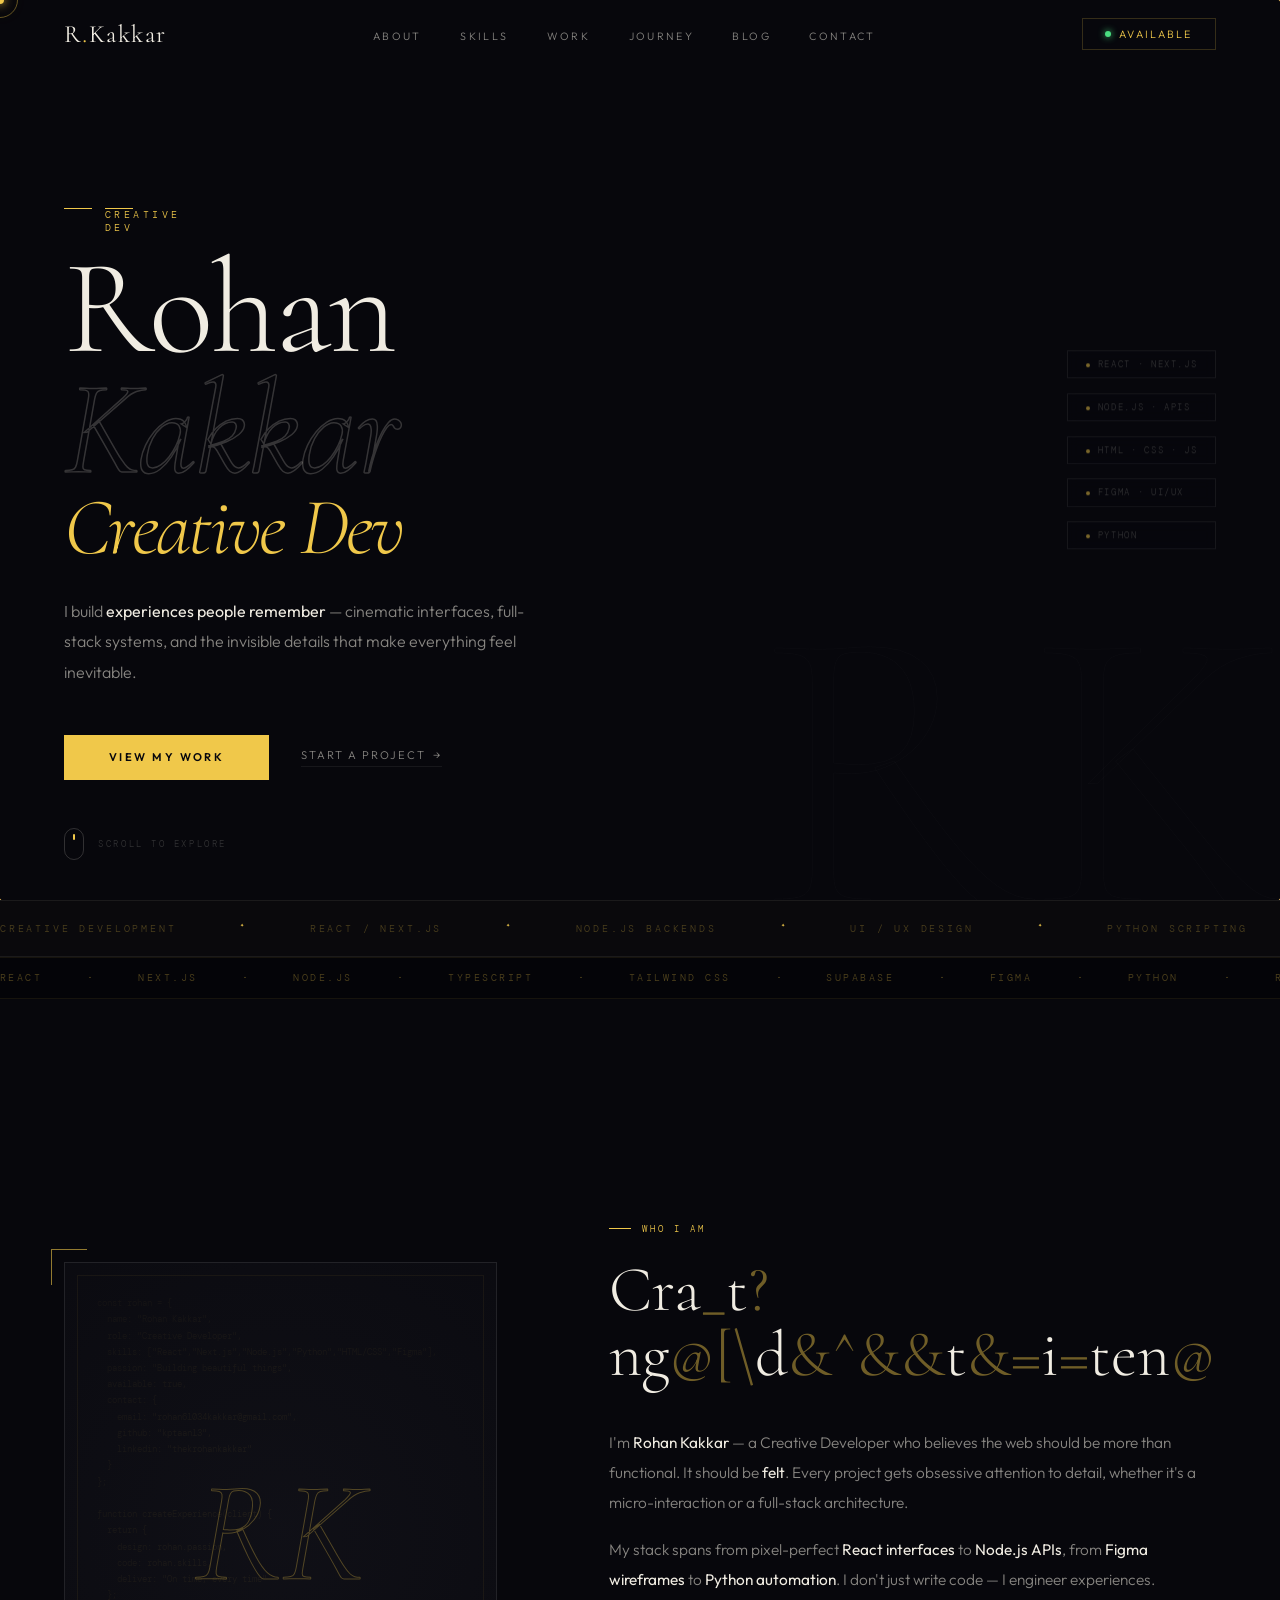
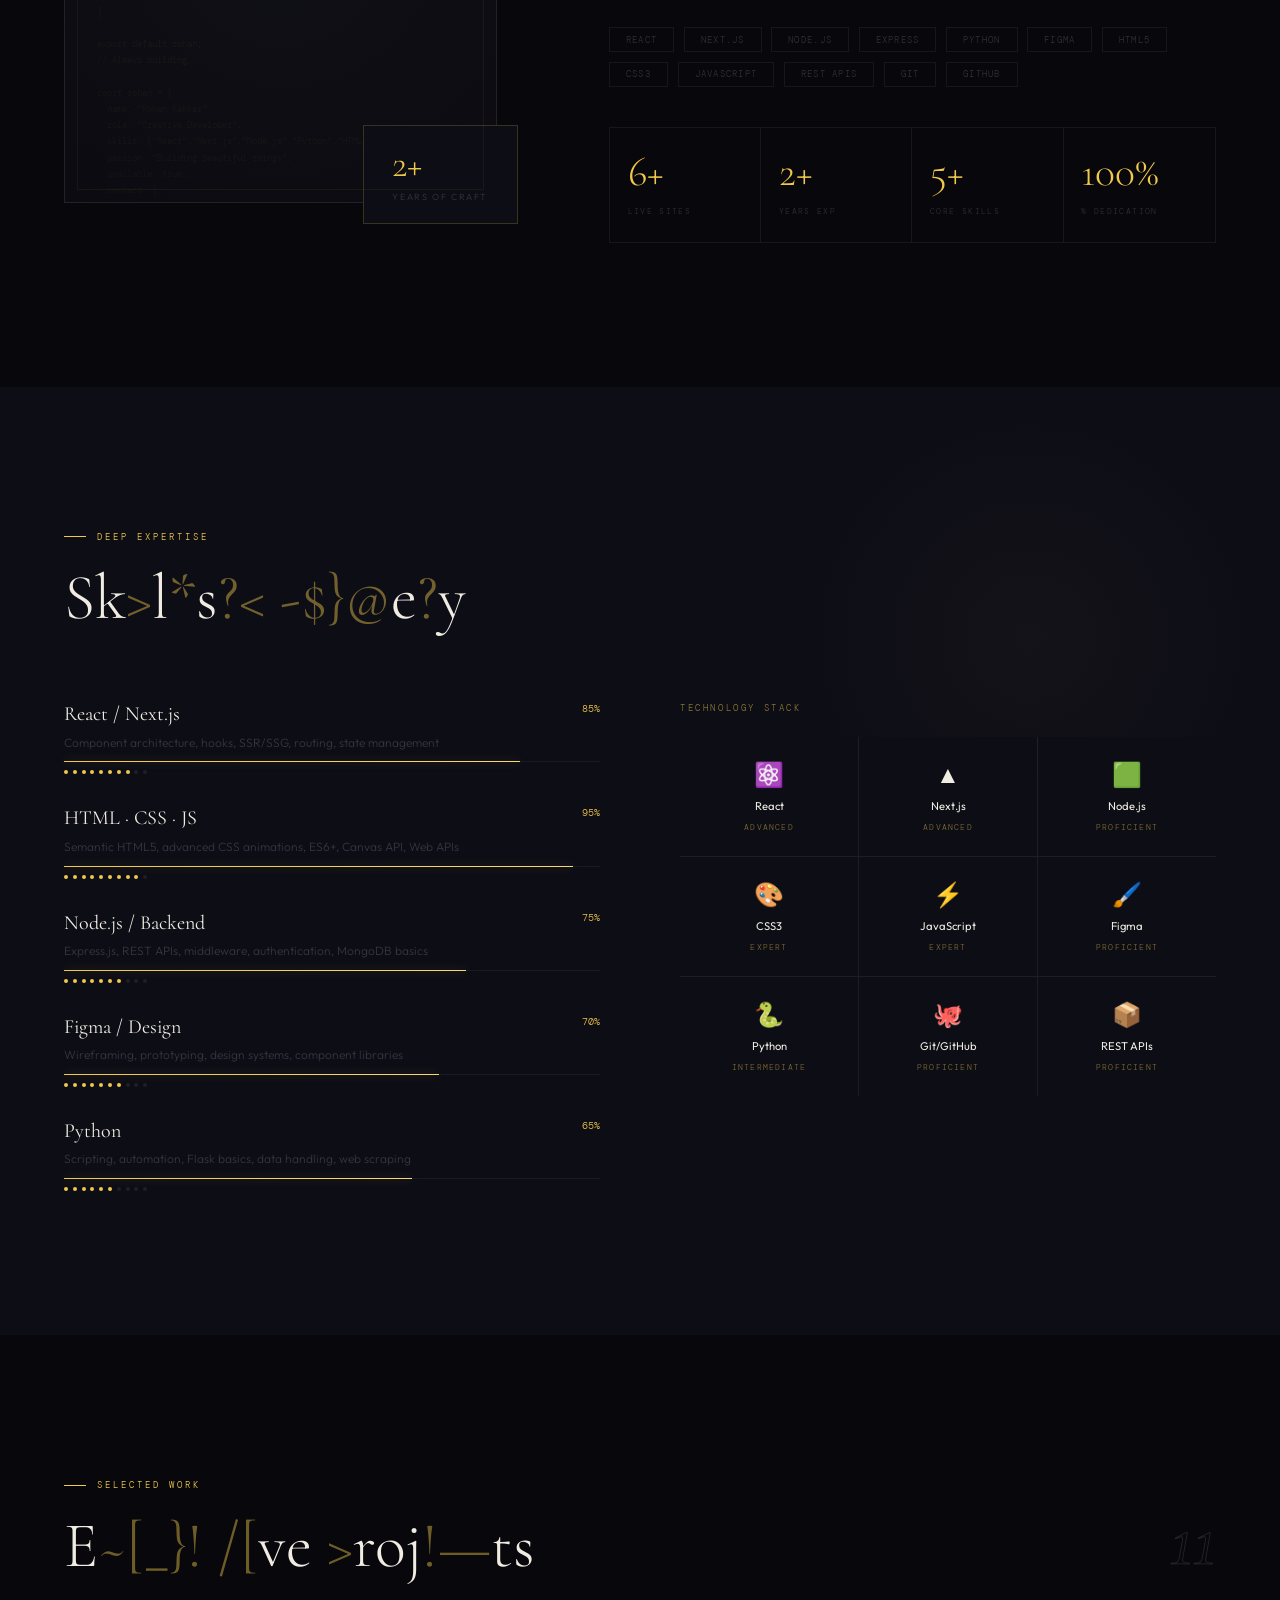
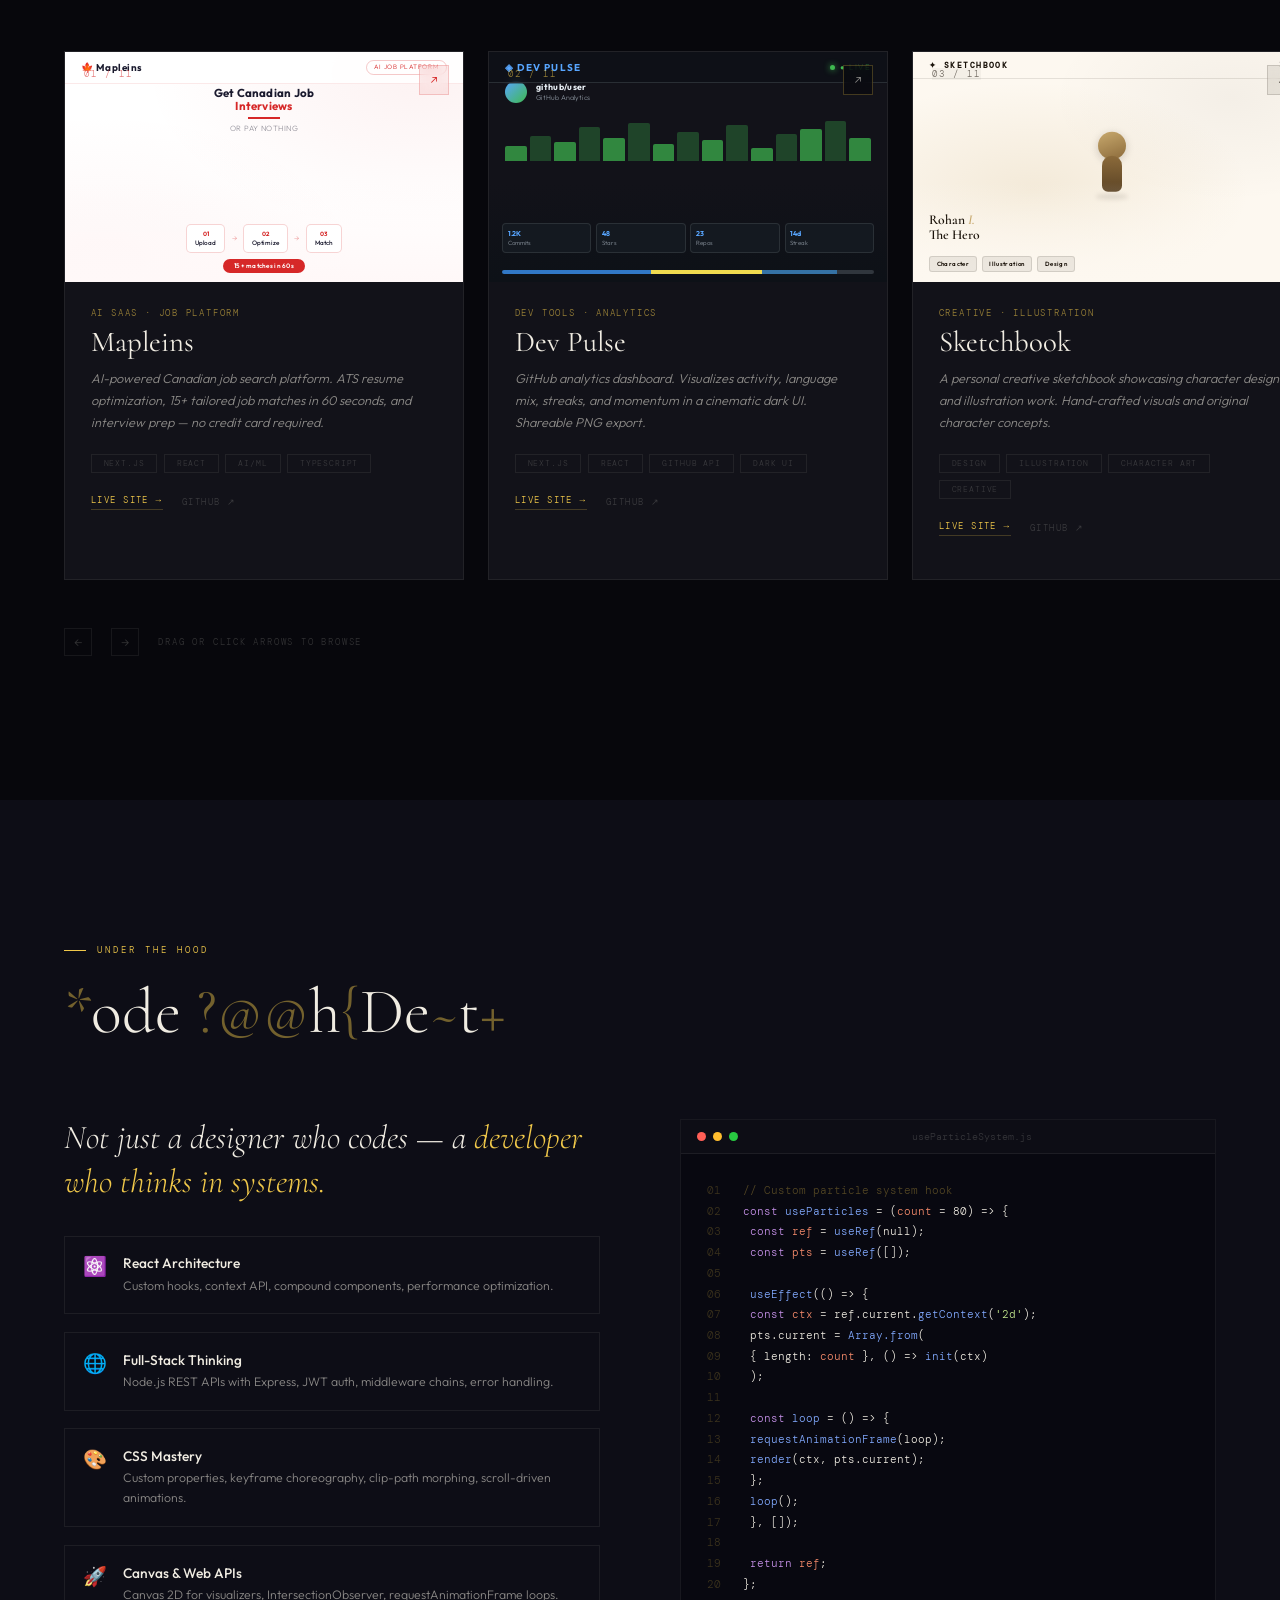
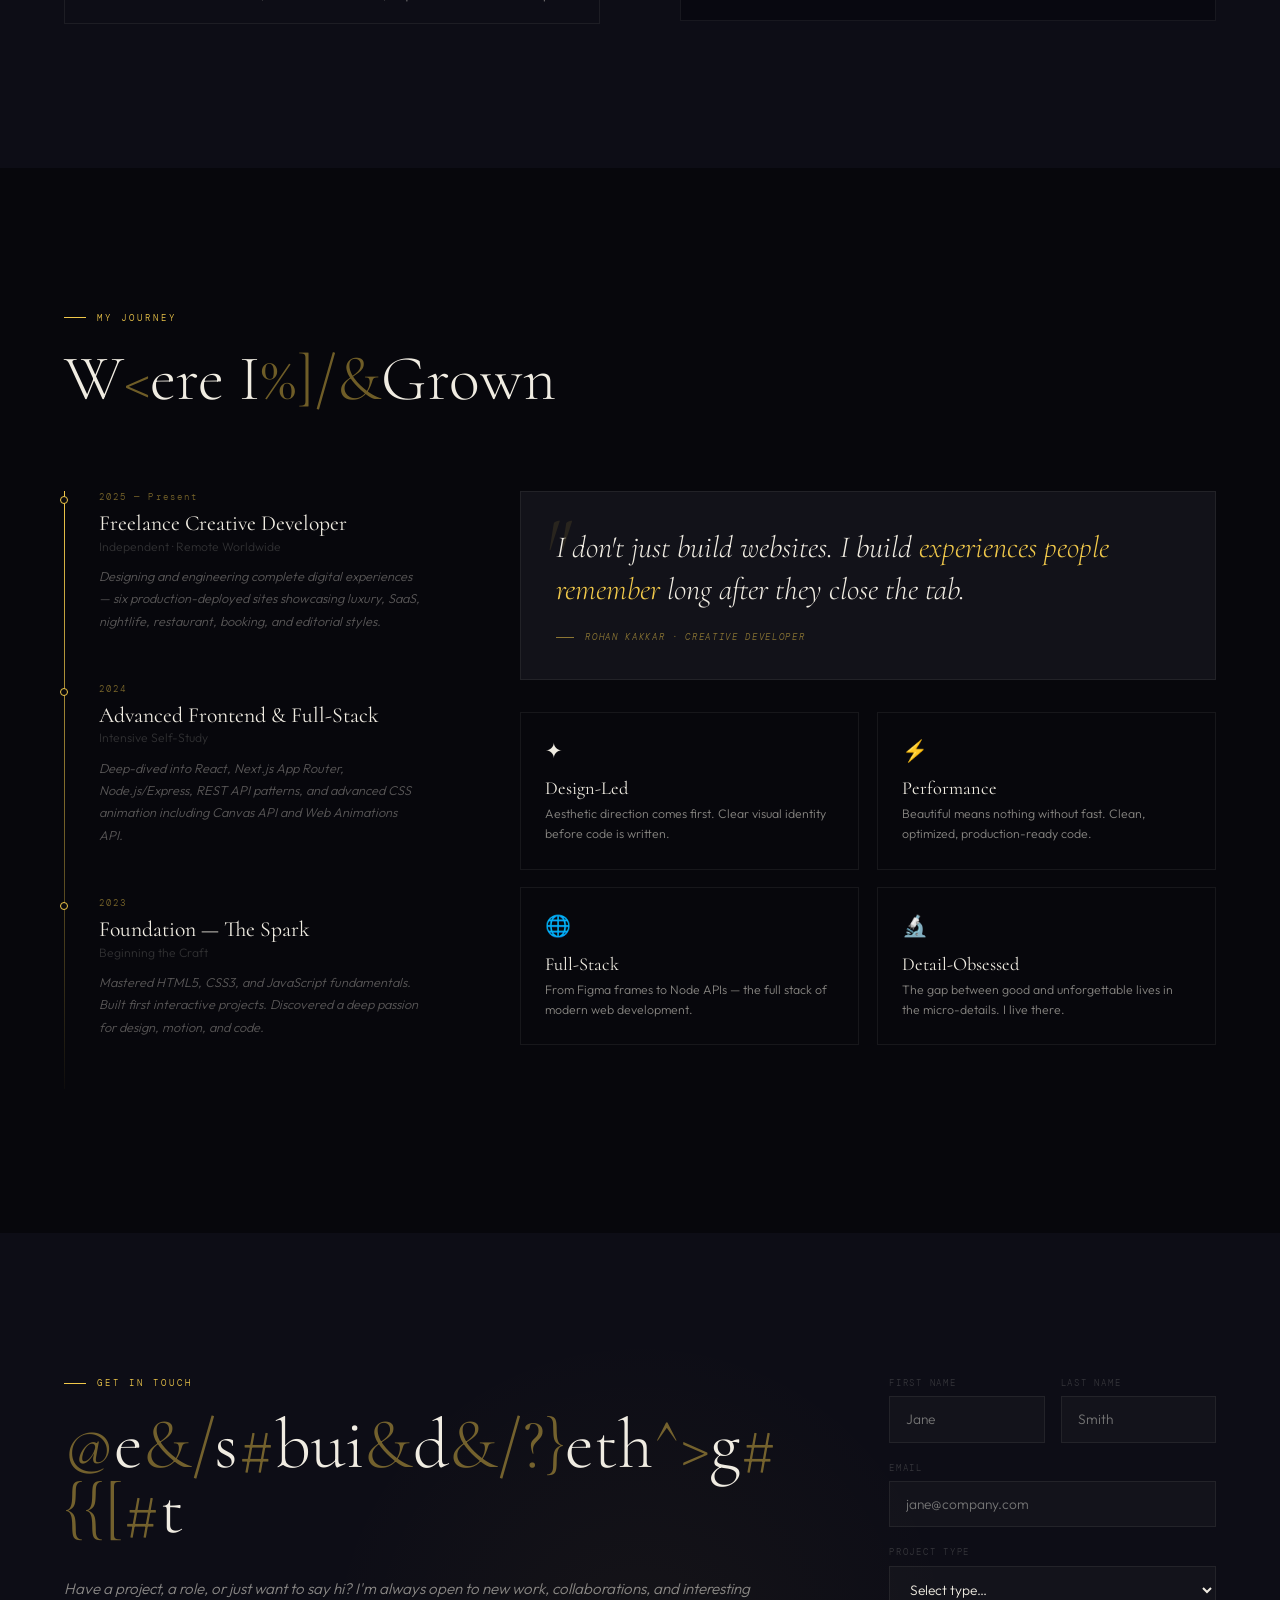
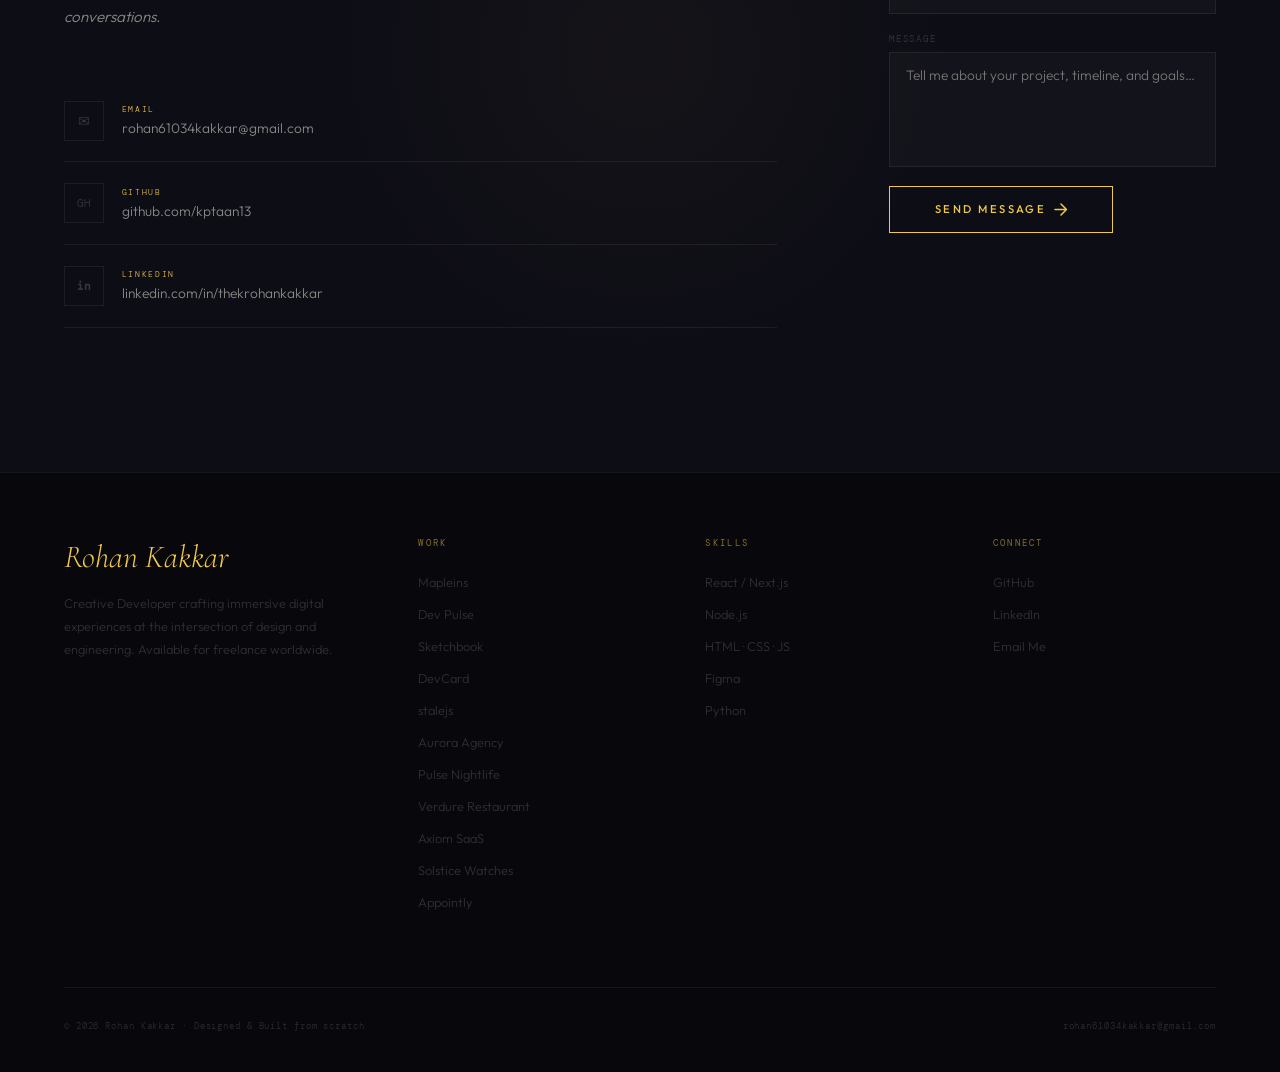
==== index.html @ d307a523 "Add blog page, post template, and Blog nav link - blog.html: full blog index with hero, filters, fea" ====
<!DOCTYPE html>
<html lang="en">
<head>
<meta charset="UTF-8">
<meta name="viewport" content="width=device-width, initial-scale=1.0">
<title>Rohan Kakkar — Creative Developer</title>
<meta name="description" content="Rohan Kakkar — Creative Developer crafting immersive digital experiences at the intersection of design and engineering. Portfolio of live projects built with React, Next.js, Supabase, and more.">
<meta name="keywords" content="Rohan Kakkar, Creative Developer, Frontend Developer, Portfolio, React, Next.js, Web Design, UI Developer">
<meta name="author" content="Rohan Kakkar">
<meta name="robots" content="index, follow">
<link rel="canonical" href="https://rohankakkar.com/">
<!-- Open Graph -->
<meta property="og:type" content="website">
<meta property="og:url" content="https://rohankakkar.com/">
<meta property="og:title" content="Rohan Kakkar — Creative Developer">
<meta property="og:description" content="Creative Developer crafting immersive digital experiences at the intersection of design and engineering.">
<meta property="og:site_name" content="Rohan Kakkar">
<!-- Twitter Card -->
<meta name="twitter:card" content="summary_large_image">
<meta name="twitter:url" content="https://rohankakkar.com/">
<meta name="twitter:title" content="Rohan Kakkar — Creative Developer">
<meta name="twitter:description" content="Creative Developer crafting immersive digital experiences at the intersection of design and engineering.">
<meta name="twitter:creator" content="@rohankakkar">
<link href="https://fonts.googleapis.com/css2?family=Cormorant:ital,wght@0,300;0,400;0,600;1,300;1,400&family=Outfit:wght@300;400;500;600&family=DM+Mono:wght@300;400&display=swap" rel="stylesheet">
<link rel="stylesheet" href="styles.css">
</head>
<body>
<div id="cur"></div>
<div id="curtain"><div id="curtain-rk">RK</div></div>
<div id="prog"></div>
<div id="cur2"></div>
<canvas id="trail-canvas"></canvas>
<canvas id="stars"></canvas>
<nav id="nav">
  <a href="#home" class="nav-logo">R<em>.</em>Kakkar</a>
  <ul class="nav-links">
    <li><a href="#about">About</a></li>
    <li><a href="#skills">Skills</a></li>
    <li><a href="#projects">Work</a></li>
    <li><a href="#experience">Journey</a></li>
    <li><a href="blog.html">Blog</a></li>
    <li><a href="#contact">Contact</a></li>
  </ul>
  <a href="mailto:rohan61034kakkar@gmail.com" class="nav-btn">
    <div class="nav-dot"></div>Available
  </a>
</nav>
<div class="ham" id="ham" onclick="toggleMenu()"><span></span><span></span><span></span></div>
<div class="mob-menu" id="mobMenu">
  <a href="#about" onclick="toggleMenu()">About</a>
  <a href="#skills" onclick="toggleMenu()">Skills</a>
  <a href="#projects" onclick="toggleMenu()">Work</a>
  <a href="#experience" onclick="toggleMenu()">Journey</a>
  <a href="blog.html" onclick="toggleMenu()">Blog</a>
  <a href="#contact" onclick="toggleMenu()">Contact</a>
</div>
<section class="hero" id="home">
  <div class="hero-tag"><span></span><span id="tw"></span></div>
  <h1 class="hero-h">
    <span class="hr1"><span>Rohan</span></span>
    <span class="hr2"><span>Kakkar</span></span>
    <span class="hr3"><span>Creative Dev</span></span>
  </h1>
  <p class="hero-p">I build <strong>experiences people remember</strong> — cinematic interfaces, full-stack systems, and the invisible details that make everything feel inevitable.</p>
  <div class="hero-ctas">
    <a href="#projects" class="btn-g"><span>View My Work</span></a>
    <a href="#contact" class="btn-t">Start a project <span>→</span></a>
  </div>
  <div class="hero-float">
    <div class="hf-tag">React · Next.js</div>
    <div class="hf-tag">Node.js · APIs</div>
    <div class="hf-tag">HTML · CSS · JS</div>
    <div class="hf-tag">Figma · UI/UX</div>
    <div class="hf-tag">Python</div>
  </div>
  <div class="hero-scroll"><div class="sw"></div>Scroll to explore</div>
  <div class="hero-bg-num">RK</div>
</section>
<div class="ticker">
  <div class="ticker-track">
    <span>Creative Development</span><span class="d">✦</span>
    <span>React / Next.js</span><span class="d">✦</span>
    <span>Node.js Backends</span><span class="d">✦</span>
    <span>UI / UX Design</span><span class="d">✦</span>
    <span>Python Scripting</span><span class="d">✦</span>
    <span>Figma Prototyping</span><span class="d">✦</span>
    <span>CSS Animation</span><span class="d">✦</span>
    <span>REST APIs</span><span class="d">✦</span>
    <span>Creative Development</span><span class="d">✦</span>
    <span>React / Next.js</span><span class="d">✦</span>
    <span>Node.js Backends</span><span class="d">✦</span>
    <span>UI / UX Design</span><span class="d">✦</span>
    <span>Python Scripting</span><span class="d">✦</span>
    <span>Figma Prototyping</span><span class="d">✦</span>
    <span>CSS Animation</span><span class="d">✦</span>
    <span>REST APIs</span><span class="d">✦</span>
  </div>
</div>
<!-- TECH STACK MARQUEE -->
<div class="ts-strip">
  <div class="ts-track">
    <span>React</span><span class="ts-dot">·</span><span>Next.js</span><span class="ts-dot">·</span><span>Node.js</span><span class="ts-dot">·</span><span>TypeScript</span><span class="ts-dot">·</span><span>Tailwind CSS</span><span class="ts-dot">·</span><span>Supabase</span><span class="ts-dot">·</span><span>Figma</span><span class="ts-dot">·</span><span>Python</span><span class="ts-dot">·</span><span>REST APIs</span><span class="ts-dot">·</span><span>Git</span><span class="ts-dot">·</span><span>MongoDB</span><span class="ts-dot">·</span><span>Express</span><span class="ts-dot">·</span><span>React</span><span class="ts-dot">·</span><span>Next.js</span><span class="ts-dot">·</span><span>Node.js</span><span class="ts-dot">·</span><span>TypeScript</span><span class="ts-dot">·</span><span>Tailwind CSS</span><span class="ts-dot">·</span><span>Supabase</span><span class="ts-dot">·</span><span>Figma</span><span class="ts-dot">·</span><span>Python</span><span class="ts-dot">·</span><span>REST APIs</span><span class="ts-dot">·</span><span>Git</span><span class="ts-dot">·</span><span>MongoDB</span><span class="ts-dot">·</span><span>Express</span><span class="ts-dot">·</span>
  </div>
</div>

<section class="sec" id="about">
  <div class="about-grid">
    <div class="about-frame rv-l">
      <div class="af-corner"></div>
      <div class="af-box">
        <div class="af-code" id="afCode"></div>
        <div class="af-overlay"></div>
        <div class="af-init">RK</div>
      </div>
      <div class="af-badge">
        <span class="af-n">2+</span>
        <span class="af-l">Years of craft</span>
      </div>
    </div>
    <div class="about-text">
      <div class="rv">
        <p class="sec-tag">Who I Am</p>
        <h2 class="sec-h">Crafting code<br>with <em>intent</em></h2>
      </div>
      <div class="rv" style="transition-delay:.1s">
        <p class="about-p" style="margin-top:2.2rem">I'm <strong>Rohan Kakkar</strong> — a Creative Developer who believes the web should be more than functional. It should be <strong>felt</strong>. Every project gets obsessive attention to detail, whether it's a micro-interaction or a full-stack architecture.</p>
        <p class="about-p">My stack spans from pixel-perfect <strong>React interfaces</strong> to <strong>Node.js APIs</strong>, from <strong>Figma wireframes</strong> to <strong>Python automation</strong>. I don't just write code — I engineer experiences.</p>
      </div>
      <div class="rv" style="transition-delay:.2s">
        <div class="pills">
          <div class="pill">React</div><div class="pill">Next.js</div><div class="pill">Node.js</div>
          <div class="pill">Express</div><div class="pill">Python</div><div class="pill">Figma</div>
          <div class="pill">HTML5</div><div class="pill">CSS3</div><div class="pill">JavaScript</div>
          <div class="pill">REST APIs</div><div class="pill">Git</div><div class="pill">GitHub</div>
        </div>
        <div class="stats">
          <div class="stat"><span class="stat-n" data-c="6">0</span><span class="stat-l">Live Sites</span></div>
          <div class="stat"><span class="stat-n" data-c="2">0</span><span class="stat-l">Years Exp</span></div>
          <div class="stat"><span class="stat-n" data-c="5">0</span><span class="stat-l">Core Skills</span></div>
          <div class="stat"><span class="stat-n" data-c="100">0</span><span class="stat-l">% Dedication</span></div>
        </div>
      </div>
    </div>
  </div>
</section>
<section class="sec alt" id="skills">
  <div class="skillsec-bg" style="position:absolute;top:0;right:0;width:500px;height:500px;background:radial-gradient(circle,rgba(201,165,90,.04),transparent 65%);pointer-events:none;"></div>
  <div class="rv">
    <p class="sec-tag">Deep Expertise</p>
    <h2 class="sec-h"><em>Skills</em> &amp; Mastery</h2>
  </div>
  <div class="skills-grid">
    <div class="sk-list">
      <div class="sk-item">
        <div class="sk-head"><span class="sk-name">React / Next.js</span><span class="sk-val">85%</span></div>
        <p class="sk-desc">Component architecture, hooks, SSR/SSG, routing, state management</p>
        <div class="sk-bar"><div class="sk-bar-fill" style="width:85%"></div></div>
        <div class="sk-dots"><div class="dot on"></div><div class="dot on"></div><div class="dot on"></div><div class="dot on"></div><div class="dot on"></div><div class="dot on"></div><div class="dot on"></div><div class="dot on"></div><div class="dot"></div><div class="dot"></div></div>
      </div>
      <div class="sk-item" style="transition-delay:.1s">
        <div class="sk-head"><span class="sk-name">HTML · CSS · JS</span><span class="sk-val">95%</span></div>
        <p class="sk-desc">Semantic HTML5, advanced CSS animations, ES6+, Canvas API, Web APIs</p>
        <div class="sk-bar"><div class="sk-bar-fill" style="width:95%"></div></div>
        <div class="sk-dots"><div class="dot on"></div><div class="dot on"></div><div class="dot on"></div><div class="dot on"></div><div class="dot on"></div><div class="dot on"></div><div class="dot on"></div><div class="dot on"></div><div class="dot on"></div><div class="dot"></div></div>
      </div>
      <div class="sk-item" style="transition-delay:.2s">
        <div class="sk-head"><span class="sk-name">Node.js / Backend</span><span class="sk-val">75%</span></div>
        <p class="sk-desc">Express.js, REST APIs, middleware, authentication, MongoDB basics</p>
        <div class="sk-bar"><div class="sk-bar-fill" style="width:75%"></div></div>
        <div class="sk-dots"><div class="dot on"></div><div class="dot on"></div><div class="dot on"></div><div class="dot on"></div><div class="dot on"></div><div class="dot on"></div><div class="dot on"></div><div class="dot"></div><div class="dot"></div><div class="dot"></div></div>
      </div>
      <div class="sk-item" style="transition-delay:.3s">
        <div class="sk-head"><span class="sk-name">Figma / Design</span><span class="sk-val">70%</span></div>
        <p class="sk-desc">Wireframing, prototyping, design systems, component libraries</p>
        <div class="sk-bar"><div class="sk-bar-fill" style="width:70%"></div></div>
        <div class="sk-dots"><div class="dot on"></div><div class="dot on"></div><div class="dot on"></div><div class="dot on"></div><div class="dot on"></div><div class="dot on"></div><div class="dot on"></div><div class="dot"></div><div class="dot"></div><div class="dot"></div></div>
      </div>
      <div class="sk-item" style="transition-delay:.4s">
        <div class="sk-head"><span class="sk-name">Python</span><span class="sk-val">65%</span></div>
        <p class="sk-desc">Scripting, automation, Flask basics, data handling, web scraping</p>
        <div class="sk-bar"><div class="sk-bar-fill" style="width:65%"></div></div>
        <div class="sk-dots"><div class="dot on"></div><div class="dot on"></div><div class="dot on"></div><div class="dot on"></div><div class="dot on"></div><div class="dot on"></div><div class="dot"></div><div class="dot"></div><div class="dot"></div><div class="dot"></div></div>
      </div>
    </div>
    <div class="rv" style="transition-delay:.15s">
      <p style="font-family:'DM Mono',monospace;font-size:.58rem;letter-spacing:.28em;text-transform:uppercase;color:var(--gold);opacity:.55;margin-bottom:1.4rem;">Technology Stack</p>
      <div class="tech-grid">
        <div class="ti"><div class="ti-ico">⚛️</div><div class="ti-n">React</div><div class="ti-lv">Advanced</div></div>
        <div class="ti"><div class="ti-ico">▲</div><div class="ti-n">Next.js</div><div class="ti-lv">Advanced</div></div>
        <div class="ti"><div class="ti-ico">🟩</div><div class="ti-n">Node.js</div><div class="ti-lv">Proficient</div></div>
        <div class="ti"><div class="ti-ico">🎨</div><div class="ti-n">CSS3</div><div class="ti-lv">Expert</div></div>
        <div class="ti"><div class="ti-ico">⚡</div><div class="ti-n">JavaScript</div><div class="ti-lv">Expert</div></div>
        <div class="ti"><div class="ti-ico">🖌️</div><div class="ti-n">Figma</div><div class="ti-lv">Proficient</div></div>
        <div class="ti"><div class="ti-ico">🐍</div><div class="ti-n">Python</div><div class="ti-lv">Intermediate</div></div>
        <div class="ti"><div class="ti-ico">🐙</div><div class="ti-n">Git/GitHub</div><div class="ti-lv">Proficient</div></div>
        <div class="ti"><div class="ti-ico">📦</div><div class="ti-n">REST APIs</div><div class="ti-lv">Proficient</div></div>
      </div>
    </div>
  </div>
</section>
<section class="proj-sec" id="projects">
  <div class="proj-head">
    <div class="rv">
      <p class="sec-tag">Selected Work</p>
      <h2 class="sec-h">Eleven <em>Live</em><br><span class="ghost">Projects</span></h2>
    </div>
    <div class="proj-bignum rv-r">11</div>
  </div>
  <div class="proj-scroll" id="ps">
    <!-- Mapleins -->
    <a class="pcard" href="https://www.mapleins.com" target="_blank">
      <div class="cv">
        <div class="cv-mapleins">
          <div class="ml-bg"></div>
          <div class="ml-nav">
            <span class="ml-logo">🍁 Mapleins</span>
            <span class="ml-tag">AI Job Platform</span>
          </div>
          <div class="ml-hero">
            <div class="ml-h1">Get Canadian Job</div>
            <div class="ml-h2">Interviews</div>
            <div class="ml-underline"></div>
            <div class="ml-sub">or Pay Nothing</div>
          </div>
          <div class="ml-steps">
            <div class="ml-step"><span class="ml-sn">01</span><span class="ml-sl">Upload</span></div>
            <div class="ml-arr">→</div>
            <div class="ml-step"><span class="ml-sn">02</span><span class="ml-sl">Optimize</span></div>
            <div class="ml-arr">→</div>
            <div class="ml-step"><span class="ml-sn">03</span><span class="ml-sl">Match</span></div>
          </div>
          <div class="ml-badge">15+ matches in 60s</div>
        </div>
        <div class="cv-fade" style="background:linear-gradient(to top,#fff8f8,transparent)"></div>
        <div class="cv-num" style="color:#d62828;border-color:rgba(214,40,40,.2)">01 / 11</div>
        <span class="cv-ext" style="background:rgba(214,40,40,.08);color:#d62828;border-color:rgba(214,40,40,.2)" onclick="event.stopPropagation();event.preventDefault();window.open('https://www.mapleins.com','_blank')">↗</span>
      </div>
      <div class="cb">
        <div class="cb-cat">AI SaaS · Job Platform</div>
        <h3 class="cb-name">Mapleins</h3>
        <p class="cb-desc">AI-powered Canadian job search platform. ATS resume optimization, 15+ tailored job matches in 60 seconds, and interview prep — no credit card required.</p>
        <div class="cb-tags"><span class="ctag">Next.js</span><span class="ctag">React</span><span class="ctag">AI/ML</span><span class="ctag">TypeScript</span></div>
        <div class="cb-links"><span class="clink-a">Live Site →</span><span class="clink-b">GitHub ↗</span></div>
      </div>
    </a>
    <!-- Dev Pulse -->
    <a class="pcard" href="https://dev-pulse-rose.vercel.app/" target="_blank">
      <div class="cv">
        <div class="cv-devpulse">
          <div class="dp-nav">
            <span class="dp-logo">◈ DEV PULSE</span>
            <div class="dp-status">● LIVE</div>
          </div>
          <div class="dp-profile">
            <div class="dp-avatar"></div>
            <div class="dp-info">
              <div class="dp-username">github/user</div>
              <div class="dp-sub">GitHub Analytics</div>
            </div>
          </div>
          <div class="dp-graph">
            <span></span><span></span><span></span><span></span><span></span>
            <span></span><span></span><span></span><span></span><span></span>
            <span></span><span></span><span></span><span></span><span></span>
          </div>
          <div class="dp-stats">
            <div class="dp-stat"><div class="dp-sn">1.2K</div><div class="dp-sl">Commits</div></div>
            <div class="dp-stat"><div class="dp-sn">48</div><div class="dp-sl">Stars</div></div>
            <div class="dp-stat"><div class="dp-sn">23</div><div class="dp-sl">Repos</div></div>
            <div class="dp-stat"><div class="dp-sn">14d</div><div class="dp-sl">Streak</div></div>
          </div>
          <div class="dp-lang">
            <span class="dl-ts"></span><span class="dl-js"></span><span class="dl-py"></span><span class="dl-other"></span>
          </div>
        </div>
        <div class="cv-fade" style="background:linear-gradient(to top,#0d1117,transparent)"></div>
        <div class="cv-num">02 / 11</div>
        <span class="cv-ext" onclick="event.stopPropagation();event.preventDefault();window.open('https://dev-pulse-rose.vercel.app/','_blank')">↗</span>
      </div>
      <div class="cb">
        <div class="cb-cat">Dev Tools · Analytics</div>
        <h3 class="cb-name">Dev Pulse</h3>
        <p class="cb-desc">GitHub analytics dashboard. Visualizes activity, language mix, streaks, and momentum in a cinematic dark UI. Shareable PNG export.</p>
        <div class="cb-tags"><span class="ctag">Next.js</span><span class="ctag">React</span><span class="ctag">GitHub API</span><span class="ctag">Dark UI</span></div>
        <div class="cb-links"><span class="clink-a">Live Site →</span><span class="clink-b">GitHub ↗</span></div>
      </div>
    </a>
    <!-- Sketchbook -->
    <a class="pcard" href="https://rohan-portfolio-peach.vercel.app/" target="_blank">
      <div class="cv">
        <div class="cv-sketchbook">
          <div class="skb-bg"></div>
          <div class="skb-header">
            <span class="skb-label">✦ SKETCHBOOK</span>
            <span class="skb-yr">2025</span>
          </div>
          <div class="skb-char">
            <div class="skb-head"></div>
            <div class="skb-body"></div>
            <div class="skb-shadow"></div>
          </div>
          <div class="skb-title">Rohan <em>I.</em><br>The Hero</div>
          <div class="skb-chips">
            <span class="skb-c">Character</span>
            <span class="skb-c">Illustration</span>
            <span class="skb-c">Design</span>
          </div>
        </div>
        <div class="cv-fade" style="background:linear-gradient(to top,#fdf8f0,transparent)"></div>
        <div class="cv-num" style="color:#1a1209;border-color:rgba(26,18,9,.15);background:rgba(26,18,9,.06)">03 / 11</div>
        <span class="cv-ext" style="background:rgba(26,18,9,.08);color:#1a1209;border-color:rgba(26,18,9,.15)" onclick="event.stopPropagation();event.preventDefault();window.open('https://rohan-portfolio-peach.vercel.app/','_blank')">↗</span>
      </div>
      <div class="cb">
        <div class="cb-cat">Creative · Illustration</div>
        <h3 class="cb-name">Sketchbook</h3>
        <p class="cb-desc">A personal creative sketchbook showcasing character design and illustration work. Hand-crafted visuals and original character concepts.</p>
        <div class="cb-tags"><span class="ctag">Design</span><span class="ctag">Illustration</span><span class="ctag">Character Art</span><span class="ctag">Creative</span></div>
        <div class="cb-links"><span class="clink-a">Live Site →</span><span class="clink-b">GitHub ↗</span></div>
      </div>
    </a>
    <!-- Appointly -->
    <a class="pcard" href="https://appointly-mu.vercel.app/" target="_blank">
      <div class="cv">
        <div class="cv-appointly">
          <div class="ap-grad"></div>
          <div class="ap-nav">
            <span class="ap-logo">📅 Appointly</span>
            <div class="ap-dot">Booking open</div>
          </div>
          <div class="ap-hero">
            <div class="ap-badge">✦ Premium Salon &amp; Spa</div>
            <div class="ap-h1">Book your perfect<br><span>appointment</span></div>
            <div class="ap-sub">New York · Real-time availability</div>
            <div class="ap-btns"><div class="ap-b1"></div><div class="ap-b2"></div></div>
          </div>
          <div class="ap-cards">
            <div class="ap-card"><div class="ap-cn">3.3K+</div><div class="ap-cl">Time Slots</div></div>
            <div class="ap-card"><div class="ap-cn">22</div><div class="ap-cl">Bookings</div></div>
            <div class="ap-card"><div class="ap-cn">5</div><div class="ap-cl">Services</div></div>
            <div class="ap-card"><div class="ap-cn">4.9★</div><div class="ap-cl">Rating</div></div>
          </div>
        </div>
        <div class="cv-fade" style="background:linear-gradient(to top,#040d1e,transparent)"></div>
        <div class="cv-num">04 / 11</div>
        <span class="cv-ext" onclick="event.stopPropagation();event.preventDefault();window.open('https://appointly-mu.vercel.app/','_blank')">↗</span>
      </div>
      <div class="cb">
        <div class="cb-cat">SaaS · Booking System</div>
        <h3 class="cb-name">Appointly</h3>
        <p class="cb-desc">Full-stack salon booking platform. Supabase Auth + RLS, 4-step booking flow, admin dashboard with live analytics and Chart.js charts.</p>
        <div class="cb-tags"><span class="ctag">React</span><span class="ctag">Supabase</span><span class="ctag">TypeScript</span><span class="ctag">Tailwind</span></div>
        <div class="cb-links"><span class="clink-a">Live Site →</span><span class="clink-b">GitHub ↗</span></div>
      </div>
    </a>
    <!-- DevCard -->
    <a class="pcard" href="https://getdevcard.com" target="_blank">
      <div class="cv">
        <div class="cv-devcard">
          <div class="dc-bg"></div>
          <div class="dc-nav">
            <span class="dc-logo">⌗ DevCard</span>
            <div class="dc-badge">link-in-bio</div>
          </div>
          <div class="dc-profile">
            <div class="dc-avatar"><div class="dc-av-inner">RK</div></div>
            <div class="dc-info">
              <div class="dc-name">@rohankakkar</div>
              <div class="dc-score">Score <span>847</span> / 1000</div>
            </div>
          </div>
          <div class="dc-tags">
            <span class="dc-t ts">TS</span>
            <span class="dc-t react">React</span>
            <span class="dc-t next">Next</span>
            <span class="dc-t supabase">SB</span>
            <span class="dc-t tail">TW</span>
          </div>
          <div class="dc-stats">
            <div class="dc-stat"><div class="dc-sn">1.2K</div><div class="dc-sl">Commits</div></div>
            <div class="dc-stat"><div class="dc-sn">48</div><div class="dc-sl">Stars</div></div>
            <div class="dc-stat"><div class="dc-sn">23</div><div class="dc-sl">Repos</div></div>
            <div class="dc-stat"><div class="dc-sn">6</div><div class="dc-sl">Projects</div></div>
          </div>
        </div>
        <div class="cv-fade" style="background:linear-gradient(to top,#08040f,transparent)"></div>
        <div class="cv-num">05 / 11</div>
        <span class="cv-ext" onclick="event.stopPropagation();event.preventDefault();window.open('https://getdevcard.com','_blank')">↗</span>
      </div>
      <div class="cb">
        <div class="cb-cat">Dev Tools · Link-in-Bio</div>
        <h3 class="cb-name">DevCard</h3>
        <p class="cb-desc">The link-in-bio built for developers. Live GitHub stats, 50+ tech stack badges, DevCard score, click analytics, and shareable profile cards.</p>
        <div class="cb-tags"><span class="ctag">Next.js</span><span class="ctag">Supabase</span><span class="ctag">GitHub API</span><span class="ctag">Tailwind</span></div>
        <div class="cb-links"><span class="clink-a">Live Site →</span><span class="clink-b">GitHub ↗</span></div>
      </div>
    </a>
    <!-- stalejs -->
    <a class="pcard" href="https://github.com/kptaan13/stalejs" target="_blank">
      <div class="cv">
        <div class="cv-stalejs">
          <div class="stale-bg"></div>
          <div class="stale-top">
            <span class="stale-logo">◆ stalejs</span>
            <span class="stale-size">1.3kb · zero deps</span>
          </div>
          <div class="stale-code">
            <span class="stc-fn">stale</span><span class="stc-p">(</span><span class="stc-s">'#price'</span><span class="stc-p">, {</span><br>
            &nbsp;&nbsp;<span class="stc-k">ttl</span><span class="stc-p">:</span> <span class="stc-s">'30s'</span><span class="stc-p">,</span><br>
            &nbsp;&nbsp;<span class="stc-k">refetch</span><span class="stc-p">:</span> <span class="stc-fn">() =&gt;</span> <span class="stc-fn">fetch</span><span class="stc-p">(</span><span class="stc-s">'/api/price'</span><span class="stc-p">),</span><br>
            &nbsp;&nbsp;<span class="stc-k">update</span><span class="stc-p">:</span> <span class="stc-fn">(el, data) =&gt;</span><br>
            &nbsp;&nbsp;&nbsp;&nbsp;<span class="stc-p">{</span> <span class="stc-k">el</span><span class="stc-p">.</span><span class="stc-fn">textContent</span> <span class="stc-p">=</span> <span class="stc-k">data</span><span class="stc-p">.</span><span class="stc-fn">price</span> <span class="stc-p">}</span><br>
            <span class="stc-p">})</span>
          </div>
          <div class="stale-pills">
            <span class="stale-pill">Tab aware</span>
            <span class="stale-pill">Viewport</span>
            <span class="stale-pill">Network</span>
            <span class="stale-pill">Auto cleanup</span>
          </div>
          <div class="stale-stack">Works with any stack — vanilla · React · Vue · Svelte · HTMX</div>
        </div>
        <div class="cv-fade" style="background:linear-gradient(to top,#0a0c0f,transparent)"></div>
        <div class="cv-num">06 / 11</div>
        <span class="cv-ext" onclick="event.stopPropagation();event.preventDefault();window.open('https://github.com/kptaan13/stalejs','_blank')">↗</span>
      </div>
      <div class="cb">
        <div class="cb-cat">Open Source · JS Library</div>
        <h3 class="cb-name">stalejs</h3>
        <p class="cb-desc">1.3kb zero-dependency library that keeps any DOM element automatically up to date. Handles polling, tab visibility, viewport detection, network reconnect and cleanup — all in one call.</p>
        <div class="cb-tags"><span class="ctag">JavaScript</span><span class="ctag">Vanilla JS</span><span class="ctag">Zero Deps</span><span class="ctag">Open Source</span></div>
        <div class="cb-links"><span class="clink-b">GitHub ↗</span></div>
      </div>
    </a>
    <!-- Aurora -->
    <a class="pcard" href="https://kptaan13-aurora-agency.netlify.app/" target="_blank">
      <div class="cv">
        <div class="cv-aurora">
          <div class="au-grd"></div>
          <div class="aurora-nav"><span class="au-logo">AURORA</span><div class="au-links"><span></span><span></span><span></span></div></div>
          <div class="aurora-hero">
            <div class="au-ey"></div>
            <div class="au-t">We</div><div class="au-t it">Make</div><div class="au-t gd">Magic.</div>
            <div class="au-sub"><span></span><span class="s"></span></div>
            <div class="au-btns"><div class="au-b1"></div><div class="au-b2"></div></div>
          </div>
          <div class="au-orb"></div>
          <div class="au-bignum">02</div>
        </div>
        <div class="cv-fade"></div>
        <div class="cv-num">07 / 11</div>
        <span class="cv-ext" onclick="event.stopPropagation();event.preventDefault();window.open('https://kptaan13-aurora-agency.netlify.app/','_blank')">↗</span>
      </div>
      <div class="cb">
        <div class="cb-cat">Creative Agency</div>
        <h3 class="cb-name">Aurora Agency</h3>
        <p class="cb-desc">Dark-gold luxury agency site. Magnetic cursor, animated hero, geometric SVG grid, and cinematic composition.</p>
        <div class="cb-tags"><span class="ctag">HTML/CSS</span><span class="ctag">Vanilla JS</span><span class="ctag">Animations</span><span class="ctag">Custom Cursor</span></div>
        <div class="cb-links"><span class="clink-a">Live Site →</span><span class="clink-b">GitHub ↗</span></div>
      </div>
    </a>
    <!-- Pulse -->
    <a class="pcard" href="https://kptaan13-pulse-nightlife.netlify.app/" target="_blank">
      <div class="cv">
        <div class="cv-pulse">
          <div class="pu-grid"></div><div class="pu-scan"></div>
          <div class="pu-nav"><span class="pu-logo">PULSE</span><div class="pu-live">● LIVE</div></div>
          <div class="pu-center"><div class="pu-t1">FEEL</div><div class="pu-t2">THE</div><div class="pu-t3">PULSE</div></div>
          <div class="pu-bars"><span></span><span></span><span></span><span></span><span></span><span></span><span></span><span></span><span></span><span></span><span></span><span></span></div>
        </div>
        <div class="cv-fade" style="background:linear-gradient(to top,#020308,transparent)"></div>
        <div class="cv-num">08 / 11</div>
        <span class="cv-ext" onclick="event.stopPropagation();event.preventDefault();window.open('https://kptaan13-pulse-nightlife.netlify.app/','_blank')">↗</span>
      </div>
      <div class="cb">
        <div class="cb-cat">Nightlife · Music</div>
        <h3 class="cb-name">Pulse Nightlife</h3>
        <p class="cb-desc">Cyberpunk neon club site. 80-bar audio visualizer on Canvas, real-time countdown, glitch text.</p>
        <div class="cb-tags"><span class="ctag">Canvas API</span><span class="ctag">Glitch FX</span><span class="ctag">Countdown</span><span class="ctag">Neon CSS</span></div>
        <div class="cb-links"><span class="clink-a">Live Site →</span><span class="clink-b">GitHub ↗</span></div>
      </div>
    </a>
    <!-- Verdure -->
    <a class="pcard" href="https://kptaan13-verdure-restaurant.netlify.app/" target="_blank">
      <div class="cv">
        <div class="cv-verdure">
          <div class="vd-left">
            <div class="vd-tag"></div>
            <div class="vd-h1">Where <em>Nature</em></div><div class="vd-h2">Meets the Table</div>
            <div class="vd-subs"><span></span><span></span></div><div class="vd-btn"></div>
          </div>
          <div class="vd-right">
            <div class="vd-plate"><div class="vd-inner">🌿</div></div>
            <div class="vd-badge">100% Organic</div>
          </div>
          <div class="vd-bottom">
            <div class="vd-tab a">Starters</div><div class="vd-tab">Mains</div><div class="vd-tab">Desserts</div><div class="vd-tab">Wine</div>
          </div>
        </div>
        <div class="cv-num">09 / 11</div>
        <span class="cv-ext" style="background:rgba(250,246,239,.1);color:#2d4a2d;border-color:rgba(45,74,45,.3)" onclick="event.stopPropagation();event.preventDefault();window.open('https://kptaan13-verdure-restaurant.netlify.app/','_blank')">↗</span>
      </div>
      <div class="cb">
        <div class="cb-cat">Restaurant · F&amp;B</div>
        <h3 class="cb-name">Verdure Restaurant</h3>
        <p class="cb-desc">Farm-to-table restaurant. Interactive tabbed menu with 24 dishes, reservation form, botanical animations.</p>
        <div class="cb-tags"><span class="ctag">Tab System</span><span class="ctag">Forms</span><span class="ctag">Scroll FX</span><span class="ctag">CSS Vars</span></div>
        <div class="cb-links"><span class="clink-a">Live Site →</span><span class="clink-b">GitHub ↗</span></div>
      </div>
    </a>
    <!-- Axiom -->
    <a class="pcard" href="https://kptaan13-axiom-saas.netlify.app/" target="_blank">
      <div class="cv">
        <div class="cv-axiom">
          <div class="ax-parts"></div>
          <div class="ax-pts"><span></span><span></span><span></span><span></span><span></span></div>
          <div class="ax-nav"><span class="ax-logo">Axiom</span><div class="ax-nls"><span></span><span></span><span></span></div><div class="ax-cta"></div></div>
          <div class="ax-body">
            <div class="ax-side"><div class="ax-si a"></div><div class="ax-si"></div><div class="ax-si"></div><div class="ax-si"></div><div class="ax-si"></div></div>
            <div class="ax-main">
              <div class="ax-cards">
                <div class="ax-card"><div class="ax-cn">2.8M</div><div class="ax-cl"></div></div>
                <div class="ax-card"><div class="ax-cn">43ms</div><div class="ax-cl"></div></div>
                <div class="ax-card"><div class="ax-cn">0.12%</div><div class="ax-cl"></div></div>
                <div class="ax-card"><div class="ax-cn">1.7TB</div><div class="ax-cl"></div></div>
              </div>
              <div class="ax-chart"><div class="ax-cl2"></div><div class="ax-bars"><span></span><span></span><span></span><span></span><span></span><span></span><span></span><span></span><span></span><span></span></div></div>
            </div>
          </div>
        </div>
        <div class="cv-fade" style="background:linear-gradient(to top,#040611,transparent)"></div>
        <div class="cv-num">10 / 11</div>
        <span class="cv-ext" onclick="event.stopPropagation();event.preventDefault();window.open('https://kptaan13-axiom-saas.netlify.app/','_blank')">↗</span>
      </div>
      <div class="cb">
        <div class="cb-cat">SaaS · Analytics</div>
        <h3 class="cb-name">Axiom SaaS</h3>
        <p class="cb-desc">Analytics platform UI. Particle network, live chart canvas, animated stat counters, 3D dashboard preview.</p>
        <div class="cb-tags"><span class="ctag">Canvas API</span><span class="ctag">Particles</span><span class="ctag">3D CSS</span><span class="ctag">Counters</span></div>
        <div class="cb-links"><span class="clink-a">Live Site →</span><span class="clink-b">GitHub ↗</span></div>
      </div>
    </a>
    <!-- Solstice -->
    <a class="pcard" href="https://kptaan13-solstice-watches.netlify.app/" target="_blank">
      <div class="cv">
        <div class="cv-solstice">
          <div class="sl-grain"></div>
          <div class="sl-nav"><span class="sl-logo">Solstice</span><div class="sl-nls"><span></span><span></span><span></span></div></div>
          <div class="sl-body">
            <div class="sl-left">
              <div class="sl-ey"></div><div class="sl-h1">Time is</div><div class="sl-h2">Mastery</div>
              <div class="sl-sub"></div><div class="sl-btns"><div class="sl-b1"></div><div class="sl-b2"></div></div>
            </div>
            <div class="sl-right">
              <div class="watch">
                <div class="watch-bezel"></div>
                <div class="watch-dial">
                  <div class="wh wh-h" id="wHour"></div>
                  <div class="wh wh-m" id="wMin"></div>
                  <div class="wh wh-s" id="wSec"></div>
                  <div class="watch-center"></div>
                </div>
              </div>
            </div>
          </div>
        </div>
        <div class="cv-fade" style="background:linear-gradient(to top,#07070b,transparent)"></div>
        <div class="cv-num">11 / 11</div>
        <span class="cv-ext" onclick="event.stopPropagation();event.preventDefault();window.open('https://kptaan13-solstice-watches.netlify.app/','_blank')">↗</span>
      </div>
      <div class="cb">
        <div class="cb-cat">Luxury · Watches</div>
        <h3 class="cb-name">Solstice Watches</h3>
        <p class="cb-desc">Swiss luxury watch brand. Live working clock, 3D tilt, animated gear rotation, trailing cursor, editorial layout.</p>
        <div class="cb-tags"><span class="ctag">Live Clock</span><span class="ctag">3D Tilt</span><span class="ctag">Custom Cursor</span><span class="ctag">SVG Anim</span></div>
        <div class="cb-links"><span class="clink-a">Live Site →</span><span class="clink-b">GitHub ↗</span></div>
      </div>
    </a>
  </div>
  <div class="scroll-nav rv">
    <div class="sn-btn" onclick="scrollP(-1)">←</div>
    <div class="sn-btn" onclick="scrollP(1)">→</div>
    <span class="sn-txt">Drag or click arrows to browse</span>
  </div>
</section>
<section class="code-sec" id="code">
  <div class="rv"><p class="sec-tag">Under the Hood</p><h2 class="sec-h">Code with <em>Depth</em></h2></div>
  <div class="code-inner">
    <div>
      <p class="code-claim">Not just a designer who codes — a <span>developer who thinks in systems.</span></p>
      <div class="code-pts">
        <div class="cp rv" style="transition-delay:.05s"><div class="cp-ico">⚛️</div><div><div class="cp-t">React Architecture</div><div class="cp-d">Custom hooks, context API, compound components, performance optimization.</div></div></div>
        <div class="cp rv" style="transition-delay:.12s"><div class="cp-ico">🌐</div><div><div class="cp-t">Full-Stack Thinking</div><div class="cp-d">Node.js REST APIs with Express, JWT auth, middleware chains, error handling.</div></div></div>
        <div class="cp rv" style="transition-delay:.19s"><div class="cp-ico">🎨</div><div><div class="cp-t">CSS Mastery</div><div class="cp-d">Custom properties, keyframe choreography, clip-path morphing, scroll-driven animations.</div></div></div>
        <div class="cp rv" style="transition-delay:.26s"><div class="cp-ico">🚀</div><div><div class="cp-t">Canvas &amp; Web APIs</div><div class="cp-d">Canvas 2D for visualizers, IntersectionObserver, requestAnimationFrame loops.</div></div></div>
      </div>
    </div>
    <div class="code-block rv-r" style="transition-delay:.2s">
      <div class="cb-bar">
        <div class="cb-d cbd1"></div><div class="cb-d cbd2"></div><div class="cb-d cbd3"></div>
        <span class="cb-fn">useParticleSystem.js</span>
      </div>
      <div class="cb-body" id="codeOut"></div>
    </div>
  </div>
</section>
<section class="sec" id="experience">
  <div class="rv"><p class="sec-tag">My Journey</p><h2 class="sec-h">Where I've <em>Grown</em></h2></div>
  <div class="exp-grid">
    <div class="exp-items" style="position:relative;">
      <div class="exp-line"></div>
      <div class="ei"><div class="ei-dot"></div><div class="ei-yr">2025 — Present</div><div class="ei-role">Freelance Creative Developer</div><div class="ei-co">Independent · Remote Worldwide</div><div class="ei-desc">Designing and engineering complete digital experiences — six production-deployed sites showcasing luxury, SaaS, nightlife, restaurant, booking, and editorial styles.</div></div>
      <div class="ei"><div class="ei-dot"></div><div class="ei-yr">2024</div><div class="ei-role">Advanced Frontend &amp; Full-Stack</div><div class="ei-co">Intensive Self-Study</div><div class="ei-desc">Deep-dived into React, Next.js App Router, Node.js/Express, REST API patterns, and advanced CSS animation including Canvas API and Web Animations API.</div></div>
      <div class="ei"><div class="ei-dot"></div><div class="ei-yr">2023</div><div class="ei-role">Foundation — The Spark</div><div class="ei-co">Beginning the Craft</div><div class="ei-desc">Mastered HTML5, CSS3, and JavaScript fundamentals. Built first interactive projects. Discovered a deep passion for design, motion, and code.</div></div>
    </div>
    <div class="exp-right rv" style="transition-delay:.2s">
      <div class="quote-box">
        <div class="qm">"</div>
        I don't just build websites. I build <span style="color:var(--gold)">experiences people remember</span> long after they close the tab.
        <div class="qa">Rohan Kakkar · Creative Developer</div>
      </div>
      <div class="vals">
        <div class="val"><div class="val-ico">✦</div><div class="val-t">Design-Led</div><div class="val-d">Aesthetic direction comes first. Clear visual identity before code is written.</div></div>
        <div class="val"><div class="val-ico">⚡</div><div class="val-t">Performance</div><div class="val-d">Beautiful means nothing without fast. Clean, optimized, production-ready code.</div></div>
        <div class="val"><div class="val-ico">🌐</div><div class="val-t">Full-Stack</div><div class="val-d">From Figma frames to Node APIs — the full stack of modern web development.</div></div>
        <div class="val"><div class="val-ico">🔬</div><div class="val-t">Detail-Obsessed</div><div class="val-d">The gap between good and unforgettable lives in the micro-details. I live there.</div></div>
      </div>
    </div>
  </div>
</section>
<section class="sec alt" id="contact" style="position:relative;overflow:hidden;">
  <div class="contact-glow"></div>
  <div class="contact-inner">
    <div>
      <div class="rv">
        <p class="sec-tag">Get In Touch</p>
        <h2 class="contact-h">Let's build<br>something <em>great</em></h2>
        <p class="contact-sub">Have a project, a role, or just want to say hi? I'm always open to new work, collaborations, and interesting conversations.</p>
      </div>
      <div class="contact-links rv" style="transition-delay:.15s">
        <a href="mailto:rohan61034kakkar@gmail.com" class="cl-item">
          <div class="cl-ico">✉</div>
          <div class="cl-info"><span class="cl-lbl">Email</span><span class="cl-val">rohan61034kakkar@gmail.com</span></div>
        </a>
        <a href="https://github.com/kptaan13" target="_blank" class="cl-item">
          <div class="cl-ico" style="font-size:.7rem;font-family:'DM Mono',monospace;">GH</div>
          <div class="cl-info"><span class="cl-lbl">GitHub</span><span class="cl-val">github.com/kptaan13</span></div>
        </a>
        <a href="https://www.linkedin.com/in/thekrohankakkar/" target="_blank" class="cl-item">
          <div class="cl-ico" style="font-size:.7rem;font-weight:700;font-family:'DM Mono',monospace;">in</div>
          <div class="cl-info"><span class="cl-lbl">LinkedIn</span><span class="cl-val">linkedin.com/in/thekrohankakkar</span></div>
        </a>
      </div>
    </div>
    <div class="rv" style="transition-delay:.2s">
      <form class="form" id="theForm" onsubmit="doForm(event)">
        <input type="checkbox" name="botcheck" style="display:none;">
        <div class="frow">
          <div class="fg"><label>First Name</label><input type="text" name="First Name" placeholder="Jane" required></div>
          <div class="fg"><label>Last Name</label><input type="text" name="Last Name" placeholder="Smith" required></div>
        </div>
        <div class="fg"><label>Email</label><input type="email" name="email" placeholder="jane@company.com" required></div>
        <div class="fg">
          <label>Project Type</label>
          <select name="Project Type">
            <option value="">Select type…</option>
            <option>Website Design &amp; Development</option>
            <option>React / Next.js App</option>
            <option>Full-Stack Web App</option>
            <option>UI/UX Design</option>
            <option>Python Automation</option>
            <option>Other / Let's talk</option>
          </select>
        </div>
        <div class="fg"><label>Message</label><textarea name="message" placeholder="Tell me about your project, timeline, and goals…"></textarea></div>
        <button type="submit" class="form-btn">
          <span>Send Message</span>
          <svg width="13" height="13" viewBox="0 0 13 13" fill="none"><path d="M1 6.5h11M7 1l5.5 5.5L7 12" stroke="currentColor" stroke-width="1.5" stroke-linecap="round"/></svg>
        </button>
        <div class="form-ok" id="formOk">✓ Message received! I'll reply within 24 hours.</div>
      </form>
    </div>
  </div>
</section>
<footer>
  <div class="ft-grid">
    <div>
      <span class="ft-brand">Rohan Kakkar</span>
      <p class="ft-bio">Creative Developer crafting immersive digital experiences at the intersection of design and engineering. Available for freelance worldwide.</p>
    </div>
    <div class="ft-col"><h4>Work</h4><ul>
      <li><a href="https://www.mapleins.com" target="_blank">Mapleins</a></li>
      <li><a href="https://dev-pulse-rose.vercel.app/" target="_blank">Dev Pulse</a></li>
      <li><a href="https://rohan-portfolio-peach.vercel.app/" target="_blank">Sketchbook</a></li>
      <li><a href="https://getdevcard.com" target="_blank">DevCard</a></li>
      <li><a href="https://github.com/kptaan13/stalejs" target="_blank">stalejs</a></li>
      <li><a href="https://kptaan13-aurora-agency.netlify.app/" target="_blank">Aurora Agency</a></li>
      <li><a href="https://kptaan13-pulse-nightlife.netlify.app/" target="_blank">Pulse Nightlife</a></li>
      <li><a href="https://kptaan13-verdure-restaurant.netlify.app/" target="_blank">Verdure Restaurant</a></li>
      <li><a href="https://kptaan13-axiom-saas.netlify.app/" target="_blank">Axiom SaaS</a></li>
      <li><a href="https://kptaan13-solstice-watches.netlify.app/" target="_blank">Solstice Watches</a></li>
      <li><a href="https://appointly-mu.vercel.app/" target="_blank">Appointly</a></li>
    </ul></div>
    <div class="ft-col"><h4>Skills</h4><ul>
      <li><a href="#skills">React / Next.js</a></li>
      <li><a href="#skills">Node.js</a></li>
      <li><a href="#skills">HTML · CSS · JS</a></li>
      <li><a href="#skills">Figma</a></li>
      <li><a href="#skills">Python</a></li>
    </ul></div>
    <div class="ft-col"><h4>Connect</h4><ul>
      <li><a href="https://github.com/kptaan13" target="_blank">GitHub</a></li>
      <li><a href="https://www.linkedin.com/in/thekrohankakkar/" target="_blank">LinkedIn</a></li>
      <li><a href="mailto:rohan61034kakkar@gmail.com">Email Me</a></li>
    </ul></div>
  </div>
  <div class="ft-bottom">
    <span class="ft-copy">© 2026 Rohan Kakkar · Designed &amp; Built from scratch</span>
    <span class="ft-copy">rohan61034kakkar@gmail.com</span>
  </div>
</footer>
<script src="script.js" defer></script>
</body>
</html>
---- styles.css ----
*,*::before,*::after{margin:0;padding:0;box-sizing:border-box;}
:root{
  --gold:#f0c84a;--gold2:#f5d96e;--gold-glow:rgba(240,200,74,.15);
  --bg:#07070c;--bg2:#0d0d16;--bg3:#121219;
  --fg:#f0ece2;--fg2:rgba(240,236,226,.55);--fg3:rgba(240,236,226,.18);
  --border:rgba(240,236,226,.07);--border-gold:rgba(240,200,74,.2);
}
html{scroll-behavior:smooth;overflow-x:hidden;}
body{background:var(--bg);color:var(--fg);font-family:'Outfit',sans-serif;font-weight:300;cursor:none;overflow-x:hidden;}
/* ── CURTAIN INTRO ── */
#curtain{position:fixed;inset:0;background:#000;z-index:10000;display:flex;align-items:center;justify-content:center;transition:transform 1.1s cubic-bezier(.76,0,.24,1);pointer-events:none;}
#curtain.away{transform:translateY(-100%);}
#curtain-rk{font-family:'Cormorant',serif;font-size:10rem;font-weight:300;font-style:italic;color:transparent;-webkit-text-stroke:1px rgba(240,200,74,.5);letter-spacing:-.02em;animation:ig 2s ease-in-out infinite;}
/* ── SCROLL PROGRESS BAR ── */
#prog{position:fixed;top:0;left:0;width:0%;height:2px;background:linear-gradient(to right,#D4AF37,#fff8dc);z-index:9999;transition:width .08s linear;pointer-events:none;}
#cur,#cur2{position:fixed;border-radius:50%;pointer-events:none;z-index:9999;top:0;left:0;transform:translate(-50%,-50%);}
#cur{width:8px;height:8px;background:var(--gold);box-shadow:0 0 10px rgba(240,200,74,.9),0 0 22px rgba(240,200,74,.4);transition:transform .1s;}
#cur2{width:36px;height:36px;border:1px solid rgba(240,200,74,.4);transition:width .3s,height .3s,border-color .3s;}
#cur2.h{width:54px;height:54px;border-color:var(--gold);}
#trail-canvas{position:fixed;inset:0;pointer-events:none;z-index:9997;}
.particle{position:fixed;border-radius:50%;pointer-events:none;z-index:9998;animation:pb .65s ease-out forwards;}
@keyframes pb{to{opacity:0;transform:translate(var(--tx),var(--ty)) scale(0);}}
.exp-line{transform-origin:top center;transform:scaleY(0);transition:transform 1.8s cubic-bezier(.22,1,.36,1);}
.exp-line.drawn{transform:scaleY(1);}
#stars{position:fixed;inset:0;pointer-events:none;z-index:0;}
nav{position:fixed;top:0;inset-inline:0;z-index:500;height:68px;padding:0 4rem;display:flex;align-items:center;justify-content:space-between;transition:background .4s,border-color .4s;border-bottom:1px solid transparent;}
nav.s{background:rgba(7,7,12,.88);backdrop-filter:blur(20px);border-bottom-color:var(--border);}
.nav-logo{font-family:'Cormorant',serif;font-size:1.55rem;font-weight:400;color:var(--fg);text-decoration:none;letter-spacing:.06em;}
.nav-logo em{color:var(--gold);font-style:italic;}
.nav-links{display:flex;gap:2.4rem;list-style:none;}
.nav-links a{font-size:.67rem;letter-spacing:.22em;text-transform:uppercase;color:var(--fg2);text-decoration:none;transition:color .3s;position:relative;}
.nav-links a::after{content:'';position:absolute;bottom:-3px;left:0;width:0;height:1px;background:var(--gold);transition:width .35s;}
.nav-links a:hover{color:var(--gold);}
.nav-links a:hover::after{width:100%;}
.nav-btn{padding:.5rem 1.4rem;border:1px solid var(--border-gold);font-size:.67rem;letter-spacing:.2em;text-transform:uppercase;color:var(--gold);text-decoration:none;transition:all .35s;display:flex;align-items:center;gap:.5rem;}
.nav-btn:hover{background:var(--gold);color:var(--bg);}
.nav-dot{width:6px;height:6px;border-radius:50%;background:#4ade80;box-shadow:0 0 7px #4ade80;animation:pulse 2s infinite;}
@keyframes pulse{0%,100%{opacity:1;}50%{opacity:.25;}}
.hero{min-height:100vh;display:flex;flex-direction:column;justify-content:center;padding:0 4rem;padding-top:88px;position:relative;z-index:1;overflow:hidden;}
.hero-tag{display:flex;align-items:center;gap:.8rem;font-family:'DM Mono',monospace;font-size:.63rem;letter-spacing:.35em;text-transform:uppercase;color:var(--gold);margin-bottom:2.5rem;opacity:0;animation:su .7s ease .9s forwards;}
.hero-tag span{width:28px;height:1px;background:var(--gold);}
#tw{min-width:1px;}
.hero-h{font-family:'Cormorant',serif;font-size:clamp(4.5rem,10.5vw,12.5rem);font-weight:300;line-height:.9;letter-spacing:-.02em;margin-bottom:2rem;}
.hr1,.hr2,.hr3{display:block;overflow:hidden;}
.hr1 span,.hr2 span,.hr3 span{display:block;opacity:0;animation:rr .85s cubic-bezier(.77,0,.18,1) forwards;}
.hr1 span{animation-delay:1s;}
.hr2 span{animation-delay:1.15s;font-style:italic;color:transparent;-webkit-text-stroke:1.5px rgba(240,236,226,.2);}
.hr3 span{animation-delay:1.3s;color:var(--gold);font-style:italic;font-size:.6em;}
@keyframes rr{from{opacity:0;transform:translateY(105%);}to{opacity:1;transform:translateY(0);}}
.hero-p{max-width:460px;font-size:1rem;line-height:1.9;color:var(--fg2);margin-bottom:3rem;opacity:0;animation:su .7s ease 1.55s forwards;}
.hero-p strong{color:var(--fg);font-weight:400;}
.hero-ctas{display:flex;align-items:center;gap:2rem;opacity:0;animation:su .7s ease 1.7s forwards;}
.btn-g{padding:.95rem 2.8rem;background:var(--gold);color:var(--bg);font-size:.7rem;letter-spacing:.22em;text-transform:uppercase;font-weight:600;text-decoration:none;transition:all .35s;position:relative;overflow:hidden;}
.btn-g::before{content:'';position:absolute;inset:0;background:var(--gold2);transform:translateX(-101%);transition:transform .4s;}
.btn-g:hover::before{transform:translateX(0);}
.btn-g:hover{box-shadow:0 14px 40px rgba(240,200,74,.35);transform:translateY(-2px);}
.btn-g span{position:relative;z-index:1;}
.btn-t{font-size:.7rem;letter-spacing:.18em;text-transform:uppercase;color:var(--fg2);text-decoration:none;border-bottom:1px solid var(--border);padding-bottom:.25rem;transition:all .3s;display:flex;align-items:center;gap:.4rem;}
.btn-t:hover{color:var(--fg);border-color:var(--gold);gap:.8rem;}
.hero-float{position:absolute;right:4rem;top:50%;transform:translateY(-50%);display:flex;flex-direction:column;gap:.9rem;opacity:0;animation:sl .8s ease 1.9s forwards;}
@keyframes sl{from{opacity:0;transform:translateY(-50%) translateX(25px);}to{opacity:1;transform:translateY(-50%) translateX(0);}}
.hf-tag{padding:.45rem 1.1rem;border:1px solid var(--border);font-family:'DM Mono',monospace;font-size:.57rem;letter-spacing:.18em;text-transform:uppercase;color:var(--fg3);background:rgba(7,7,12,.5);backdrop-filter:blur(6px);transition:all .3s;}
.hf-tag::before{content:'';display:inline-block;width:4px;height:4px;border-radius:50%;background:var(--gold);margin-right:.5rem;opacity:.5;}
.hf-tag:hover{color:var(--gold);border-color:var(--border-gold);}
.hero-scroll{position:absolute;bottom:2.5rem;left:4rem;display:flex;align-items:center;gap:.9rem;font-family:'DM Mono',monospace;font-size:.57rem;letter-spacing:.28em;text-transform:uppercase;color:var(--fg3);opacity:0;animation:su .7s ease 2.1s forwards;}
.sw{width:20px;height:32px;border:1px solid var(--fg3);border-radius:10px;display:flex;justify-content:center;padding-top:5px;}
.sw::after{content:'';width:2px;height:6px;background:var(--gold);border-radius:2px;animation:sa 2s ease-in-out infinite;}
@keyframes sa{0%{opacity:1;transform:translateY(0);}80%{opacity:0;transform:translateY(12px);}100%{opacity:0;}}
.hero-bg-num{position:absolute;right:-1rem;bottom:-5rem;font-family:'Cormorant',serif;font-size:32vw;font-weight:300;color:transparent;-webkit-text-stroke:1px rgba(240,236,226,.02);pointer-events:none;line-height:1;}
@keyframes su{from{opacity:0;transform:translateY(20px);}to{opacity:1;transform:none;}}
.ticker{border-top:1px solid var(--border);border-bottom:1px solid var(--border);padding:1.3rem 0;overflow:hidden;position:relative;z-index:1;background:rgba(240,200,74,.015);}
.ticker-track{display:flex;gap:4rem;white-space:nowrap;animation:tk 30s linear infinite;}
.ticker-track span{font-family:'DM Mono',monospace;font-size:.63rem;letter-spacing:.28em;text-transform:uppercase;color:rgba(240,200,74,.28);flex-shrink:0;}
.ticker-track .d{color:var(--gold);font-size:.3rem;}
@keyframes tk{to{transform:translateX(-50%);}}
/* ── TECH STACK MARQUEE ── */
.ts-strip{overflow:hidden;background:#040408;border-top:1px solid rgba(240,200,74,.08);border-bottom:1px solid rgba(240,200,74,.08);padding:.85rem 0;position:relative;z-index:1;}
.ts-strip:hover .ts-track{animation-play-state:paused;}
.ts-track{display:flex;gap:2.8rem;white-space:nowrap;animation:tss 24s linear infinite;}
.ts-track span{font-family:'DM Mono',monospace;font-size:.6rem;letter-spacing:.26em;text-transform:uppercase;color:rgba(240,200,74,.32);flex-shrink:0;}
.ts-track .ts-dot{color:var(--gold);opacity:.5;letter-spacing:0;}
@keyframes tss{to{transform:translateX(-50%);}}
.sec{padding:9rem 4rem;position:relative;z-index:1;}
.sec.alt{background:var(--bg2);}
.sec-tag{display:flex;align-items:center;gap:.7rem;font-family:'DM Mono',monospace;font-size:.58rem;letter-spacing:.32em;text-transform:uppercase;color:var(--gold);margin-bottom:1.4rem;}
.sec-tag::before{content:'';width:22px;height:1px;background:var(--gold);}
.sec-h{font-family:'Cormorant',serif;font-size:clamp(2.8rem,5vw,6rem);font-weight:300;line-height:1.02;}
.sec-h em{font-style:italic;color:var(--gold);}
.sec-h .ghost{color:transparent;-webkit-text-stroke:1px rgba(240,236,226,.15);}
.rv{opacity:0;transform:translateY(40px);transition:opacity .85s ease,transform .85s ease;}
.rv.on{opacity:1;transform:none;}
.rv-l{opacity:0;transform:translateX(-40px);transition:opacity .85s ease,transform .85s ease;}
.rv-l.on{opacity:1;transform:none;}
.rv-r{opacity:0;transform:translateX(40px);transition:opacity .85s ease,transform .85s ease;}
.rv-r.on{opacity:1;transform:none;}
.about-grid{display:grid;grid-template-columns:1fr 1.15fr;gap:7rem;align-items:center;margin-top:5rem;}
.about-frame{position:relative;}
.af-box{aspect-ratio:4/5;background:var(--bg3);border:1px solid var(--border);position:relative;overflow:hidden;display:flex;align-items:center;justify-content:center;}
.af-box::before{content:'';position:absolute;inset:12px;border:1px solid rgba(240,200,74,.06);pointer-events:none;z-index:1;}
.af-corner{position:absolute;top:-.8rem;left:-.8rem;width:36px;height:36px;border-top:1px solid var(--gold);border-left:1px solid var(--gold);opacity:.6;z-index:2;}
.af-code{position:absolute;inset:0;padding:2rem;font-family:'DM Mono',monospace;font-size:.58rem;line-height:1.75;color:rgba(240,200,74,.1);white-space:pre;overflow:hidden;animation:cs 22s linear infinite;}
@keyframes cs{to{transform:translateY(-50%);}}
.af-overlay{position:absolute;inset:0;background:radial-gradient(circle,rgba(7,7,12,.2),rgba(7,7,12,.65));}
.af-init{position:relative;z-index:2;font-family:'Cormorant',serif;font-size:9rem;font-weight:300;font-style:italic;color:transparent;-webkit-text-stroke:1px rgba(240,200,74,.3);animation:ig 5s ease-in-out infinite;}
@keyframes ig{0%,100%{filter:drop-shadow(0 0 30px rgba(240,200,74,.1));}50%{filter:drop-shadow(0 0 60px rgba(240,200,74,.22));}}
.af-badge{position:absolute;bottom:-1.3rem;right:-1.3rem;background:var(--bg2);border:1px solid var(--border-gold);padding:1.2rem 1.8rem;}
.af-n{font-family:'Cormorant',serif;font-size:2.4rem;font-weight:300;color:var(--gold);display:block;line-height:1;}
.af-l{font-size:.56rem;letter-spacing:.18em;text-transform:uppercase;color:var(--fg3);}
.about-text .sec-h{margin-bottom:2.5rem;}
.about-p{font-size:.96rem;line-height:1.95;color:var(--fg2);margin-bottom:1.1rem;}
.about-p strong{color:var(--fg);font-weight:400;}
.pills{display:flex;flex-wrap:wrap;gap:.6rem;margin:2rem 0;}
.pill{padding:.35rem 1rem;border:1px solid var(--border);font-family:'DM Mono',monospace;font-size:.56rem;letter-spacing:.14em;text-transform:uppercase;color:var(--fg3);transition:all .3s;cursor:default;}
.pill:hover{border-color:var(--border-gold);color:var(--gold);background:var(--gold-glow);}
.stats{display:grid;grid-template-columns:repeat(4,1fr);border:1px solid var(--border);margin-top:2.5rem;}
.stat{padding:1.5rem 1.1rem;border-right:1px solid var(--border);transition:background .3s;}
.stat:last-child{border-right:none;}
.stat:hover{background:var(--gold-glow);}
.stat-n{font-family:'Cormorant',serif;font-size:2.6rem;font-weight:300;color:var(--gold);display:block;line-height:1;margin-bottom:.25rem;}
.stat-l{font-family:'DM Mono',monospace;font-size:.53rem;letter-spacing:.16em;text-transform:uppercase;color:var(--fg3);}
.skills-grid{display:grid;grid-template-columns:1fr 1fr;gap:5rem;margin-top:4.5rem;}
.sk-list{display:flex;flex-direction:column;gap:2rem;}
.sk-item{opacity:0;transform:translateX(-20px);transition:opacity .7s,transform .7s;}
.sk-item.on{opacity:1;transform:none;}
.sk-head{display:flex;justify-content:space-between;margin-bottom:.4rem;}
.sk-name{font-family:'Cormorant',serif;font-size:1.25rem;font-weight:400;}
.sk-val{font-family:'DM Mono',monospace;font-size:.63rem;color:var(--gold);}
.sk-desc{font-size:.75rem;color:var(--fg3);margin-bottom:.6rem;line-height:1.6;}
.sk-bar{height:1px;background:rgba(240,236,226,.06);position:relative;}
.sk-bar-fill{height:100%;background:linear-gradient(to right,var(--gold),var(--gold2));position:absolute;left:0;top:0;transform:scaleX(0);transform-origin:left;transition:transform 1.3s cubic-bezier(.77,0,.18,1);box-shadow:0 0 10px rgba(240,200,74,.35);}
.sk-item.on .sk-bar-fill{transform:scaleX(1);}
.sk-dots{display:flex;gap:.3rem;margin-top:.5rem;}
.dot{width:4px;height:4px;border-radius:50%;background:rgba(240,236,226,.08);}
.dot.on{background:var(--gold);}
.tech-grid{display:grid;grid-template-columns:repeat(3,1fr);gap:1px;background:var(--border);}
.ti{background:var(--bg2);padding:1.4rem .9rem;display:flex;flex-direction:column;align-items:center;gap:.6rem;transition:background .3s,transform .3s;text-align:center;position:relative;overflow:hidden;}
.ti::after{content:'';position:absolute;bottom:0;left:0;right:0;height:1px;background:var(--gold);transform:scaleX(0);transition:transform .4s;}
.ti:hover{background:rgba(240,200,74,.04);transform:translateY(-2px);}
.ti:hover::after{transform:scaleX(1);}
.ti-ico{font-size:1.5rem;}
.ti-n{font-size:.7rem;font-weight:400;color:var(--fg);}
.ti-lv{font-family:'DM Mono',monospace;font-size:.53rem;letter-spacing:.14em;color:var(--gold);opacity:.5;text-transform:uppercase;}
.proj-sec{padding:9rem 0 9rem 4rem;position:relative;z-index:1;overflow:hidden;}
.proj-head{display:flex;justify-content:space-between;align-items:flex-end;padding-right:4rem;margin-bottom:4.5rem;}
.proj-bignum{font-family:'Cormorant',serif;font-size:5rem;font-weight:300;font-style:italic;color:transparent;-webkit-text-stroke:1px rgba(240,236,226,.12);line-height:1;}
.proj-scroll{display:flex;gap:1.5rem;overflow-x:auto;padding-bottom:1.5rem;padding-right:4rem;scrollbar-width:none;cursor:grab;}
.proj-scroll:active{cursor:grabbing;}
.proj-scroll::-webkit-scrollbar{display:none;}
.pcard{flex:0 0 400px;background:var(--bg3);border:1px solid var(--border);display:flex;flex-direction:column;text-decoration:none;color:inherit;transition:border-color .4s,box-shadow .4s,transform .4s;position:relative;overflow:hidden;cursor:none;}
.pcard:hover{border-color:var(--border-gold);box-shadow:0 18px 55px rgba(240,200,74,.1);}
.cv{height:230px;position:relative;overflow:hidden;flex-shrink:0;}
.cv-num{position:absolute;top:1rem;left:1.2rem;font-family:'DM Mono',monospace;font-size:.56rem;letter-spacing:.22em;color:var(--gold);opacity:.6;z-index:10;}
.cv-ext{position:absolute;top:.8rem;right:.9rem;width:30px;height:30px;border:1px solid rgba(240,200,74,.25);display:flex;align-items:center;justify-content:center;font-size:.75rem;color:var(--fg2);text-decoration:none;background:rgba(7,7,12,.55);backdrop-filter:blur(6px);transition:all .3s;z-index:10;}
.cv-ext:hover{background:var(--gold);color:var(--bg);border-color:var(--gold);}
.cv-gradient{position:absolute;inset:0;bottom:0;}
.cv-fade{position:absolute;bottom:0;left:0;right:0;height:100px;background:linear-gradient(to top,var(--bg3),transparent);z-index:5;}
.cb{padding:1.6rem;}
.cb-cat{font-family:'DM Mono',monospace;font-size:.56rem;letter-spacing:.2em;text-transform:uppercase;color:var(--gold);opacity:.6;margin-bottom:.4rem;}
.cb-name{font-family:'Cormorant',serif;font-size:1.8rem;font-weight:400;margin-bottom:.6rem;line-height:1.1;}
.cb-desc{font-size:.8rem;line-height:1.72;color:var(--fg2);font-style:italic;margin-bottom:1.3rem;}
.cb-tags{display:flex;flex-wrap:wrap;gap:.4rem;margin-bottom:1.3rem;}
.ctag{padding:.2rem .75rem;border:1px solid var(--border);font-family:'DM Mono',monospace;font-size:.52rem;letter-spacing:.1em;text-transform:uppercase;color:var(--fg3);}
.pcard:hover .ctag{border-color:rgba(240,200,74,.16);color:rgba(240,200,74,.5);}
.cb-links{display:flex;gap:1.2rem;align-items:center;}
.clink-a{font-family:'DM Mono',monospace;font-size:.58rem;letter-spacing:.16em;text-transform:uppercase;color:var(--gold);text-decoration:none;border-bottom:1px solid rgba(240,200,74,.22);padding-bottom:.18rem;display:flex;align-items:center;gap:.3rem;transition:all .3s;}
.clink-a:hover{gap:.7rem;border-bottom-color:var(--gold);}
.clink-b{font-family:'DM Mono',monospace;font-size:.58rem;letter-spacing:.16em;text-transform:uppercase;color:var(--fg3);text-decoration:none;transition:color .3s;}
.clink-b:hover{color:var(--fg);}
.scroll-nav{display:flex;align-items:center;gap:1.2rem;padding-right:4rem;margin-top:1.5rem;}
.sn-btn{width:28px;height:28px;border:1px solid var(--border);display:flex;align-items:center;justify-content:center;font-size:.8rem;color:var(--fg3);cursor:none;transition:all .3s;}
.sn-btn:hover{border-color:var(--border-gold);color:var(--gold);}
.sn-txt{font-family:'DM Mono',monospace;font-size:.56rem;letter-spacing:.2em;text-transform:uppercase;color:var(--fg3);}
/* Aurora */
.cv-aurora{background:#08060a;}
.aurora-nav{position:absolute;top:0;left:0;right:0;padding:.55rem 1rem;display:flex;justify-content:space-between;align-items:center;border-bottom:1px solid rgba(240,200,74,.08);z-index:6;}
.au-logo{font-family:'Cormorant',serif;font-size:.7rem;letter-spacing:.3em;color:#f0c84a;font-weight:400;}
.au-links{display:flex;gap:.45rem;}
.au-links span{width:18px;height:1.5px;background:rgba(240,236,226,.18);border-radius:1px;}
.aurora-hero{position:absolute;top:1.8rem;left:1rem;z-index:6;}
.au-ey{width:55px;height:1px;background:rgba(240,200,74,.5);margin-bottom:.55rem;}
.au-t{font-family:'Cormorant',serif;font-size:2.5rem;font-weight:300;line-height:.88;color:#f0ece2;letter-spacing:-.02em;}
.au-t.it{color:transparent;-webkit-text-stroke:1px rgba(240,236,226,.25);font-style:italic;}
.au-t.gd{color:#f0c84a;font-style:italic;}
.au-sub{margin-top:.6rem;}
.au-sub span{display:block;width:70px;height:1.5px;background:rgba(240,236,226,.1);border-radius:1px;margin-bottom:.25rem;}
.au-sub span.s{width:45px;}
.au-btns{display:flex;gap:.5rem;margin-top:.6rem;}
.au-b1{width:45px;height:9px;background:#f0c84a;border-radius:1px;}
.au-b2{width:32px;height:9px;border:1px solid rgba(240,236,226,.15);border-radius:1px;}
.au-grd{position:absolute;inset:0;background:repeating-linear-gradient(90deg,transparent,transparent 49px,rgba(240,200,74,.03) 50px);pointer-events:none;z-index:3;}
.au-orb{position:absolute;right:2rem;top:50%;transform:translateY(-50%);width:80px;height:80px;border-radius:50%;background:radial-gradient(circle at 35% 35%,rgba(240,200,74,.12),transparent);border:1px solid rgba(240,200,74,.1);z-index:4;}
.au-orb::before{content:'';position:absolute;inset:10px;border-radius:50%;border:1px solid rgba(240,200,74,.07);}
.au-bignum{position:absolute;right:-.5rem;bottom:-1.5rem;font-family:'Cormorant',serif;font-size:5.5rem;font-weight:300;color:transparent;-webkit-text-stroke:1px rgba(240,200,74,.04);line-height:1;pointer-events:none;z-index:2;}
/* Pulse */
.cv-pulse{background:#020308;}
.pu-grid{position:absolute;inset:0;background-image:linear-gradient(rgba(0,255,255,.02) 1px,transparent 1px),linear-gradient(90deg,rgba(0,255,255,.02) 1px,transparent 1px);background-size:22px 22px;z-index:1;}
.pu-scan{position:absolute;inset:0;background:repeating-linear-gradient(0deg,transparent,transparent 3px,rgba(0,0,0,.07) 4px);z-index:2;pointer-events:none;}
.pu-nav{position:absolute;top:0;left:0;right:0;padding:.55rem 1rem;display:flex;justify-content:space-between;align-items:center;border-bottom:1px solid rgba(0,255,255,.06);background:rgba(2,3,8,.7);backdrop-filter:blur(4px);z-index:7;}
.pu-logo{font-size:.7rem;letter-spacing:.4em;color:#00ffff;font-weight:700;text-shadow:0 0 8px rgba(0,255,255,.4);}
.pu-live{display:flex;align-items:center;gap:.3rem;font-size:.48rem;letter-spacing:.2em;color:#4ade80;}
.pu-live::before{content:'';width:5px;height:5px;border-radius:50%;background:#4ade80;box-shadow:0 0 5px #4ade80;animation:pulse 1.5s infinite;}
.pu-center{position:absolute;top:50%;left:50%;transform:translate(-50%,-58%);text-align:center;z-index:6;}
.pu-t1{font-size:2.4rem;font-weight:900;color:transparent;-webkit-text-stroke:1px rgba(255,255,255,.2);line-height:.88;letter-spacing:.05em;}
.pu-t2{font-size:2.4rem;font-weight:900;color:#00ffff;text-shadow:0 0 12px rgba(0,255,255,.45);line-height:.88;}
.pu-t3{font-size:2.4rem;font-weight:900;color:#ff00ff;text-shadow:0 0 12px rgba(255,0,255,.45);line-height:.88;}
.pu-bars{position:absolute;bottom:0;left:0;right:0;height:50px;display:flex;align-items:flex-end;gap:2px;padding:0 .5rem;z-index:6;}
.pu-bars span{flex:1;border-radius:1px 1px 0 0;min-height:3px;animation:ba 1.1s ease-in-out infinite alternate;}
.pu-bars span:nth-child(odd){background:linear-gradient(to top,#00ffff88,#00ffff22);}
.pu-bars span:nth-child(even){background:linear-gradient(to top,#ff00ff88,#ff00ff22);}
.pu-bars span:nth-child(1){height:55%;animation-delay:.05s;}
.pu-bars span:nth-child(2){height:85%;animation-delay:.1s;}
.pu-bars span:nth-child(3){height:40%;animation-delay:.15s;}
.pu-bars span:nth-child(4){height:70%;animation-delay:.2s;}
.pu-bars span:nth-child(5){height:90%;animation-delay:.25s;}
.pu-bars span:nth-child(6){height:50%;animation-delay:.3s;}
.pu-bars span:nth-child(7){height:75%;animation-delay:.35s;}
.pu-bars span:nth-child(8){height:60%;animation-delay:.4s;}
.pu-bars span:nth-child(9){height:95%;animation-delay:.45s;}
.pu-bars span:nth-child(10){height:45%;animation-delay:.5s;}
.pu-bars span:nth-child(11){height:80%;animation-delay:.55s;}
.pu-bars span:nth-child(12){height:65%;animation-delay:.6s;}
@keyframes ba{from{transform:scaleY(.35);}to{transform:scaleY(1);}}
/* Verdure */
.cv-verdure{background:#faf6ef;}
.vd-left{position:absolute;inset:0 50% 0 0;background:#f2e8d8;padding:1.8rem .8rem .8rem;display:flex;flex-direction:column;justify-content:center;gap:.3rem;z-index:5;}
.vd-tag{width:48px;height:4px;background:rgba(100,75,50,.25);border-radius:2px;margin-bottom:.4rem;}
.vd-h1{font-family:'Cormorant',serif;font-size:.95rem;font-weight:400;color:#1e2a18;line-height:1.1;}
.vd-h1 em{font-style:italic;color:#2d5a2d;}
.vd-h2{font-family:'Cormorant',serif;font-size:.95rem;font-weight:400;color:#1e2a18;line-height:1.1;}
.vd-subs{display:flex;flex-direction:column;gap:.2rem;margin-top:.4rem;}
.vd-subs span{height:2px;background:rgba(30,42,24,.1);border-radius:1px;}
.vd-subs span:first-child{width:65px;}
.vd-subs span:last-child{width:42px;}
.vd-btn{width:52px;height:10px;background:#2d5a2d;border-radius:8px;margin-top:.5rem;}
.vd-right{position:absolute;inset:0 0 0 50%;background:linear-gradient(145deg,#3a6b3a,#4f8a4f,#6aaa6a);display:flex;flex-direction:column;align-items:center;justify-content:center;gap:.6rem;z-index:5;}
.vd-plate{width:76px;height:76px;border-radius:50%;background:radial-gradient(circle at 30% 28%,#5a9a5a,#2d5a2d);box-shadow:0 8px 22px rgba(0,0,0,.3);display:flex;align-items:center;justify-content:center;animation:fl 4s ease-in-out infinite;}
@keyframes fl{0%,100%{transform:translateY(0);}50%{transform:translateY(-5px);}}
.vd-inner{width:62px;height:62px;border-radius:50%;border:1px solid rgba(255,255,255,.15);display:flex;align-items:center;justify-content:center;font-size:1.3rem;}
.vd-badge{background:rgba(250,246,239,.88);border-radius:20px;padding:.2rem .6rem;font-size:.42rem;letter-spacing:.1em;color:#2d5a2d;font-weight:500;}
.vd-bottom{position:absolute;bottom:0;left:0;right:0;display:flex;z-index:6;background:rgba(22,35,22,.92);}
.vd-tab{flex:1;padding:.42rem .2rem;text-align:center;font-size:.44rem;letter-spacing:.1em;text-transform:uppercase;color:rgba(250,246,239,.35);border-right:1px solid rgba(255,255,255,.05);}
.vd-tab.a{color:#8aab7e;border-top:1px solid #8aab7e;}
.vd-tab:last-child{border-right:none;}
/* Axiom */
.cv-axiom{background:#040611;}
.ax-parts{position:absolute;inset:0;background-image:radial-gradient(rgba(60,120,255,.05) 1px,transparent 1px);background-size:18px 18px;z-index:1;}
.ax-nav{position:absolute;top:0;left:0;right:0;height:20px;padding:0 .8rem;display:flex;align-items:center;gap:.5rem;border-bottom:1px solid rgba(255,255,255,.04);background:rgba(4,6,17,.8);z-index:7;}
.ax-logo{font-size:.52rem;font-weight:700;letter-spacing:-.01em;color:#8fa8ff;}
.ax-nls{display:flex;gap:.35rem;}
.ax-nls span{width:16px;height:1.5px;background:rgba(255,255,255,.08);border-radius:1px;}
.ax-cta{width:24px;height:7px;background:#2255ff;border-radius:2px;margin-left:auto;}
.ax-body{position:absolute;top:20px;left:0;right:0;bottom:0;display:grid;grid-template-columns:42px 1fr;z-index:6;}
.ax-side{background:rgba(255,255,255,.015);border-right:1px solid rgba(255,255,255,.035);padding:.4rem .35rem;display:flex;flex-direction:column;gap:.28rem;}
.ax-si{height:5px;background:rgba(255,255,255,.05);border-radius:2px;}
.ax-si.a{background:rgba(40,100,255,.22);border-left:2px solid #2255ff;}
.ax-main{padding:.5rem;}
.ax-cards{display:grid;grid-template-columns:repeat(4,1fr);gap:.28rem;margin-bottom:.45rem;}
.ax-card{background:rgba(255,255,255,.025);border:1px solid rgba(255,255,255,.04);border-radius:2px;padding:.3rem;}
.ax-cn{font-size:.42rem;font-weight:700;color:#c8d0f0;letter-spacing:-.01em;}
.ax-cl{width:100%;height:2px;background:rgba(255,255,255,.05);margin-top:.2rem;border-radius:1px;}
.ax-chart{background:rgba(255,255,255,.018);border:1px solid rgba(255,255,255,.04);height:68px;position:relative;overflow:hidden;padding:.35rem .3rem 0;}
.ax-cl2{position:absolute;left:0;right:0;top:32%;height:1px;background:rgba(80,130,255,.18);}
.ax-bars{position:absolute;bottom:0;left:.3rem;right:.3rem;display:flex;align-items:flex-end;gap:2px;height:52px;}
.ax-bars span{flex:1;border-radius:1px 1px 0 0;min-height:2px;animation:ab 2.2s ease-in-out infinite alternate;}
.ax-bars span:nth-child(odd){background:rgba(55,110,255,.5);}
.ax-bars span:nth-child(even){background:rgba(130,90,255,.4);}
.ax-bars span:nth-child(1){height:52%;}
.ax-bars span:nth-child(2){height:70%;animation-delay:.15s;}
.ax-bars span:nth-child(3){height:42%;animation-delay:.3s;}
.ax-bars span:nth-child(4){height:82%;animation-delay:.45s;}
.ax-bars span:nth-child(5){height:58%;animation-delay:.6s;}
.ax-bars span:nth-child(6){height:88%;animation-delay:.75s;}
.ax-bars span:nth-child(7){height:48%;animation-delay:.9s;}
.ax-bars span:nth-child(8){height:72%;animation-delay:1.05s;}
.ax-bars span:nth-child(9){height:62%;animation-delay:1.2s;}
.ax-bars span:nth-child(10){height:78%;animation-delay:1.35s;}
@keyframes ab{from{transform:scaleY(.4);}to{transform:scaleY(1);}}
.ax-pts{position:absolute;inset:0;pointer-events:none;z-index:2;}
.ax-pts span{position:absolute;width:2px;height:2px;border-radius:50%;background:rgba(100,150,255,.45);animation:pf 3.5s ease-in-out infinite;}
.ax-pts span:nth-child(1){top:18%;left:25%;animation-delay:.4s;}
.ax-pts span:nth-child(2){top:35%;left:72%;animation-delay:1s;}
.ax-pts span:nth-child(3){top:60%;left:42%;animation-delay:1.6s;}
.ax-pts span:nth-child(4){top:75%;left:82%;animation-delay:.7s;}
.ax-pts span:nth-child(5){top:22%;left:88%;animation-delay:2s;}
@keyframes pf{0%,100%{opacity:.4;transform:translateY(0);}50%{opacity:.9;transform:translateY(-7px);}}
/* Solstice */
.cv-solstice{background:#07070b;}
.sl-nav{position:absolute;top:0;left:0;right:0;height:20px;padding:0 .8rem;display:flex;align-items:center;border-bottom:1px solid rgba(240,236,226,.04);z-index:7;}
.sl-logo{font-family:'Cormorant',serif;font-size:.62rem;letter-spacing:.28em;color:#f0ece2;font-weight:300;}
.sl-nls{display:flex;gap:.45rem;margin-left:auto;}
.sl-nls span{width:17px;height:1px;background:rgba(240,236,226,.18);}
.sl-body{position:absolute;top:20px;left:0;right:0;bottom:0;display:grid;grid-template-columns:1fr 1fr;z-index:6;}
.sl-left{padding:.8rem .7rem;display:flex;flex-direction:column;justify-content:center;gap:.28rem;}
.sl-ey{width:26px;height:1px;background:#f0c84a;margin-bottom:.2rem;}
.sl-h1{font-family:'Cormorant',serif;font-size:1rem;font-weight:300;color:#f0ece2;line-height:1.1;}
.sl-h2{font-family:'Cormorant',serif;font-size:1.3rem;font-weight:300;color:#f0c84a;font-style:italic;line-height:1.1;}
.sl-sub{width:55px;height:1.5px;background:rgba(240,236,226,.07);border-radius:1px;}
.sl-btns{display:flex;gap:.4rem;margin-top:.3rem;}
.sl-b1{width:38px;height:9px;background:#f0c84a;border-radius:1px;}
.sl-b2{width:38px;height:9px;border:1px solid rgba(240,236,226,.18);border-radius:1px;}
.sl-right{display:flex;align-items:center;justify-content:center;}
.watch{width:88px;height:88px;border-radius:50%;background:radial-gradient(circle at 30% 28%,#2a2520,#181818);box-shadow:0 0 0 5px rgba(240,200,74,.14),0 0 0 6px rgba(240,200,74,.07),0 8px 28px rgba(0,0,0,.6);display:flex;align-items:center;justify-content:center;animation:fl 5s ease-in-out infinite;position:relative;}
.watch-bezel{position:absolute;inset:-4px;border-radius:50%;border:3.5px solid transparent;background:linear-gradient(135deg,#b8893a,#7a5814,#c9a84c,#7a5814) border-box;-webkit-mask:linear-gradient(#fff 0 0) padding-box,linear-gradient(#fff 0 0);-webkit-mask-composite:destination-out;mask-composite:exclude;}
.watch-dial{width:70px;height:70px;border-radius:50%;background:radial-gradient(circle at 30% 28%,#2d2d2d,#161616);position:relative;display:flex;align-items:center;justify-content:center;}
.wh{position:absolute;left:50%;bottom:50%;transform-origin:bottom;border-radius:2px;}
.wh-h{width:2px;height:20px;background:#f0c84a;transform:translateX(-50%) rotate(120deg);box-shadow:0 0 4px rgba(240,200,74,.5);}
.wh-m{width:1.5px;height:26px;background:#ddd;transform:translateX(-50%) rotate(245deg);opacity:.8;}
.wh-s{width:1px;height:30px;background:#e04040;transform:translateX(-50%) rotate(0deg);}
.watch-center{position:absolute;width:5px;height:5px;border-radius:50%;background:#f0c84a;z-index:5;box-shadow:0 0 5px rgba(240,200,74,.6);}
.sl-grain{position:absolute;inset:0;opacity:.03;background-image:url("data:image/svg+xml,%3Csvg viewBox='0 0 200 200' xmlns='http://www.w3.org/2000/svg'%3E%3Cfilter id='n'%3E%3CfeTurbulence type='fractalNoise' baseFrequency='0.9' numOctaves='4' stitchTiles='stitch'/%3E%3C/filter%3E%3Crect width='100%25' height='100%25' filter='url(%23n)'/%3E%3C/svg%3E");z-index:1;}
/* Mapleins — AI Canadian job platform */
.cv-mapleins{background:#fff;position:relative;overflow:hidden;width:100%;height:100%;}
.ml-bg{position:absolute;inset:0;background:radial-gradient(ellipse at 90% 10%,rgba(214,40,40,.06),transparent 55%),radial-gradient(ellipse at 10% 90%,rgba(214,40,40,.04),transparent 50%);z-index:1;}
.ml-nav{position:absolute;top:0;left:0;right:0;padding:.5rem 1rem;display:flex;justify-content:space-between;align-items:center;border-bottom:1px solid rgba(214,40,40,.1);background:rgba(255,255,255,.9);backdrop-filter:blur(4px);z-index:7;}
.ml-logo{font-size:.62rem;font-weight:700;letter-spacing:.05em;color:#1a1a2e;}
.ml-tag{font-size:.4rem;letter-spacing:.12em;text-transform:uppercase;color:#d62828;border:1px solid rgba(214,40,40,.25);padding:.15rem .45rem;border-radius:20px;}
.ml-hero{position:absolute;top:2.2rem;left:0;right:0;text-align:center;z-index:6;padding:0 .8rem;}
.ml-h1{font-size:.72rem;font-weight:700;color:#1a1a2e;letter-spacing:.02em;line-height:1.1;}
.ml-h2{font-size:.72rem;font-weight:700;color:#d62828;letter-spacing:.02em;line-height:1.1;}
.ml-underline{width:2rem;height:2px;background:#d62828;margin:.3rem auto .25rem;}
.ml-sub{font-size:.48rem;color:rgba(26,26,46,.45);letter-spacing:.06em;text-transform:uppercase;}
.ml-steps{position:absolute;bottom:1.8rem;left:0;right:0;display:flex;justify-content:center;align-items:center;gap:.4rem;z-index:6;}
.ml-step{display:flex;flex-direction:column;align-items:center;gap:.1rem;background:#fff;border:1px solid rgba(214,40,40,.2);border-radius:5px;padding:.3rem .5rem;}
.ml-sn{font-size:.38rem;font-weight:700;color:#d62828;}
.ml-sl{font-size:.4rem;color:#1a1a2e;font-weight:500;}
.ml-arr{font-size:.5rem;color:rgba(214,40,40,.4);}
.ml-badge{position:absolute;bottom:.55rem;left:50%;transform:translateX(-50%);font-size:.4rem;font-weight:600;color:#fff;background:#d62828;padding:.2rem .7rem;border-radius:20px;white-space:nowrap;z-index:6;letter-spacing:.04em;}
/* Sketchbook — creative illustration portfolio */
.cv-sketchbook{background:#fdf8f0;position:relative;overflow:hidden;width:100%;height:100%;}
.skb-bg{position:absolute;inset:0;background:radial-gradient(ellipse at 30% 60%,rgba(200,169,110,.18),transparent 55%),radial-gradient(ellipse at 80% 20%,rgba(26,18,9,.04),transparent 40%);z-index:1;}
.skb-header{position:absolute;top:0;left:0;right:0;padding:.5rem 1rem;display:flex;justify-content:space-between;align-items:center;border-bottom:1px solid rgba(26,18,9,.1);z-index:7;}
.skb-label{font-size:.5rem;font-weight:700;letter-spacing:.18em;color:#1a1209;font-family:'DM Mono',monospace;}
.skb-yr{font-size:.45rem;color:rgba(26,18,9,.4);font-family:'DM Mono',monospace;}
.skb-char{position:absolute;top:50%;left:50%;transform:translate(-50%,-52%);z-index:5;display:flex;flex-direction:column;align-items:center;gap:0;}
.skb-head{width:28px;height:28px;border-radius:50%;background:linear-gradient(160deg,#c8a96e,#8b6a3a);box-shadow:0 2px 8px rgba(26,18,9,.18);}
.skb-body{width:20px;height:36px;background:linear-gradient(180deg,#8b6a3a,#5c4425);border-radius:10px 10px 6px 6px;margin-top:-4px;}
.skb-shadow{width:32px;height:6px;background:rgba(26,18,9,.12);border-radius:50%;margin-top:2px;filter:blur(2px);}
.skb-title{position:absolute;bottom:2.4rem;left:1rem;font-family:'Cormorant',serif;font-size:.85rem;font-weight:600;line-height:1.1;color:#1a1209;z-index:6;}
.skb-title em{color:#c8a96e;font-style:italic;}
.skb-chips{position:absolute;bottom:.6rem;left:1rem;display:flex;gap:.3rem;z-index:6;}
.skb-c{font-size:.38rem;font-weight:600;padding:.18rem .42rem;border-radius:3px;background:rgba(26,18,9,.07);color:#1a1209;border:1px solid rgba(26,18,9,.12);letter-spacing:.06em;}
/* DevCard — link-in-bio for devs */
.cv-devcard{background:#08040f;}
.dc-bg{position:absolute;inset:0;background:radial-gradient(ellipse at 70% 20%,rgba(139,92,246,.12),transparent 60%),radial-gradient(ellipse at 20% 80%,rgba(59,130,246,.08),transparent 50%);z-index:1;}
.dc-nav{position:absolute;top:0;left:0;right:0;padding:.55rem 1rem;display:flex;justify-content:space-between;align-items:center;border-bottom:1px solid rgba(139,92,246,.15);background:rgba(8,4,15,.6);backdrop-filter:blur(4px);z-index:7;}
.dc-logo{font-size:.62rem;font-weight:700;letter-spacing:.1em;color:#a78bfa;}
.dc-badge{font-size:.42rem;letter-spacing:.14em;text-transform:uppercase;color:rgba(167,139,250,.55);border:1px solid rgba(139,92,246,.2);padding:.15rem .45rem;border-radius:20px;}
.dc-profile{position:absolute;top:1.9rem;left:1rem;display:flex;align-items:center;gap:.6rem;z-index:6;}
.dc-avatar{width:26px;height:26px;border-radius:50%;background:linear-gradient(135deg,#7c3aed,#3b82f6);padding:1px;flex-shrink:0;}
.dc-av-inner{width:100%;height:100%;border-radius:50%;background:#08040f;display:flex;align-items:center;justify-content:center;font-size:.38rem;font-weight:700;color:#a78bfa;letter-spacing:.04em;}
.dc-name{font-size:.56rem;font-weight:600;color:#e2e8f0;letter-spacing:.03em;}
.dc-score{font-size:.43rem;color:rgba(167,139,250,.6);margin-top:.1rem;}
.dc-score span{color:#a78bfa;font-weight:600;}
.dc-tags{position:absolute;top:4.4rem;left:1rem;display:flex;gap:.3rem;z-index:6;}
.dc-t{font-size:.38rem;font-weight:600;padding:.18rem .42rem;border-radius:3px;letter-spacing:.06em;}
.dc-t.ts{background:rgba(49,120,198,.2);color:#60a5fa;border:1px solid rgba(49,120,198,.25);}
.dc-t.react{background:rgba(97,218,251,.1);color:#67e8f9;border:1px solid rgba(97,218,251,.15);}
.dc-t.next{background:rgba(255,255,255,.07);color:rgba(255,255,255,.5);border:1px solid rgba(255,255,255,.1);}
.dc-t.supabase{background:rgba(62,207,142,.1);color:#34d399;border:1px solid rgba(62,207,142,.15);}
.dc-t.tail{background:rgba(56,189,248,.1);color:#7dd3fc;border:1px solid rgba(56,189,248,.15);}
.dc-stats{position:absolute;bottom:.5rem;left:.8rem;right:.8rem;display:grid;grid-template-columns:repeat(4,1fr);gap:.3rem;z-index:6;}
.dc-stat{background:rgba(139,92,246,.06);border:1px solid rgba(139,92,246,.12);border-radius:4px;padding:.28rem .3rem;}
.dc-sn{font-size:.44rem;font-weight:700;color:#a78bfa;}
.dc-sl{font-size:.38rem;color:rgba(167,139,250,.45);margin-top:.1rem;}
/* stalejs — open source JS library */
.cv-stalejs{background:#0a0c0f;position:relative;overflow:hidden;width:100%;height:100%;}
.stale-bg{position:absolute;inset:0;background-image:radial-gradient(rgba(63,185,80,.04) 1px,transparent 1px);background-size:18px 18px;z-index:1;}
.stale-top{position:absolute;top:0;left:0;right:0;padding:.5rem 1rem;display:flex;justify-content:space-between;align-items:center;border-bottom:1px solid rgba(63,185,80,.12);background:rgba(10,12,15,.7);backdrop-filter:blur(4px);z-index:7;}
.stale-logo{font-size:.62rem;font-weight:700;letter-spacing:.08em;color:#3fb950;font-family:'DM Mono',monospace;}
.stale-size{font-size:.42rem;letter-spacing:.1em;color:rgba(63,185,80,.5);border:1px solid rgba(63,185,80,.15);padding:.15rem .45rem;border-radius:20px;font-family:'DM Mono',monospace;}
.stale-code{position:absolute;top:2.2rem;left:1rem;right:1rem;background:rgba(13,17,23,.85);border:1px solid rgba(63,185,80,.15);border-radius:6px;padding:.6rem .8rem;font-family:'DM Mono',monospace;font-size:.42rem;line-height:1.7;z-index:6;color:#e6edf3;}
.stc-fn{color:#d2a8ff;}
.stc-k{color:#79c0ff;}
.stc-s{color:#a5d6ff;}
.stc-p{color:rgba(230,237,243,.4);}
.stale-pills{position:absolute;bottom:1.8rem;left:1rem;display:flex;gap:.3rem;flex-wrap:wrap;z-index:6;}
.stale-pill{font-size:.38rem;font-weight:600;padding:.18rem .42rem;border-radius:20px;background:rgba(63,185,80,.08);border:1px solid rgba(63,185,80,.2);color:#3fb950;letter-spacing:.06em;font-family:'DM Mono',monospace;}
.stale-stack{position:absolute;bottom:.55rem;left:1rem;right:1rem;font-size:.38rem;color:rgba(230,237,243,.3);font-family:'DM Mono',monospace;letter-spacing:.04em;z-index:6;}
/* Dev Pulse — GitHub analytics */
.cv-devpulse{background:#0d1117;}
.dp-nav{position:absolute;top:0;left:0;right:0;padding:.55rem 1rem;display:flex;justify-content:space-between;align-items:center;border-bottom:1px solid rgba(48,54,61,.8);background:rgba(13,17,23,.7);backdrop-filter:blur(4px);z-index:7;}
.dp-logo{font-size:.62rem;font-weight:700;letter-spacing:.12em;color:#58a6ff;}
.dp-status{font-size:.48rem;letter-spacing:.18em;color:#3fb950;display:flex;align-items:center;gap:.3rem;}
.dp-status::before{content:'';width:5px;height:5px;border-radius:50%;background:#3fb950;box-shadow:0 0 6px #3fb950;animation:pulse 1.8s infinite;}
.dp-profile{position:absolute;top:1.8rem;left:1rem;display:flex;align-items:center;gap:.55rem;z-index:6;}
.dp-avatar{width:22px;height:22px;border-radius:50%;background:linear-gradient(135deg,#58a6ff,#3fb950);flex-shrink:0;}
.dp-username{font-size:.55rem;font-weight:700;color:#e6edf3;letter-spacing:.04em;}
.dp-sub{font-size:.44rem;color:#8b949e;margin-top:.1rem;}
.dp-graph{position:absolute;top:4.2rem;left:1rem;right:1rem;height:42px;display:flex;align-items:flex-end;gap:3px;z-index:6;}
.dp-graph span{flex:1;border-radius:2px 2px 0 0;min-height:4px;animation:dpb 1.4s ease-in-out infinite alternate;}
.dp-graph span:nth-child(odd){background:rgba(63,185,80,.7);}
.dp-graph span:nth-child(even){background:rgba(63,185,80,.3);}
.dp-graph span:nth-child(1){height:35%;animation-delay:.05s;}
.dp-graph span:nth-child(2){height:60%;animation-delay:.1s;}
.dp-graph span:nth-child(3){height:45%;animation-delay:.15s;}
.dp-graph span:nth-child(4){height:80%;animation-delay:.2s;}
.dp-graph span:nth-child(5){height:55%;animation-delay:.25s;}
.dp-graph span:nth-child(6){height:90%;animation-delay:.3s;}
.dp-graph span:nth-child(7){height:40%;animation-delay:.35s;}
.dp-graph span:nth-child(8){height:70%;animation-delay:.4s;}
.dp-graph span:nth-child(9){height:50%;animation-delay:.45s;}
.dp-graph span:nth-child(10){height:85%;animation-delay:.5s;}
.dp-graph span:nth-child(11){height:30%;animation-delay:.55s;}
.dp-graph span:nth-child(12){height:65%;animation-delay:.6s;}
.dp-graph span:nth-child(13){height:75%;animation-delay:.65s;}
.dp-graph span:nth-child(14){height:95%;animation-delay:.7s;}
.dp-graph span:nth-child(15){height:55%;animation-delay:.75s;}
@keyframes dpb{0%{opacity:.6;transform:scaleY(.85);}100%{opacity:1;transform:scaleY(1);}}
.dp-stats{position:absolute;bottom:1.8rem;left:.8rem;right:.8rem;display:grid;grid-template-columns:repeat(4,1fr);gap:.3rem;z-index:6;}
.dp-stat{background:rgba(22,27,34,.9);border:1px solid rgba(48,54,61,.8);border-radius:4px;padding:.28rem .3rem;}
.dp-sn{font-size:.44rem;font-weight:700;color:#58a6ff;letter-spacing:-.01em;}
.dp-sl{font-size:.38rem;color:#8b949e;margin-top:.1rem;}
.dp-lang{position:absolute;bottom:.5rem;left:.8rem;right:.8rem;height:4px;border-radius:2px;display:flex;overflow:hidden;z-index:6;}
.dl-ts{flex:4;background:#3178c6;}
.dl-js{flex:3;background:#f0db4f;}
.dl-py{flex:2;background:#3572a5;}
.dl-other{flex:1;background:#30363d;}
/* Appointly — blue SaaS booking */
.cv-appointly{background:#040d1e;}
.ap-grad{position:absolute;inset:0;background:linear-gradient(-45deg,#1d4ed8,#2563eb,#4f46e5,#0ea5e9);background-size:400% 400%;animation:gradAp 6s ease infinite;z-index:1;}
@keyframes gradAp{0%{background-position:0% 50%}50%{background-position:100% 50%}100%{background-position:0% 50%}}
.ap-nav{position:absolute;top:0;left:0;right:0;padding:.5rem .9rem;display:flex;align-items:center;justify-content:space-between;border-bottom:1px solid rgba(255,255,255,.1);background:rgba(4,13,30,.5);backdrop-filter:blur(6px);z-index:7;}
.ap-logo{font-size:.62rem;font-weight:800;letter-spacing:.06em;color:#fff;}
.ap-dot{display:flex;align-items:center;gap:.3rem;font-size:.47rem;color:#4ade80;}
.ap-dot::before{content:'';width:5px;height:5px;border-radius:50%;background:#4ade80;box-shadow:0 0 6px #4ade80;animation:pulse 2s infinite;}
.ap-hero{position:absolute;top:1.8rem;left:1rem;right:1rem;z-index:6;text-align:center;}
.ap-badge{display:inline-flex;align-items:center;gap:.3rem;background:rgba(255,255,255,.1);border:1px solid rgba(255,255,255,.2);border-radius:20px;padding:.2rem .7rem;font-size:.45rem;color:#fff;letter-spacing:.08em;margin-bottom:.5rem;}
.ap-h1{font-size:1.15rem;font-weight:900;color:#fff;line-height:1.15;letter-spacing:-.02em;}
.ap-h1 span{color:#93c5fd;}
.ap-sub{font-size:.48rem;color:rgba(255,255,255,.55);margin:.35rem 0 .55rem;letter-spacing:.05em;}
.ap-btns{display:flex;gap:.4rem;justify-content:center;}
.ap-b1{width:50px;height:9px;background:#fff;border-radius:5px;}
.ap-b2{width:36px;height:9px;border:1px solid rgba(255,255,255,.35);border-radius:5px;}
.ap-cards{position:absolute;bottom:.5rem;left:.8rem;right:.8rem;display:grid;grid-template-columns:repeat(4,1fr);gap:.3rem;z-index:6;}
.ap-card{background:rgba(255,255,255,.08);border:1px solid rgba(255,255,255,.1);border-radius:3px;padding:.28rem .3rem;backdrop-filter:blur(4px);}
.ap-cn{font-size:.42rem;font-weight:700;color:#fff;letter-spacing:-.01em;}
.ap-cl{font-size:.38rem;color:rgba(255,255,255,.4);margin-top:.1rem;}
/* Code section */
.code-sec{padding:9rem 4rem;background:var(--bg2);position:relative;z-index:1;}
.code-inner{display:grid;grid-template-columns:1fr 1fr;gap:5rem;align-items:center;margin-top:4.5rem;}
.code-claim{font-family:'Cormorant',serif;font-size:clamp(1.7rem,2.6vw,3rem);font-weight:300;font-style:italic;line-height:1.32;margin-bottom:2rem;}
.code-claim span{color:var(--gold);}
.code-pts{display:flex;flex-direction:column;gap:1.1rem;}
.cp{display:flex;gap:1rem;padding:1.1rem;border:1px solid var(--border);transition:all .3s;}
.cp:hover{border-color:var(--border-gold);background:var(--gold-glow);}
.cp-ico{font-size:1.2rem;flex-shrink:0;}
.cp-t{font-size:.86rem;font-weight:500;color:var(--fg);margin-bottom:.2rem;}
.cp-d{font-size:.77rem;line-height:1.65;color:var(--fg2);}
.code-block{background:#080810;border:1px solid var(--border);}
.cb-bar{padding:.65rem 1rem;background:rgba(255,255,255,.02);border-bottom:1px solid var(--border);display:flex;align-items:center;gap:.45rem;}
.cb-d{width:9px;height:9px;border-radius:50%;}
.cbd1{background:#ff5f57;}.cbd2{background:#ffbd2e;}.cbd3{background:#28c941;}
.cb-fn{margin:0 auto;font-family:'DM Mono',monospace;font-size:.62rem;color:var(--fg3);}
.cb-body{padding:1.6rem;font-family:'DM Mono',monospace;font-size:.7rem;line-height:1.85;}
.cl{display:block;opacity:0;animation:cf .35s ease forwards;}
@keyframes cf{to{opacity:1;}}
.ln{color:rgba(240,200,74,.22);margin-right:1.4rem;user-select:none;}
.kw{color:#c792ea;}.fn{color:#82aaff;}.st{color:#c3e88d;}.cm{color:rgba(240,200,74,.32);}.vr{color:#f78c6c;}
/* Experience */
.exp-grid{display:grid;grid-template-columns:360px 1fr;gap:6rem;margin-top:5rem;}
.exp-line{position:absolute;left:0;top:0;width:1px;height:100%;background:linear-gradient(to bottom,var(--gold),rgba(240,200,74,.03));}
.exp-items{position:relative;}
.ei{padding:0 0 3.2rem 2.2rem;position:relative;opacity:0;transform:translateX(-18px);transition:opacity .65s,transform .65s;}
.ei.on{opacity:1;transform:none;}
.ei-dot{position:absolute;left:-4px;top:.3rem;width:8px;height:8px;border-radius:50%;background:var(--bg);border:1px solid var(--gold);transition:background .3s;}
.ei:hover .ei-dot{background:var(--gold);}
.ei-yr{font-family:'DM Mono',monospace;font-size:.58rem;letter-spacing:.22em;color:var(--gold);opacity:.5;margin-bottom:.4rem;}
.ei-role{font-family:'Cormorant',serif;font-size:1.35rem;font-weight:400;margin-bottom:.18rem;}
.ei-co{font-size:.76rem;color:var(--fg3);margin-bottom:.7rem;}
.ei-desc{font-size:.8rem;line-height:1.75;color:rgba(240,236,226,.35);font-style:italic;}
.exp-right{display:flex;flex-direction:column;gap:2rem;}
.quote-box{font-family:'Cormorant',serif;font-size:clamp(1.5rem,2.4vw,2.6rem);font-weight:300;font-style:italic;line-height:1.35;color:var(--fg);padding:2.2rem;border:1px solid var(--border);background:var(--bg3);position:relative;}
.qm{position:absolute;top:.8rem;left:1.3rem;font-family:'Cormorant',serif;font-size:5.5rem;font-weight:300;font-style:italic;color:var(--gold);opacity:.1;line-height:1;}
.qa{display:flex;align-items:center;gap:.7rem;margin-top:1.3rem;font-family:'DM Mono',monospace;font-size:.58rem;letter-spacing:.18em;text-transform:uppercase;color:var(--gold);opacity:.55;}
.qa::before{content:'';width:18px;height:1px;background:var(--gold);}
.vals{display:grid;grid-template-columns:1fr 1fr;gap:1.1rem;}
.val{padding:1.5rem;border:1px solid var(--border);transition:all .3s;position:relative;overflow:hidden;}
.val::after{content:'';position:absolute;top:0;left:0;right:0;height:1px;background:var(--gold);transform:scaleX(0);transition:transform .4s;}
.val:hover{border-color:var(--border-gold);background:var(--gold-glow);}
.val:hover::after{transform:scaleX(1);}
.val-ico{font-size:1.3rem;margin-bottom:.9rem;}
.val-t{font-family:'Cormorant',serif;font-size:1.15rem;font-weight:400;margin-bottom:.3rem;}
.val-d{font-size:.77rem;line-height:1.65;color:var(--fg2);}
/* Contact */
.contact-inner{display:grid;grid-template-columns:1fr 1fr;gap:7rem;align-items:start;position:relative;z-index:1;}
.contact-glow{position:absolute;top:50%;left:50%;transform:translate(-50%,-50%);width:700px;height:700px;background:radial-gradient(circle,rgba(240,200,74,.035),transparent 65%);pointer-events:none;}
.contact-h{font-family:'Cormorant',serif;font-size:clamp(3rem,5.5vw,6.5rem);font-weight:300;line-height:.92;margin:1.5rem 0 2rem;}
.contact-h em{font-style:italic;color:var(--gold);}
.contact-sub{font-size:.95rem;line-height:1.88;color:var(--fg2);font-style:italic;margin-bottom:3rem;}
.contact-links{display:flex;flex-direction:column;}
.cl-item{display:flex;align-items:center;gap:1.1rem;padding:1.3rem 0;border-bottom:1px solid var(--border);text-decoration:none;color:var(--fg2);transition:all .3s;position:relative;overflow:hidden;}
.cl-item::before{content:'';position:absolute;left:0;top:0;bottom:0;width:0;background:var(--gold-glow);transition:width .4s;}
.cl-item:hover{color:var(--fg);padding-left:.7rem;}
.cl-item:hover::before{width:100%;}
.cl-ico{width:40px;height:40px;border:1px solid var(--border);display:flex;align-items:center;justify-content:center;font-size:.85rem;color:var(--fg3);transition:all .3s;flex-shrink:0;position:relative;z-index:1;}
.cl-item:hover .cl-ico{border-color:var(--border-gold);color:var(--gold);}
.cl-info{position:relative;z-index:1;}
.cl-lbl{font-family:'DM Mono',monospace;font-size:.53rem;letter-spacing:.2em;text-transform:uppercase;color:var(--gold);display:block;margin-bottom:.12rem;}
.cl-val{font-size:.86rem;}
.form{display:flex;flex-direction:column;gap:1.2rem;}
.frow{display:grid;grid-template-columns:1fr 1fr;gap:1rem;}
.fg{display:flex;flex-direction:column;gap:.45rem;}
.fg label{font-family:'DM Mono',monospace;font-size:.55rem;letter-spacing:.2em;text-transform:uppercase;color:var(--fg3);}
.fg input,.fg textarea,.fg select{background:rgba(240,236,226,.025);border:1px solid var(--border);padding:.82rem 1rem;color:var(--fg);font-family:'Outfit',sans-serif;font-size:.86rem;font-weight:300;outline:none;transition:border-color .3s,background .3s;width:100%;}
.fg input:focus,.fg textarea:focus,.fg select:focus{border-color:var(--border-gold);background:rgba(240,200,74,.025);}
.fg textarea{height:115px;resize:none;}
.fg select option{background:var(--bg);}
.form-btn{align-self:flex-start;padding:.95rem 2.8rem;background:transparent;border:1px solid var(--gold);color:var(--gold);font-family:'Outfit',sans-serif;font-size:.7rem;letter-spacing:.22em;text-transform:uppercase;font-weight:500;cursor:none;display:flex;align-items:center;gap:.5rem;transition:color .4s;position:relative;overflow:hidden;}
.form-btn::before{content:'';position:absolute;inset:0;background:var(--gold);transform:scaleX(0);transform-origin:left;transition:transform .4s;z-index:0;}
.form-btn:hover{color:var(--bg);}
.form-btn:hover::before{transform:scaleX(1);}
.form-btn span,.form-btn svg{position:relative;z-index:1;}
.form-ok{display:none;padding:.9rem 1.2rem;border:1px solid rgba(74,222,128,.3);color:#4ade80;font-family:'DM Mono',monospace;font-size:.65rem;letter-spacing:.14em;}
footer{padding:4rem 4rem 2.5rem;border-top:1px solid var(--border);position:relative;z-index:1;}
.ft-grid{display:grid;grid-template-columns:1.3fr 1fr 1fr 1fr;gap:4rem;margin-bottom:4rem;}
.ft-brand{font-family:'Cormorant',serif;font-size:2rem;font-weight:300;font-style:italic;color:var(--gold);display:block;margin-bottom:1rem;}
.ft-bio{font-size:.8rem;line-height:1.8;color:var(--fg3);}
.ft-col h4{font-family:'DM Mono',monospace;font-size:.55rem;letter-spacing:.26em;text-transform:uppercase;color:var(--gold);opacity:.55;margin-bottom:1.4rem;font-weight:400;}
.ft-col ul{list-style:none;}
.ft-col li{margin-bottom:.75rem;}
.ft-col a{font-size:.8rem;color:var(--fg3);text-decoration:none;transition:color .3s;}
.ft-col a:hover{color:var(--gold);}
.ft-bottom{border-top:1px solid var(--border);padding-top:2rem;display:flex;justify-content:space-between;align-items:center;}
.ft-copy{font-family:'DM Mono',monospace;font-size:.56rem;letter-spacing:.1em;color:rgba(240,236,226,.16);}
@media(max-width:768px){
  #cur,#cur2{display:none!important;}*{cursor:auto!important;}
  nav{padding:0 1.4rem;height:60px;}
  .nav-links{display:none!important;}
  .nav-btn{font-size:.58rem;padding:.4rem 1rem;}
  .hero{padding:0 1.4rem;padding-top:80px;min-height:100svh;}
  .hero-h{font-size:clamp(3.2rem,14vw,5rem)!important;}
  .hero-float{display:none!important;}
  .hero-bg-num{font-size:50vw;right:-2rem;bottom:-2rem;}
  .hero-ctas{flex-direction:column;align-items:flex-start;gap:1rem;}
  .hero-scroll{left:1.4rem;}
  .sec,.code-sec{padding:5rem 1.4rem;}
  .proj-sec{padding:5rem 0 5rem 1.4rem;}
  .about-grid{grid-template-columns:1fr!important;gap:4rem!important;}
  .af-box{aspect-ratio:3/2!important;}
  .af-badge{bottom:-1rem;right:0;}
  .stats{grid-template-columns:1fr 1fr!important;}
  .stat{border-bottom:1px solid var(--border);}
  .skills-grid{grid-template-columns:1fr!important;gap:3rem!important;}
  .pcard{flex:0 0 300px!important;}
  .cv{height:180px!important;}
  .proj-head{padding-right:1.4rem;flex-direction:column;align-items:flex-start;gap:1rem;}
  .proj-scroll{padding-right:1.4rem;}
  .scroll-nav{padding-right:1.4rem;}
  .code-inner{grid-template-columns:1fr!important;gap:2.5rem!important;}
  .exp-grid{grid-template-columns:1fr!important;gap:3rem!important;}
  .vals{grid-template-columns:1fr!important;}
  .contact-inner{grid-template-columns:1fr!important;gap:3rem!important;}
  .frow{grid-template-columns:1fr!important;}
  .contact-h{font-size:clamp(2.5rem,10vw,4rem)!important;}
  footer{padding:3rem 1.4rem 2rem;}
  .ft-grid{grid-template-columns:1fr!important;gap:2.5rem!important;}
  .ft-bottom{flex-direction:column;gap:.5rem;text-align:center;}
}
@media(max-width:480px){
  .hero-h{font-size:clamp(2.8rem,13vw,4rem)!important;}
  .sec-h{font-size:clamp(2rem,9vw,3rem)!important;}
  .pcard{flex:0 0 270px!important;}
  .stats{grid-template-columns:1fr 1fr!important;}
  .btn-g{padding:.8rem 2rem;font-size:.65rem;}
}
.ham{display:none;flex-direction:column;gap:5px;cursor:pointer;padding:.5rem;z-index:600;position:relative;}
.ham span{display:block;width:22px;height:1.5px;background:var(--fg);transition:all .3s;}
.ham.open span:nth-child(1){transform:rotate(45deg) translate(4.5px,4.5px);}
.ham.open span:nth-child(2){opacity:0;}
.ham.open span:nth-child(3){transform:rotate(-45deg) translate(4.5px,-4.5px);}
.mob-menu{position:fixed;inset:0;background:rgba(7,7,12,.97);backdrop-filter:blur(20px);z-index:499;display:flex;flex-direction:column;align-items:center;justify-content:center;gap:2.5rem;opacity:0;pointer-events:none;transition:opacity .4s;}
.mob-menu.open{opacity:1;pointer-events:all;}
.mob-menu a{font-family:'Cormorant',serif;font-size:2.8rem;font-weight:300;color:var(--fg);text-decoration:none;letter-spacing:.04em;transition:color .3s;}
.mob-menu a:hover{color:var(--gold);}
@media(max-width:768px){.ham{display:flex!important;}.nav-btn{display:none!important;}}
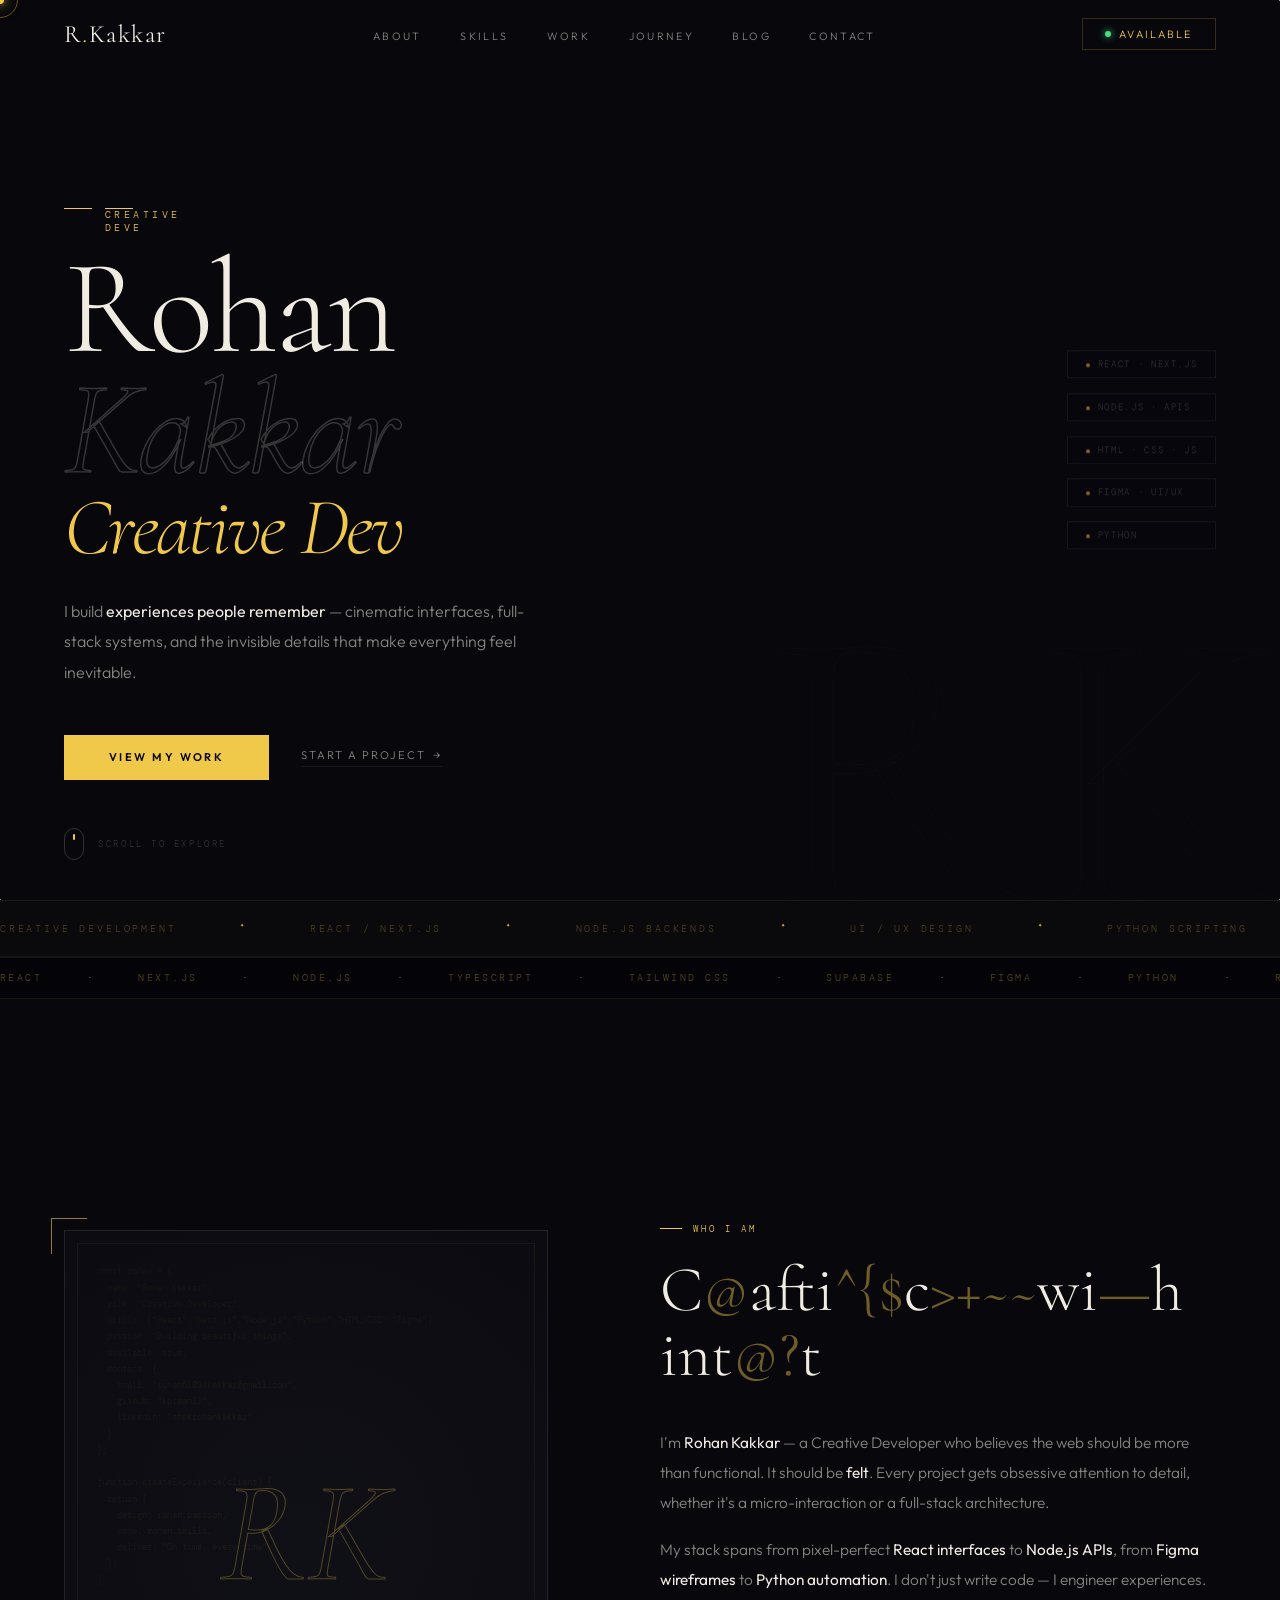
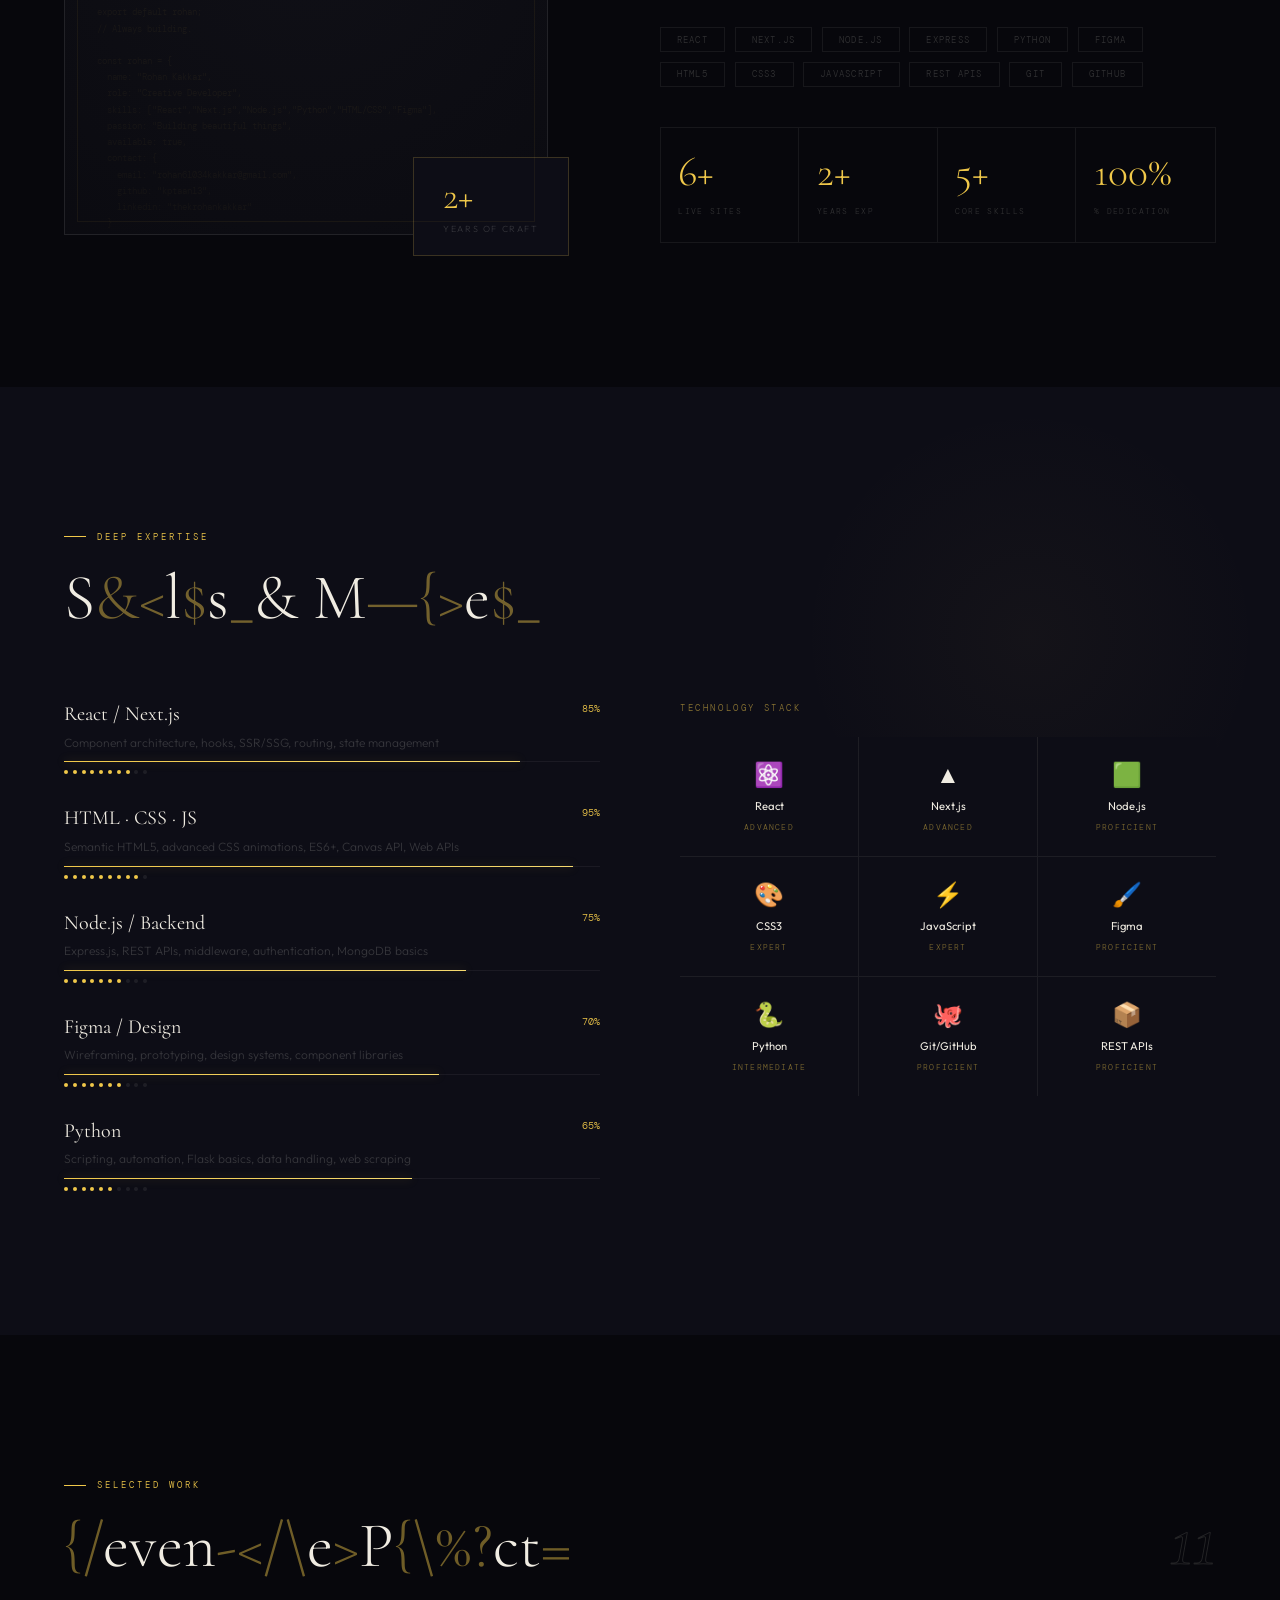
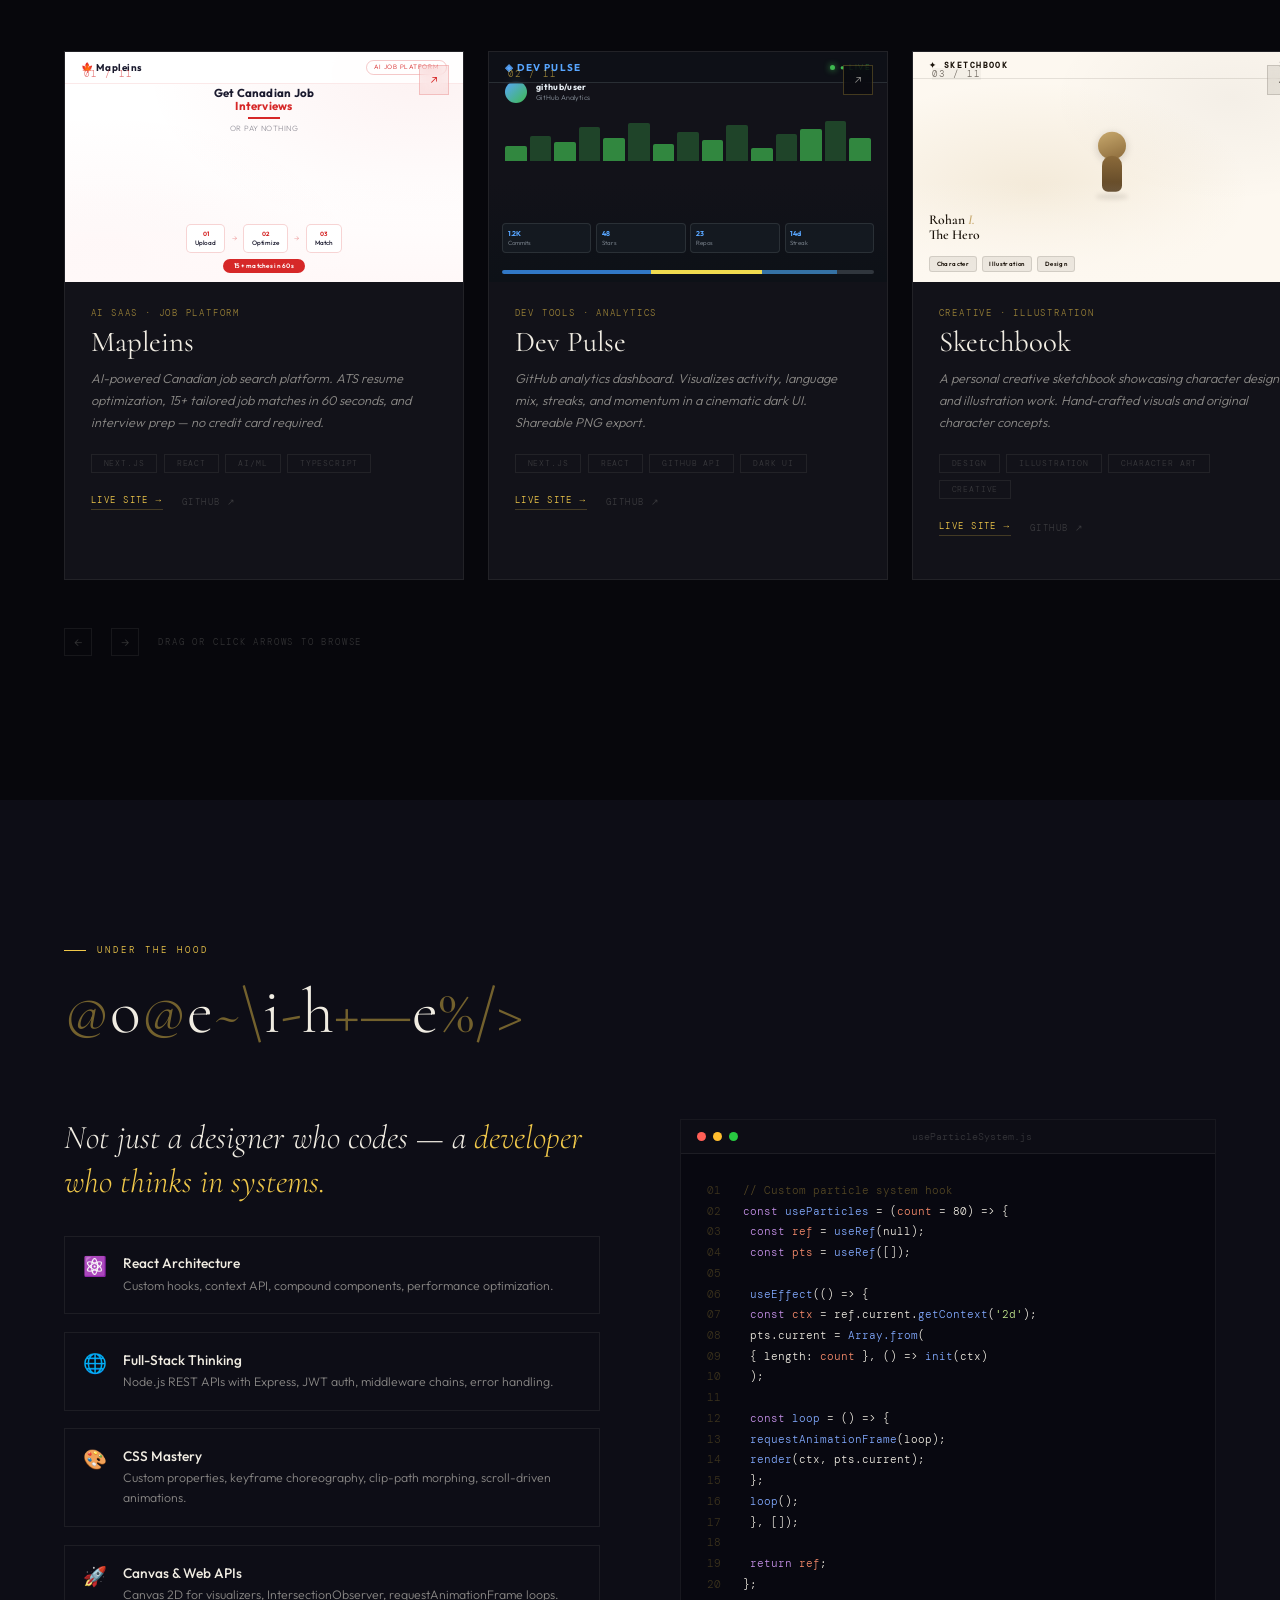
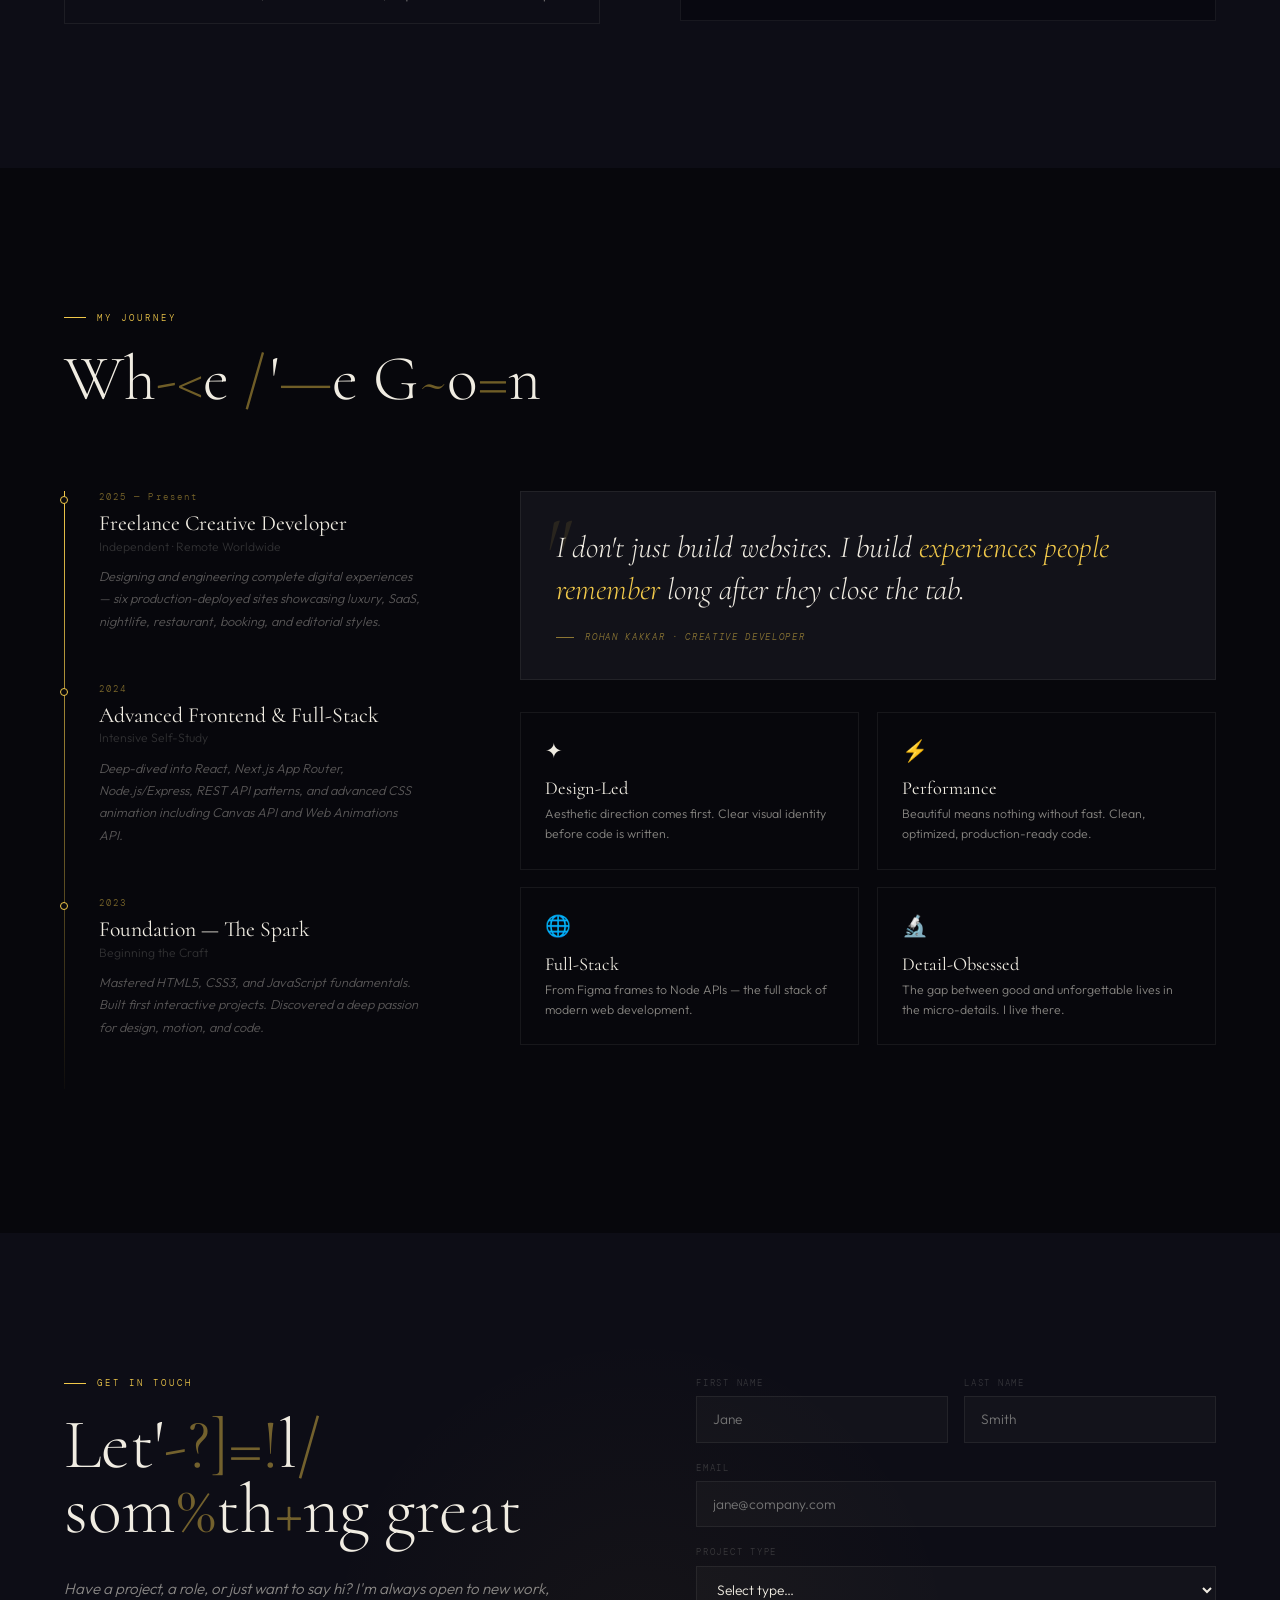
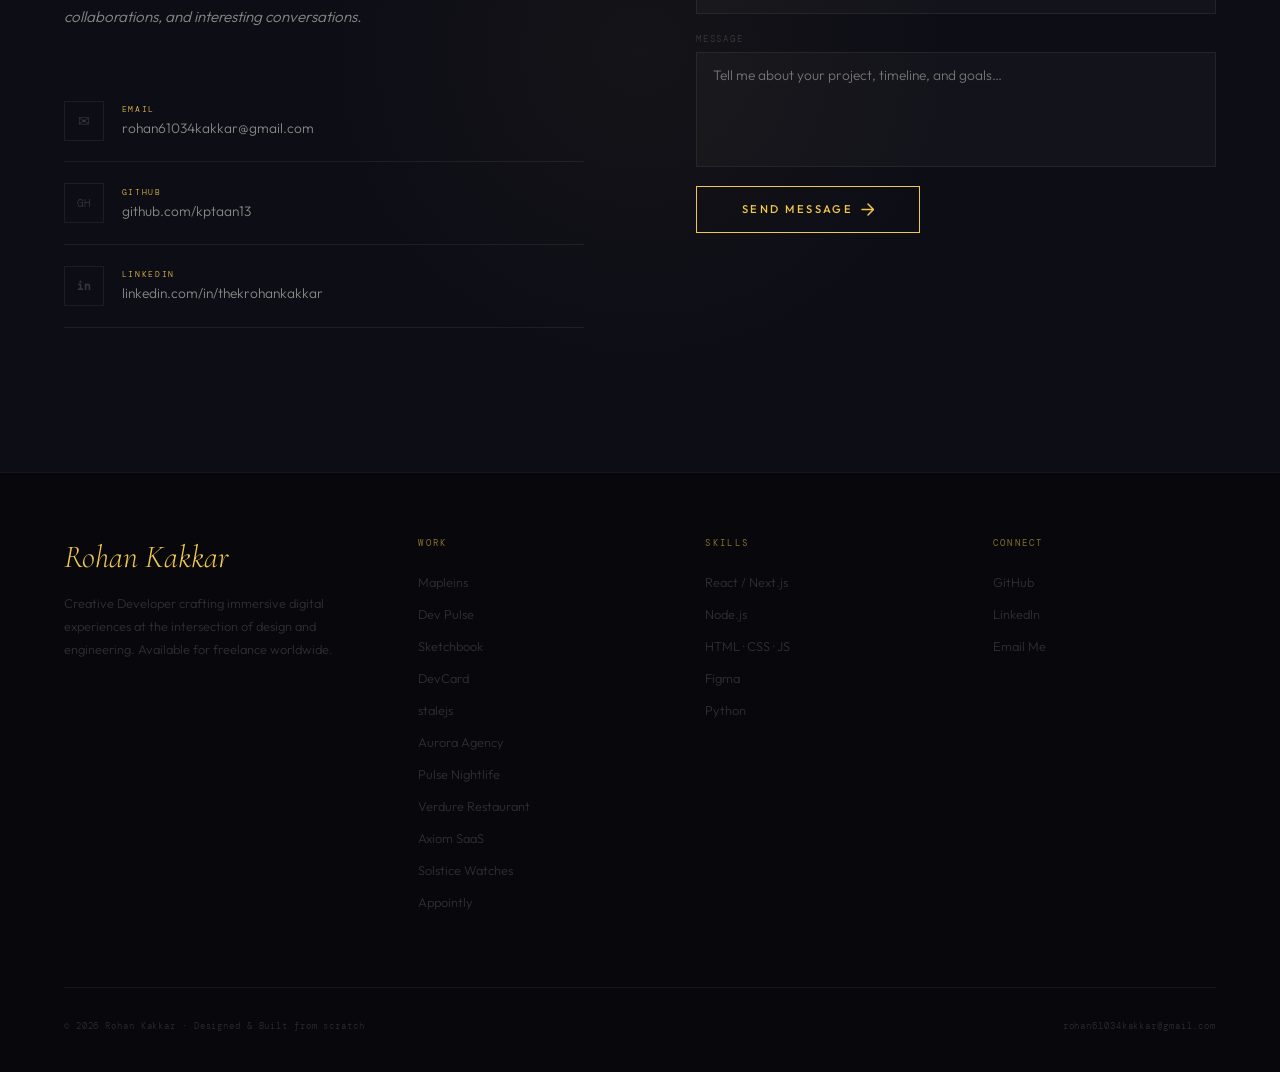
==== commit 94d51166: "Add full SEO: og:image, twitter:image, JSON-LD, sitemap, robots.txt" ====
--- a/index.html
+++ b/index.html
@@ -15,12 +15,46 @@
 <meta property="og:title" content="Rohan Kakkar — Creative Developer">
 <meta property="og:description" content="Creative Developer crafting immersive digital experiences at the intersection of design and engineering.">
 <meta property="og:site_name" content="Rohan Kakkar">
+<meta property="og:image" content="https://rohankakkar.com/og.png">
+<meta property="og:image:width" content="1200">
+<meta property="og:image:height" content="630">
 <!-- Twitter Card -->
 <meta name="twitter:card" content="summary_large_image">
 <meta name="twitter:url" content="https://rohankakkar.com/">
 <meta name="twitter:title" content="Rohan Kakkar — Creative Developer">
 <meta name="twitter:description" content="Creative Developer crafting immersive digital experiences at the intersection of design and engineering.">
+<meta name="twitter:image" content="https://rohankakkar.com/og.png">
 <meta name="twitter:creator" content="@rohankakkar">
+<!-- Structured Data -->
+<script type="application/ld+json">
+{
+  "@context": "https://schema.org",
+  "@type": "Person",
+  "name": "Rohan Kakkar",
+  "url": "https://rohankakkar.com",
+  "image": "https://rohankakkar.com/og.png",
+  "jobTitle": "Full-Stack Developer",
+  "description": "Creative Developer crafting immersive digital experiences at the intersection of design and engineering.",
+  "email": "rohan61034kakkar@gmail.com",
+  "sameAs": [
+    "https://github.com/kptaan13",
+    "https://www.linkedin.com/in/thekrohankakkar/"
+  ],
+  "knowsAbout": ["React", "Next.js", "TypeScript", "Supabase", "Node.js", "Tailwind CSS", "JavaScript", "Python"],
+  "hasOccupation": {
+    "@type": "Occupation",
+    "name": "Full-Stack Developer",
+    "occupationLocation": {
+      "@type": "Country",
+      "name": "Canada"
+    }
+  },
+  "mainEntityOfPage": {
+    "@type": "WebPage",
+    "@id": "https://rohankakkar.com"
+  }
+}
+</script>
 <link href="https://fonts.googleapis.com/css2?family=Cormorant:ital,wght@0,300;0,400;0,600;1,300;1,400&family=Outfit:wght@300;400;500;600&family=DM+Mono:wght@300;400&display=swap" rel="stylesheet">
 <link rel="stylesheet" href="styles.css">
 </head>
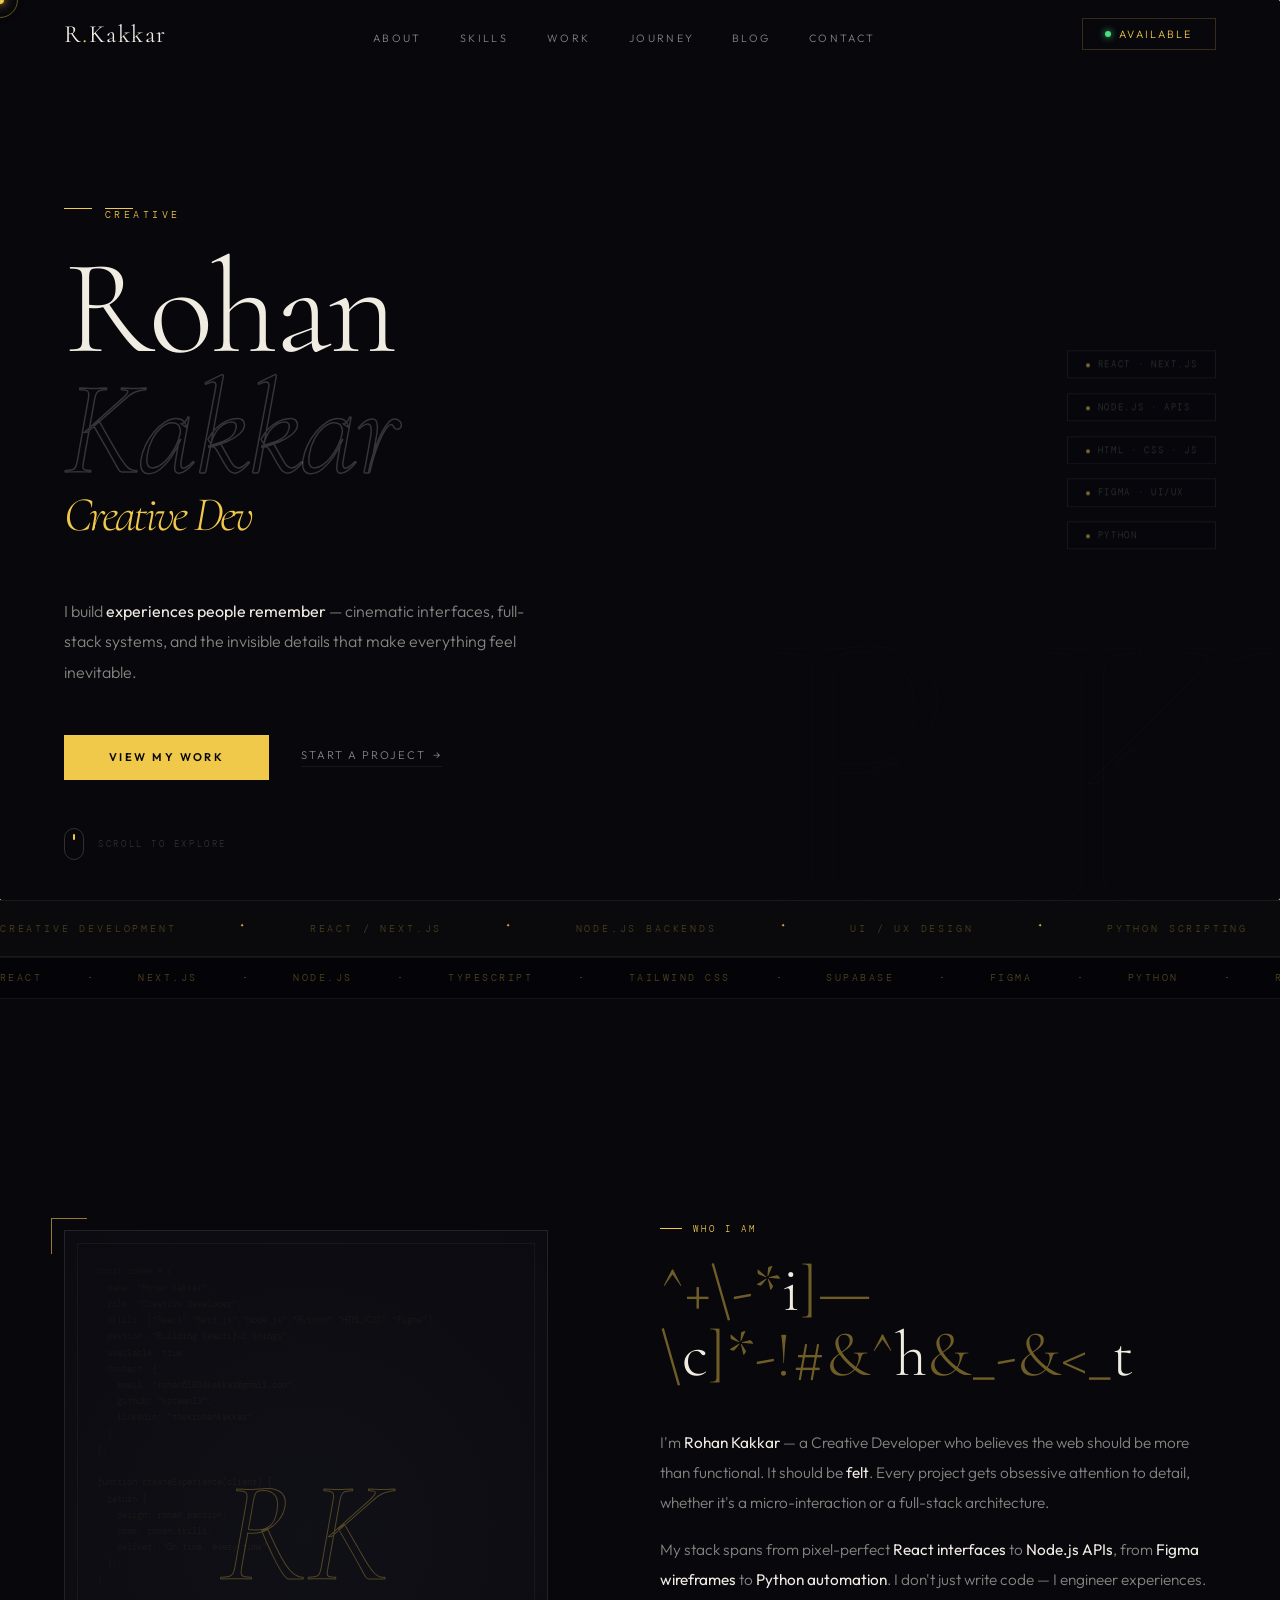
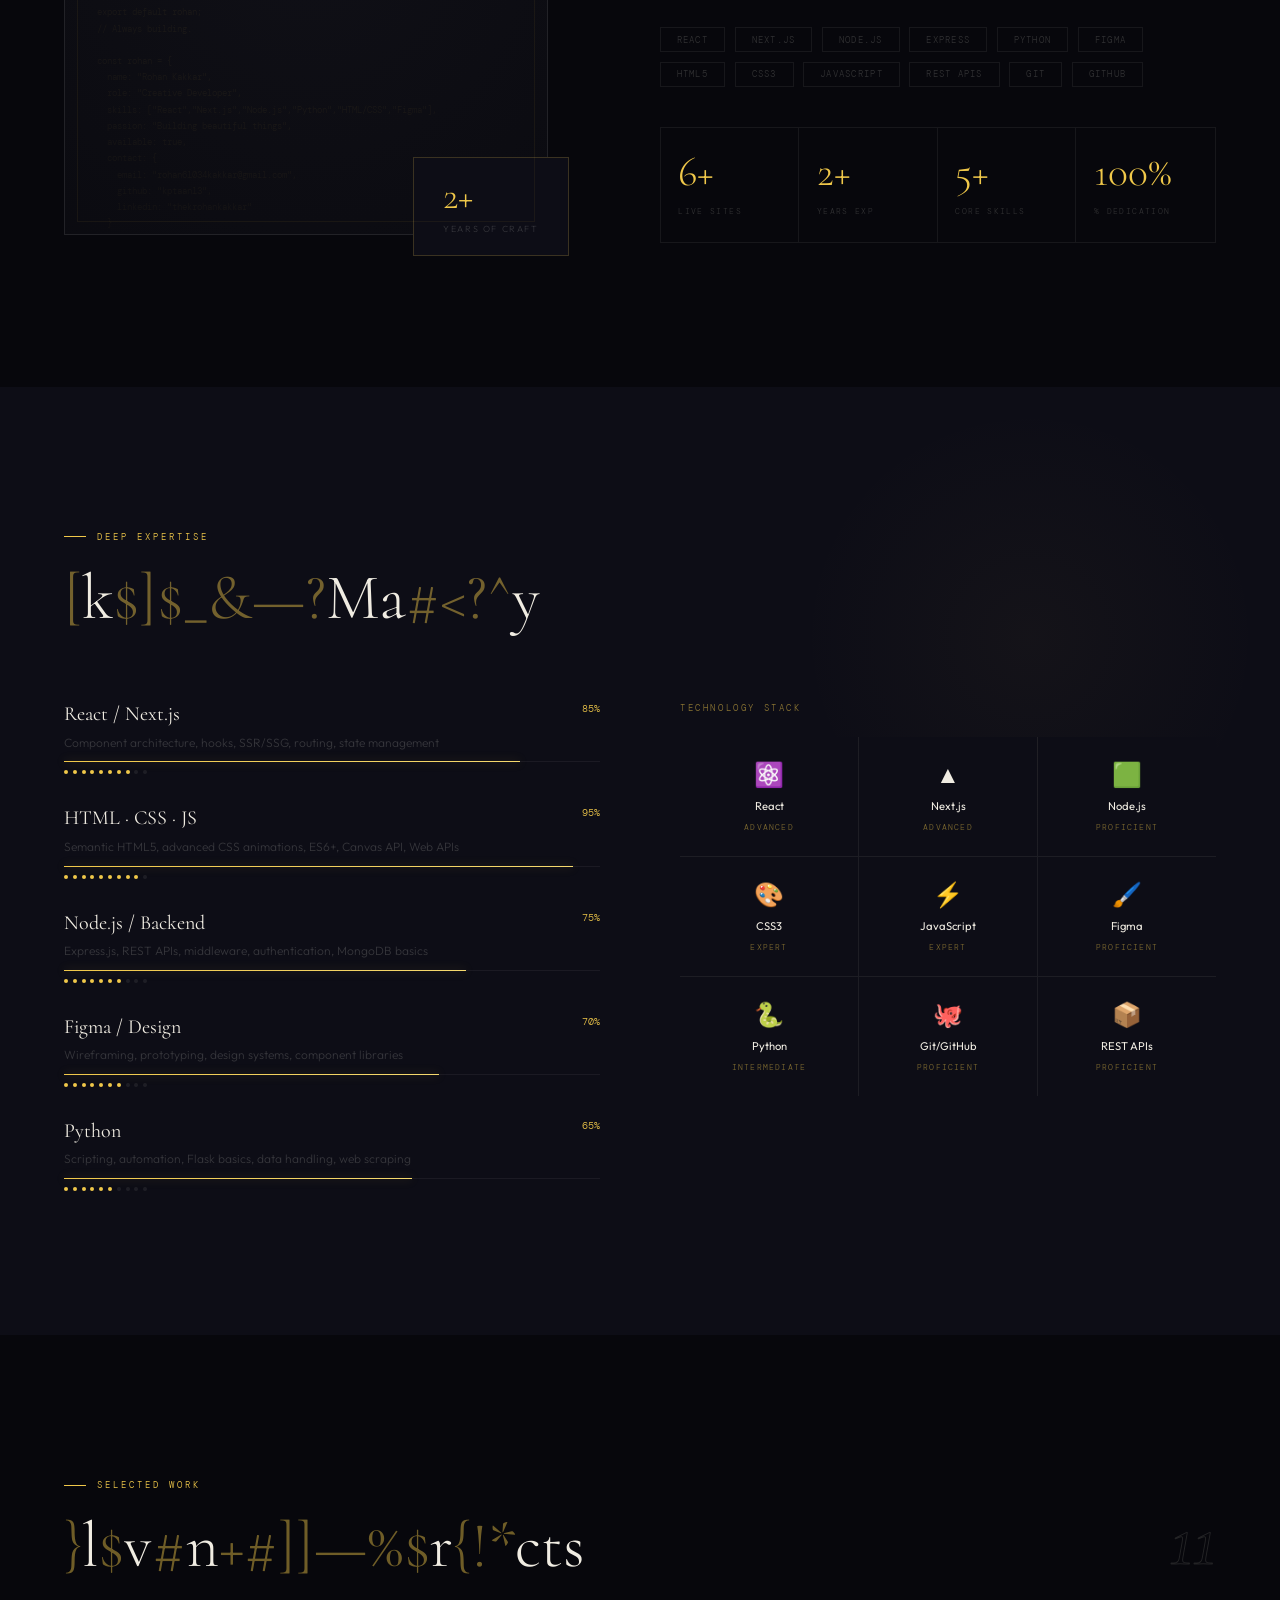
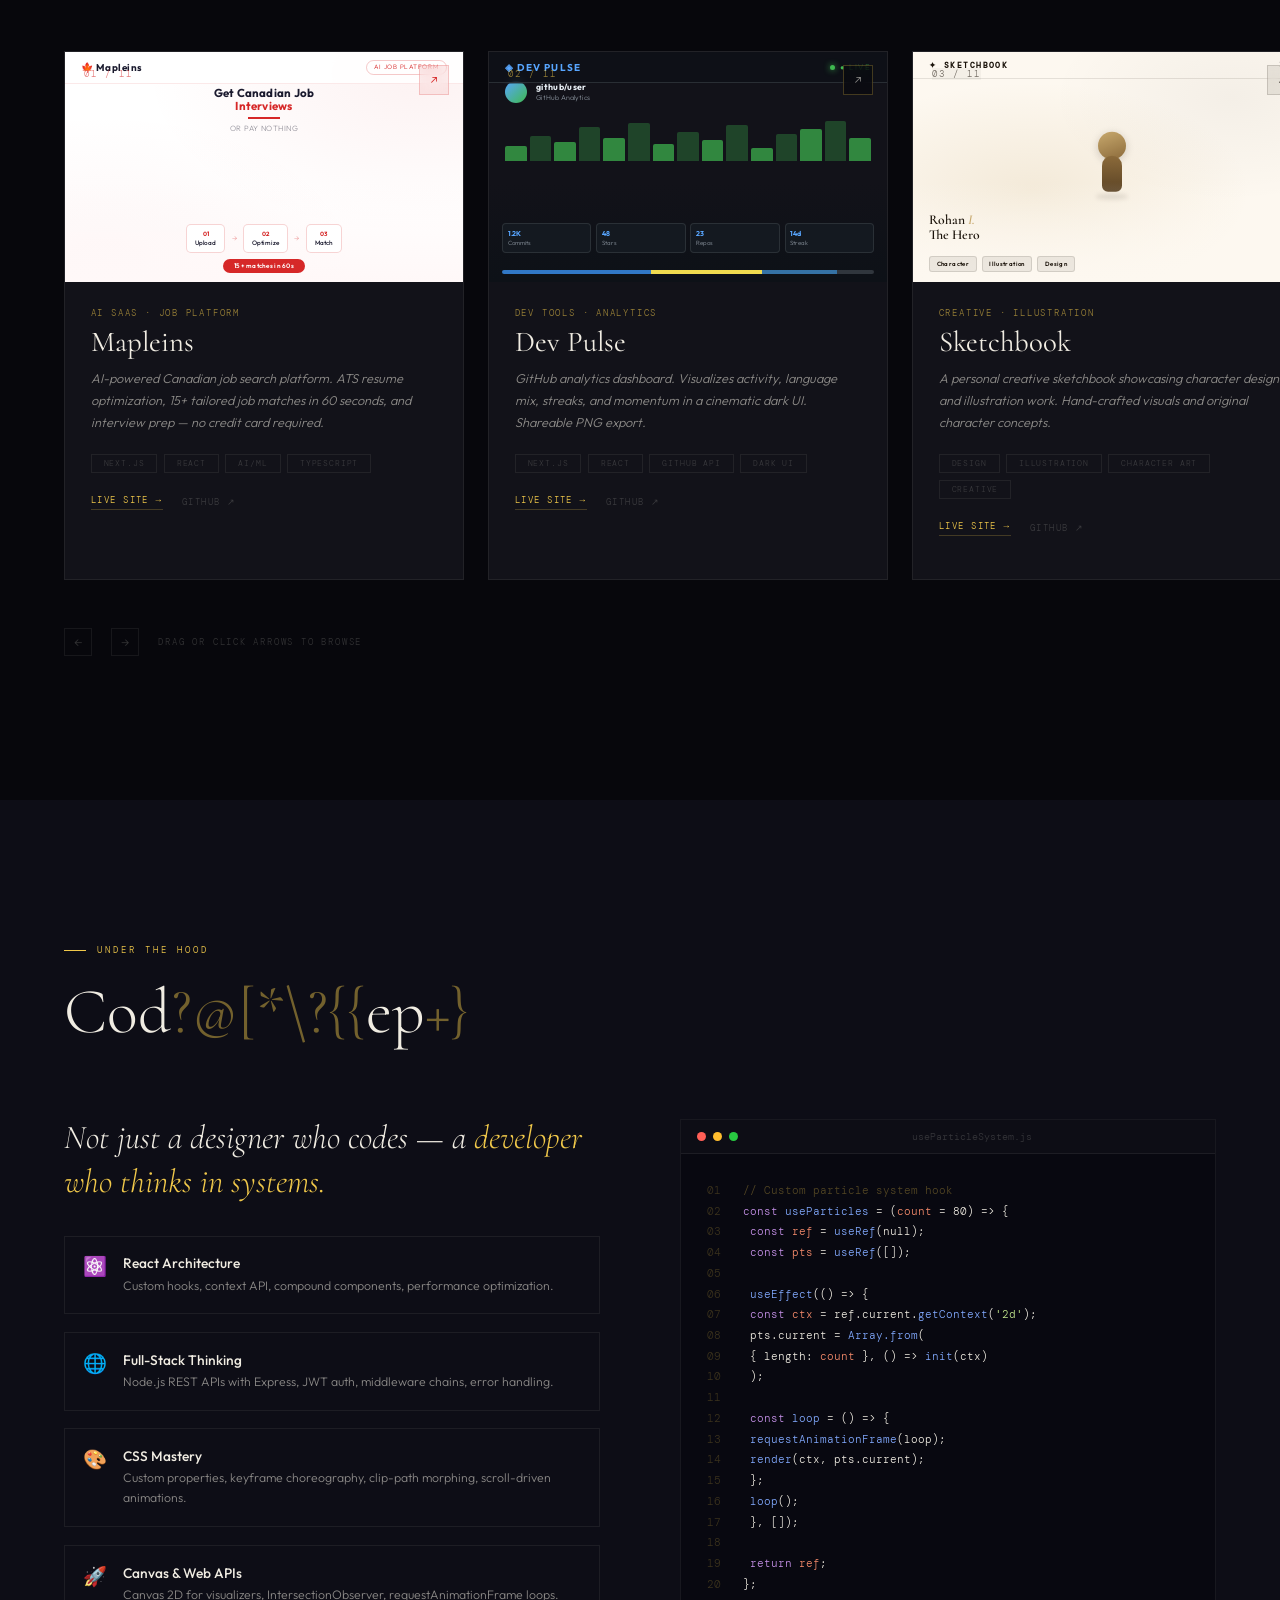
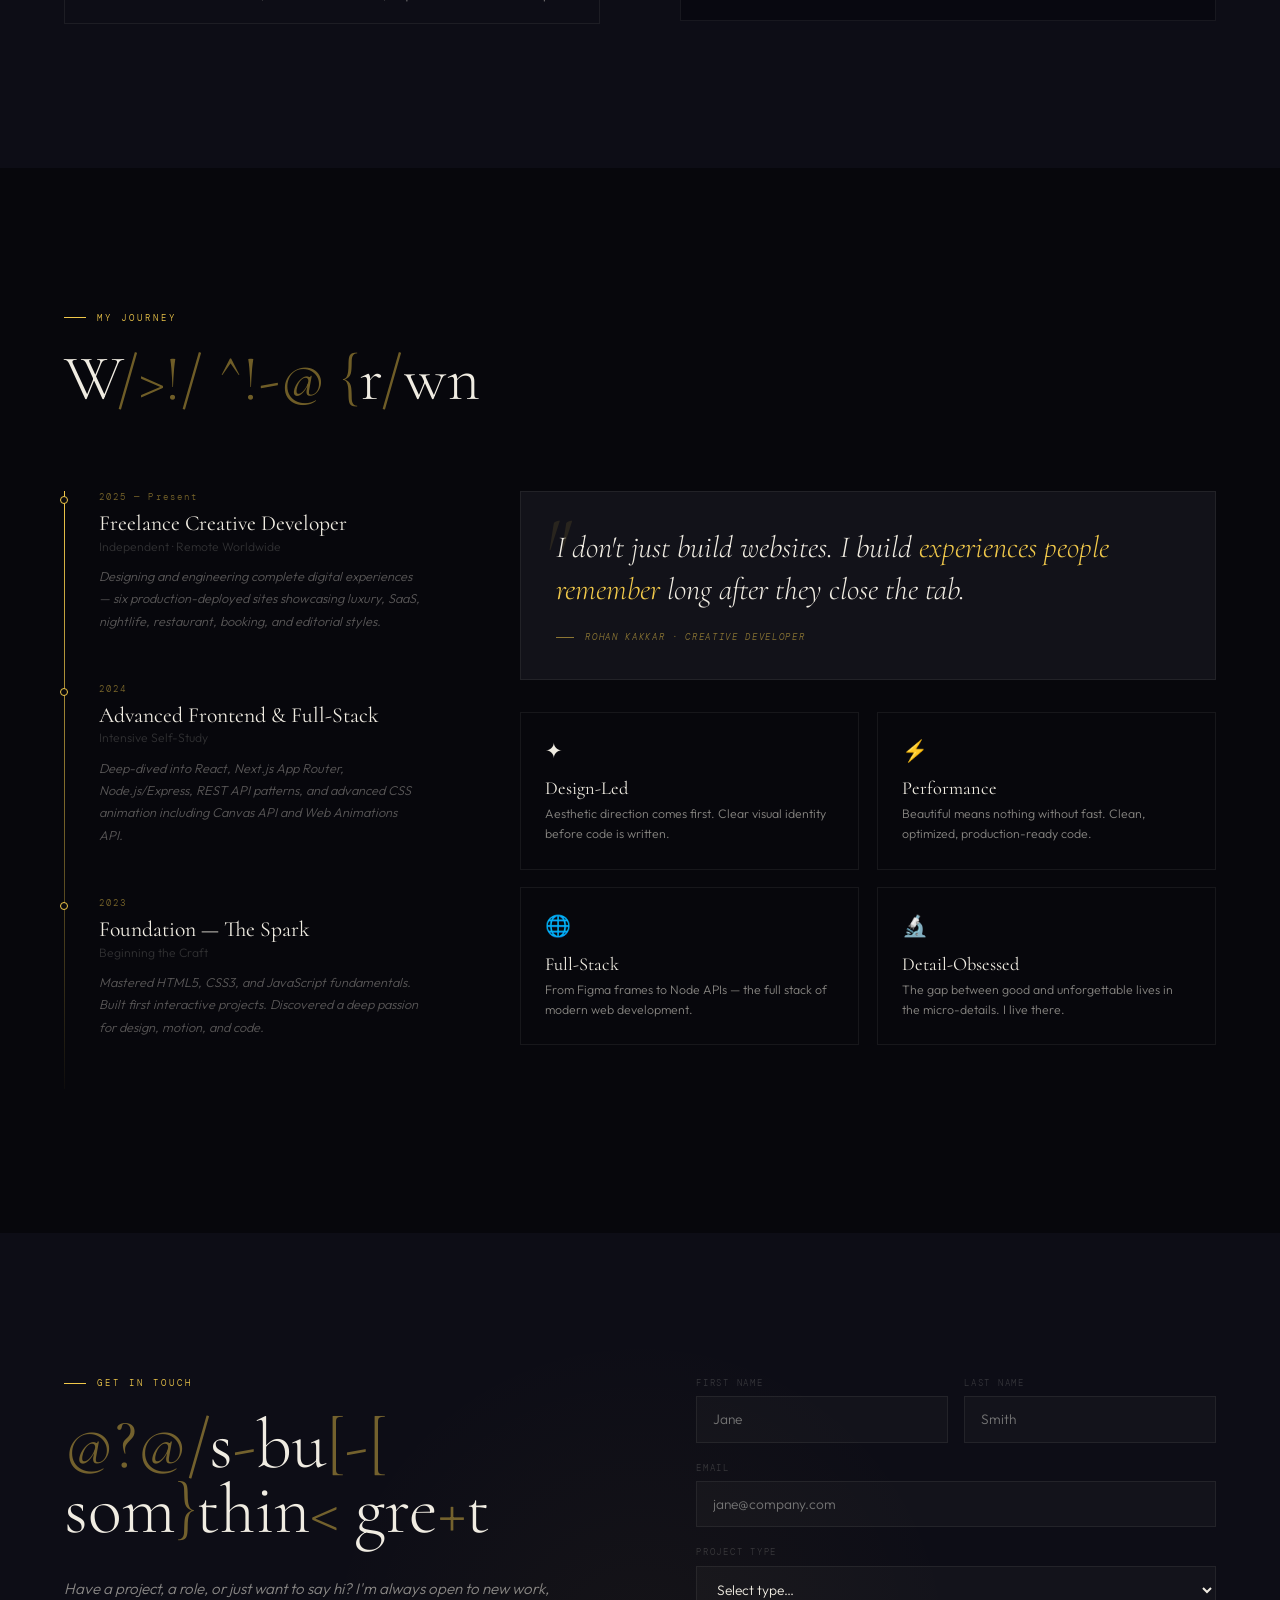
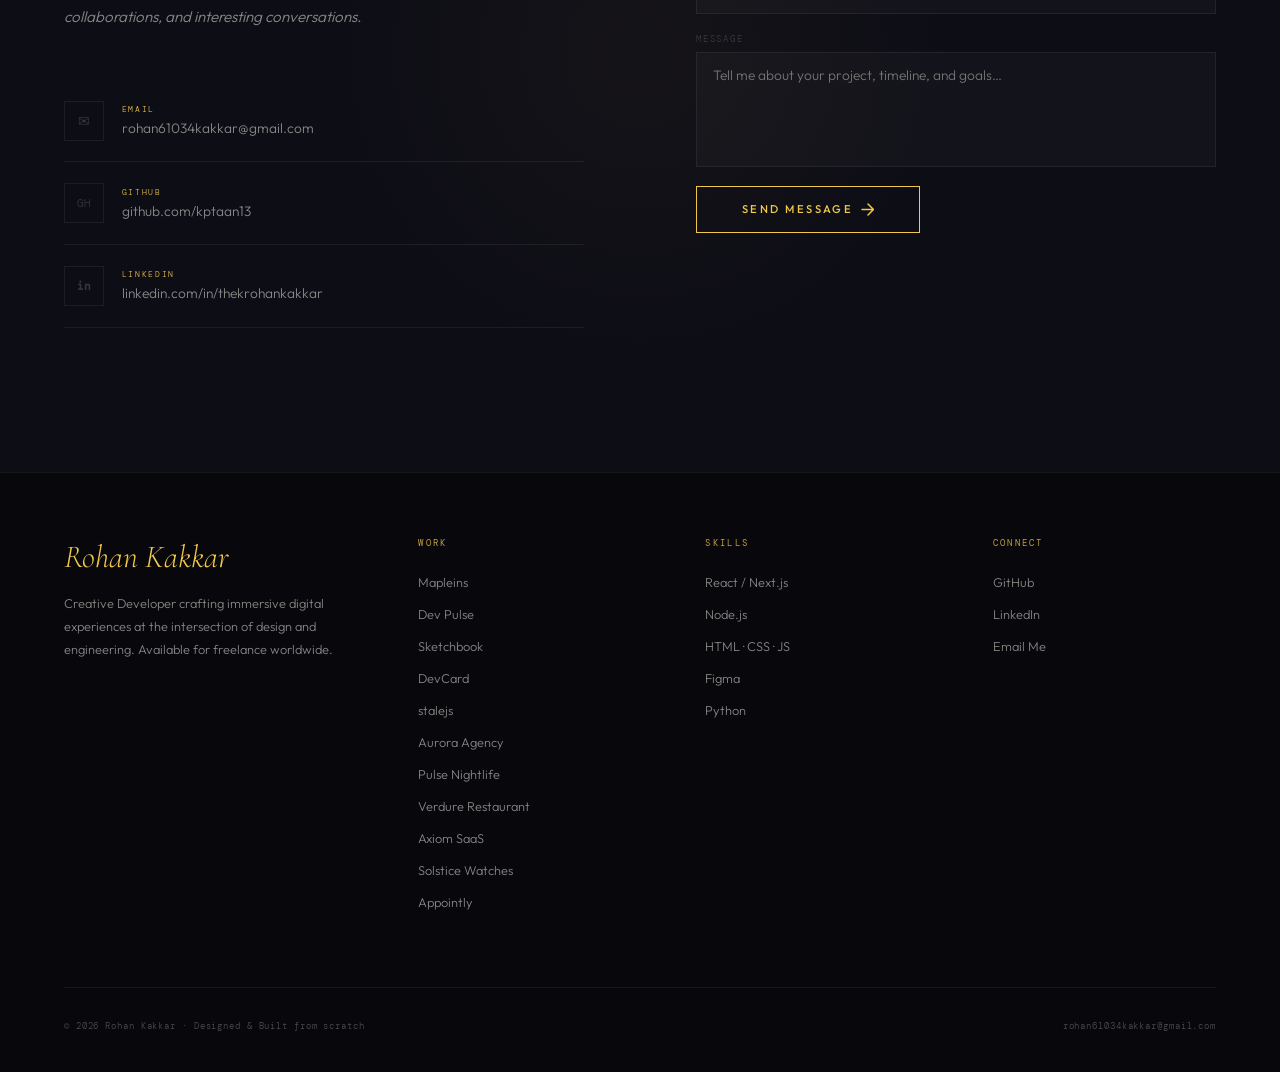
==== commit afbde515: "Add text swap hover effect to nav links and hero title" ====
--- a/index.html
+++ b/index.html
@@ -68,12 +68,12 @@
 <nav id="nav">
   <a href="#home" class="nav-logo">R<em>.</em>Kakkar</a>
   <ul class="nav-links">
-    <li><a href="#about">About</a></li>
-    <li><a href="#skills">Skills</a></li>
-    <li><a href="#projects">Work</a></li>
-    <li><a href="#experience">Journey</a></li>
-    <li><a href="blog.html">Blog</a></li>
-    <li><a href="#contact">Contact</a></li>
+    <li><a href="#about" class="tx-swap"><span class="tx-a">About</span><span class="tx-b">Who I am</span></a></li>
+    <li><a href="#skills" class="tx-swap"><span class="tx-a">Skills</span><span class="tx-b">What I use</span></a></li>
+    <li><a href="#projects" class="tx-swap"><span class="tx-a">Work</span><span class="tx-b">What I built</span></a></li>
+    <li><a href="#experience" class="tx-swap"><span class="tx-a">Journey</span><span class="tx-b">How I grew</span></a></li>
+    <li><a href="blog.html" class="tx-swap"><span class="tx-a">Blog</span><span class="tx-b">How I think</span></a></li>
+    <li><a href="#contact" class="tx-swap"><span class="tx-a">Contact</span><span class="tx-b">Let's talk</span></a></li>
   </ul>
   <a href="mailto:rohan61034kakkar@gmail.com" class="nav-btn">
     <div class="nav-dot"></div>Available
@@ -93,7 +93,7 @@
   <h1 class="hero-h">
     <span class="hr1"><span>Rohan</span></span>
     <span class="hr2"><span>Kakkar</span></span>
-    <span class="hr3"><span>Creative Dev</span></span>
+    <span class="hr3"><span class="tx-swap hero-swap"><span class="tx-a">Creative Dev</span><span class="tx-b">Problem Solver</span></span></span>
   </h1>
   <p class="hero-p">I build <strong>experiences people remember</strong> — cinematic interfaces, full-stack systems, and the invisible details that make everything feel inevitable.</p>
   <div class="hero-ctas">
--- a/styles.css
+++ b/styles.css
@@ -32,6 +32,35 @@
 .nav-links a::after{content:'';position:absolute;bottom:-3px;left:0;width:0;height:1px;background:var(--gold);transition:width .35s;}
 .nav-links a:hover{color:var(--gold);}
 .nav-links a:hover::after{width:100%;}
+
+/* ── TEXT SWAP EFFECT ───────────────────────────────────────────────────────── */
+.tx-swap{
+  position:relative;
+  display:inline-flex;
+  flex-direction:column;
+  overflow:hidden;
+  vertical-align:bottom;
+  height:1em;
+}
+.tx-swap .tx-a,.tx-swap .tx-b{
+  display:block;
+  line-height:1;
+  transition:transform .3s cubic-bezier(.4,0,.2,1);
+  will-change:transform;
+}
+.tx-swap .tx-b{
+  position:absolute;
+  top:100%;
+  left:0;
+  color:var(--gold);
+  white-space:nowrap;
+}
+.tx-swap:hover .tx-a{transform:translateY(-110%);}
+.tx-swap:hover .tx-b{transform:translateY(-110%);}
+
+/* Hero-size swap inherits parent line-height */
+.hero-swap{height:.9em;}
+.hero-swap .tx-b{font-style:italic;}
 .nav-btn{padding:.5rem 1.4rem;border:1px solid var(--border-gold);font-size:.67rem;letter-spacing:.2em;text-transform:uppercase;color:var(--gold);text-decoration:none;transition:all .35s;display:flex;align-items:center;gap:.5rem;}
 .nav-btn:hover{background:var(--gold);color:var(--bg);}
 .nav-dot{width:6px;height:6px;border-radius:50%;background:#4ade80;box-shadow:0 0 7px #4ade80;animation:pulse 2s infinite;}
@@ -514,14 +543,14 @@
 footer{padding:4rem 4rem 2.5rem;border-top:1px solid var(--border);position:relative;z-index:1;}
 .ft-grid{display:grid;grid-template-columns:1.3fr 1fr 1fr 1fr;gap:4rem;margin-bottom:4rem;}
 .ft-brand{font-family:'Cormorant',serif;font-size:2rem;font-weight:300;font-style:italic;color:var(--gold);display:block;margin-bottom:1rem;}
-.ft-bio{font-size:.8rem;line-height:1.8;color:var(--fg3);}
-.ft-col h4{font-family:'DM Mono',monospace;font-size:.55rem;letter-spacing:.26em;text-transform:uppercase;color:var(--gold);opacity:.55;margin-bottom:1.4rem;font-weight:400;}
+.ft-bio{font-size:.8rem;line-height:1.8;color:var(--fg2);}
+.ft-col h4{font-family:'DM Mono',monospace;font-size:.55rem;letter-spacing:.26em;text-transform:uppercase;color:var(--gold);opacity:.8;margin-bottom:1.4rem;font-weight:400;}
 .ft-col ul{list-style:none;}
 .ft-col li{margin-bottom:.75rem;}
-.ft-col a{font-size:.8rem;color:var(--fg3);text-decoration:none;transition:color .3s;}
+.ft-col a{font-size:.8rem;color:var(--fg2);text-decoration:none;transition:color .3s;}
 .ft-col a:hover{color:var(--gold);}
 .ft-bottom{border-top:1px solid var(--border);padding-top:2rem;display:flex;justify-content:space-between;align-items:center;}
-.ft-copy{font-family:'DM Mono',monospace;font-size:.56rem;letter-spacing:.1em;color:rgba(240,236,226,.16);}
+.ft-copy{font-family:'DM Mono',monospace;font-size:.56rem;letter-spacing:.1em;color:rgba(240,236,226,.3);}
 @media(max-width:768px){
   #cur,#cur2{display:none!important;}*{cursor:auto!important;}
   nav{padding:0 1.4rem;height:60px;}
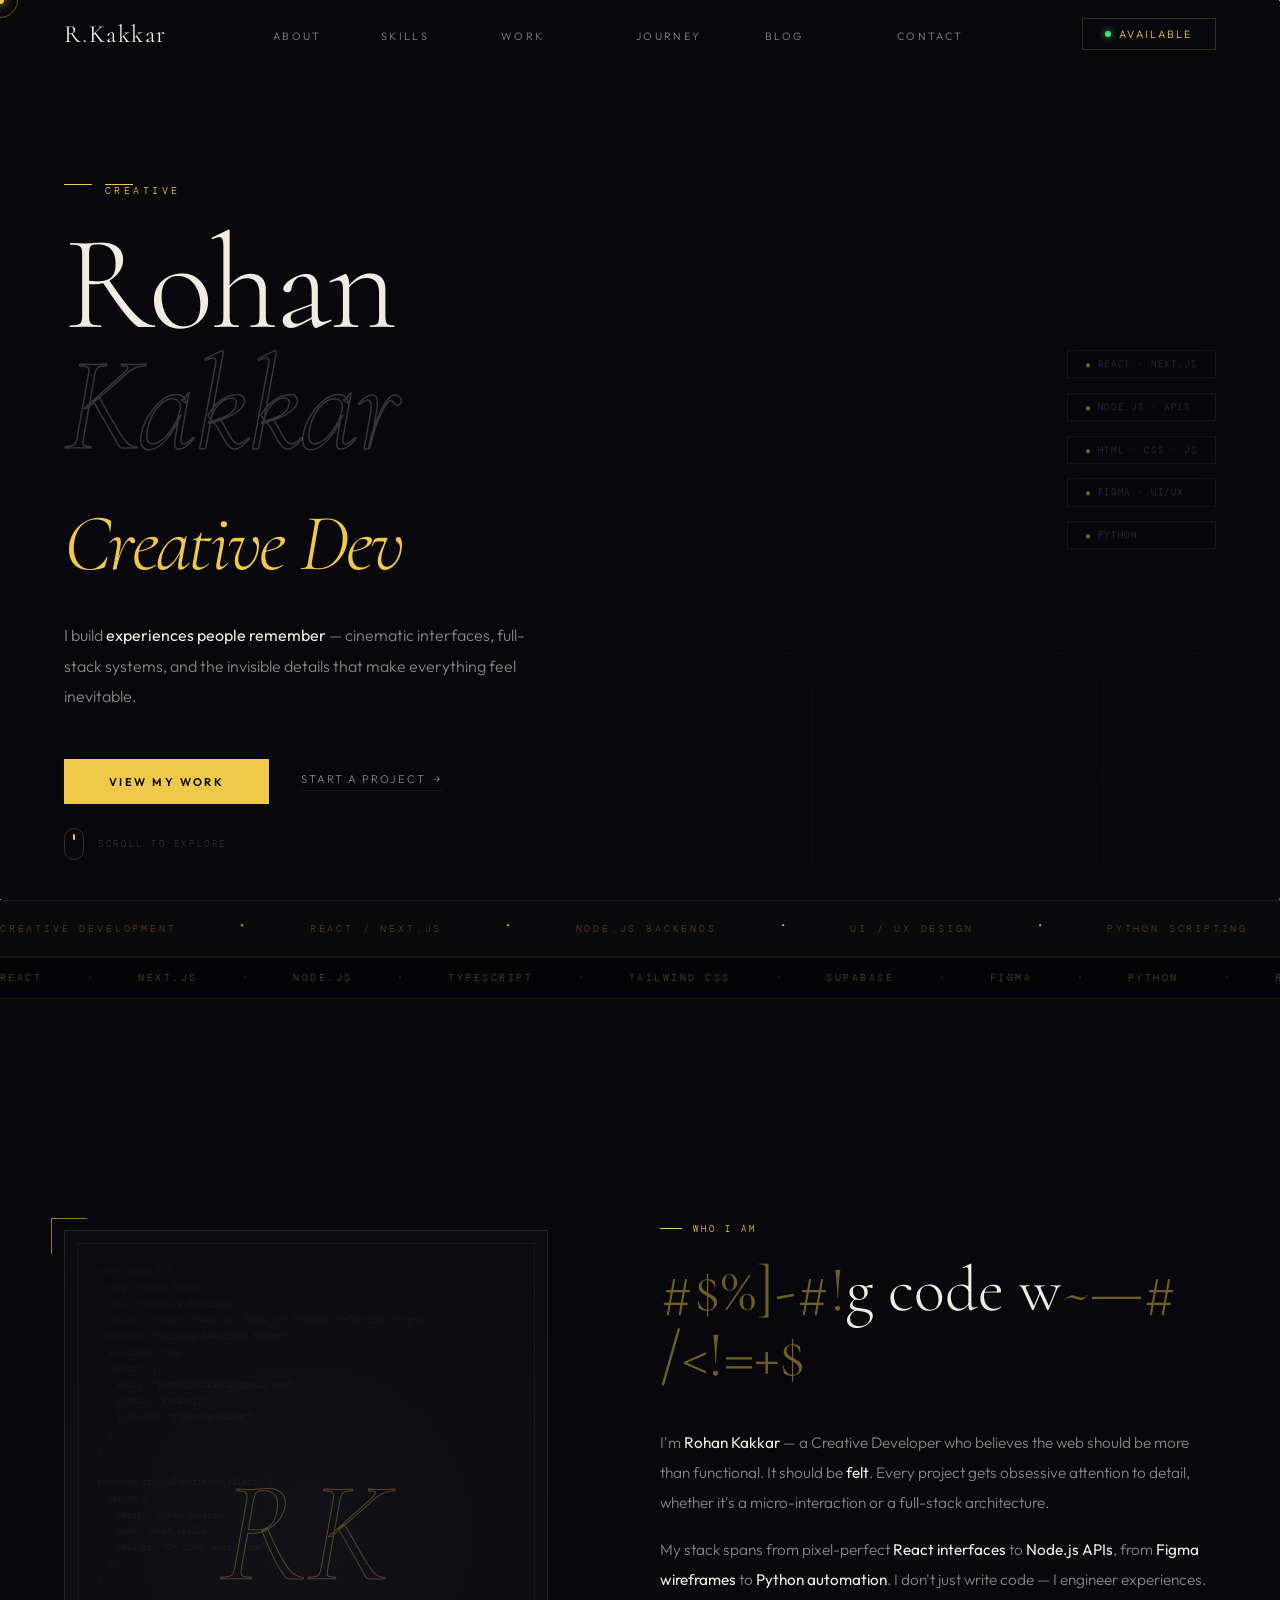
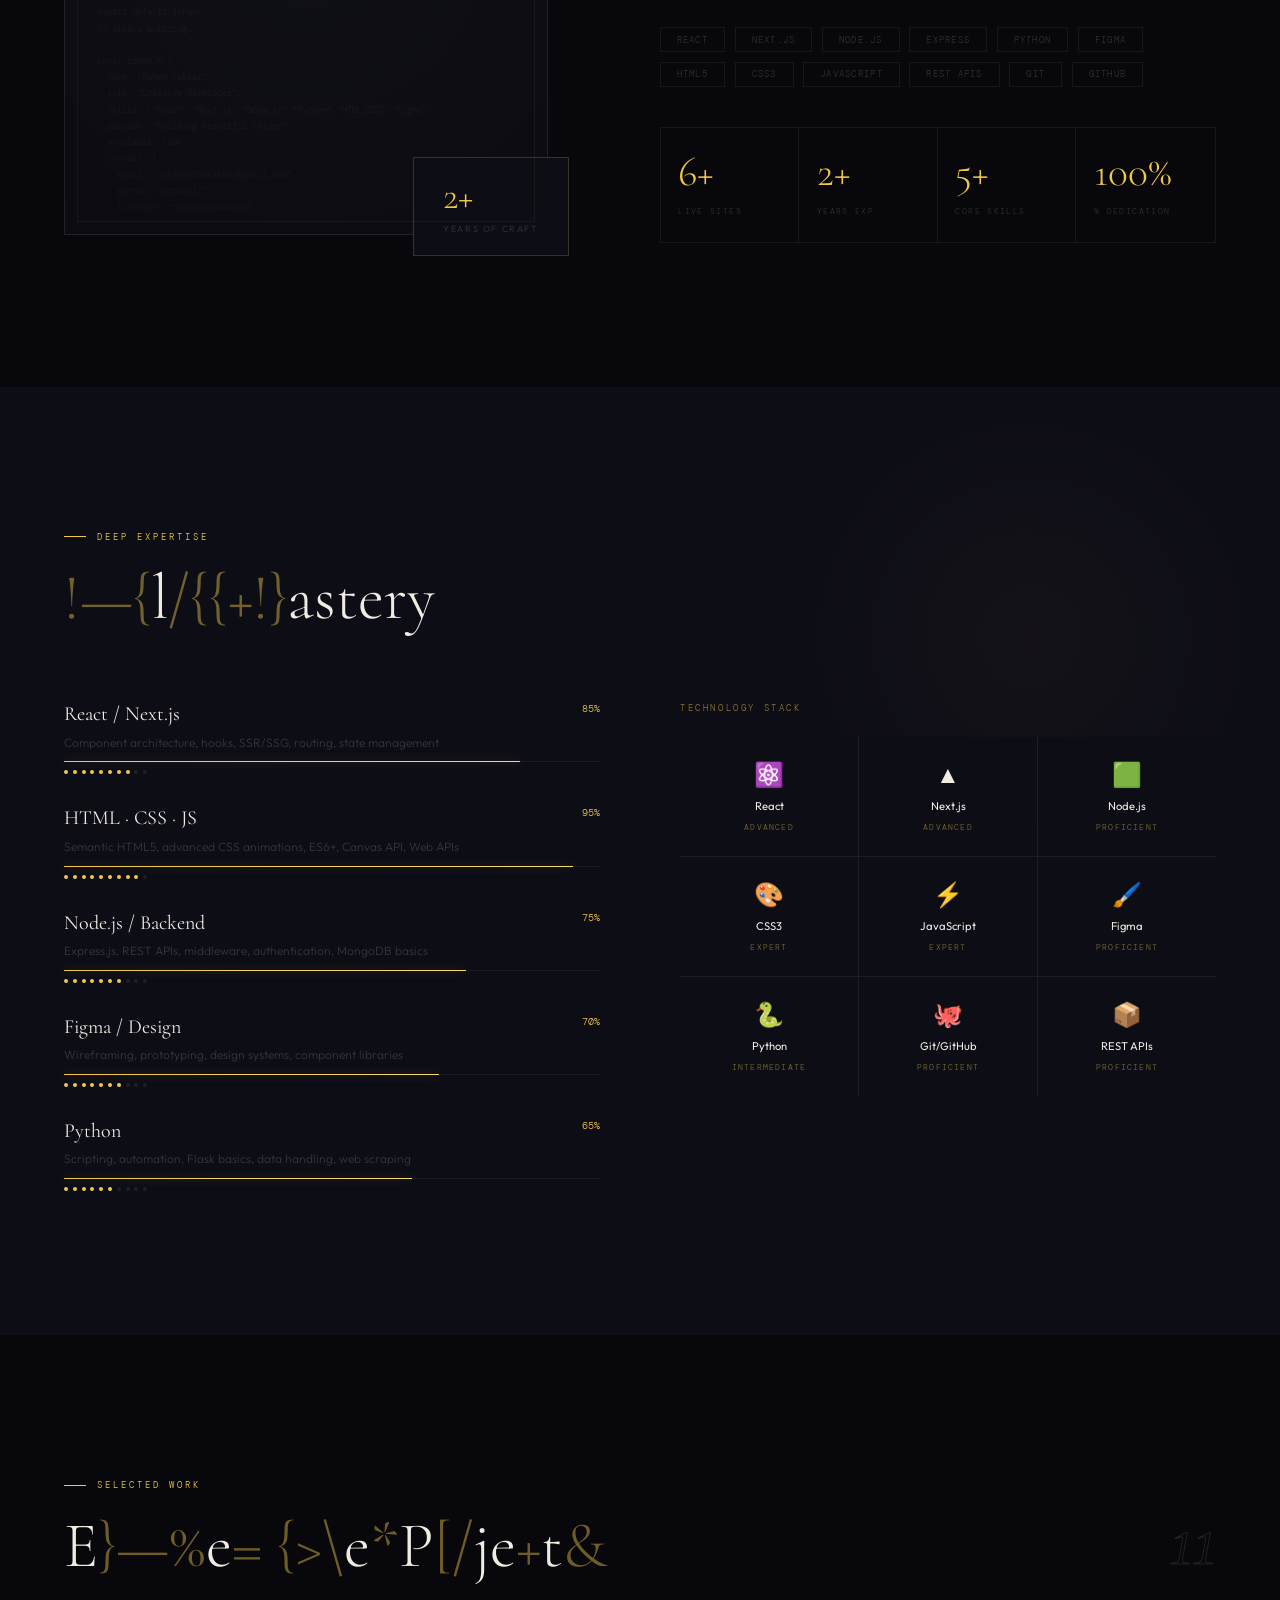
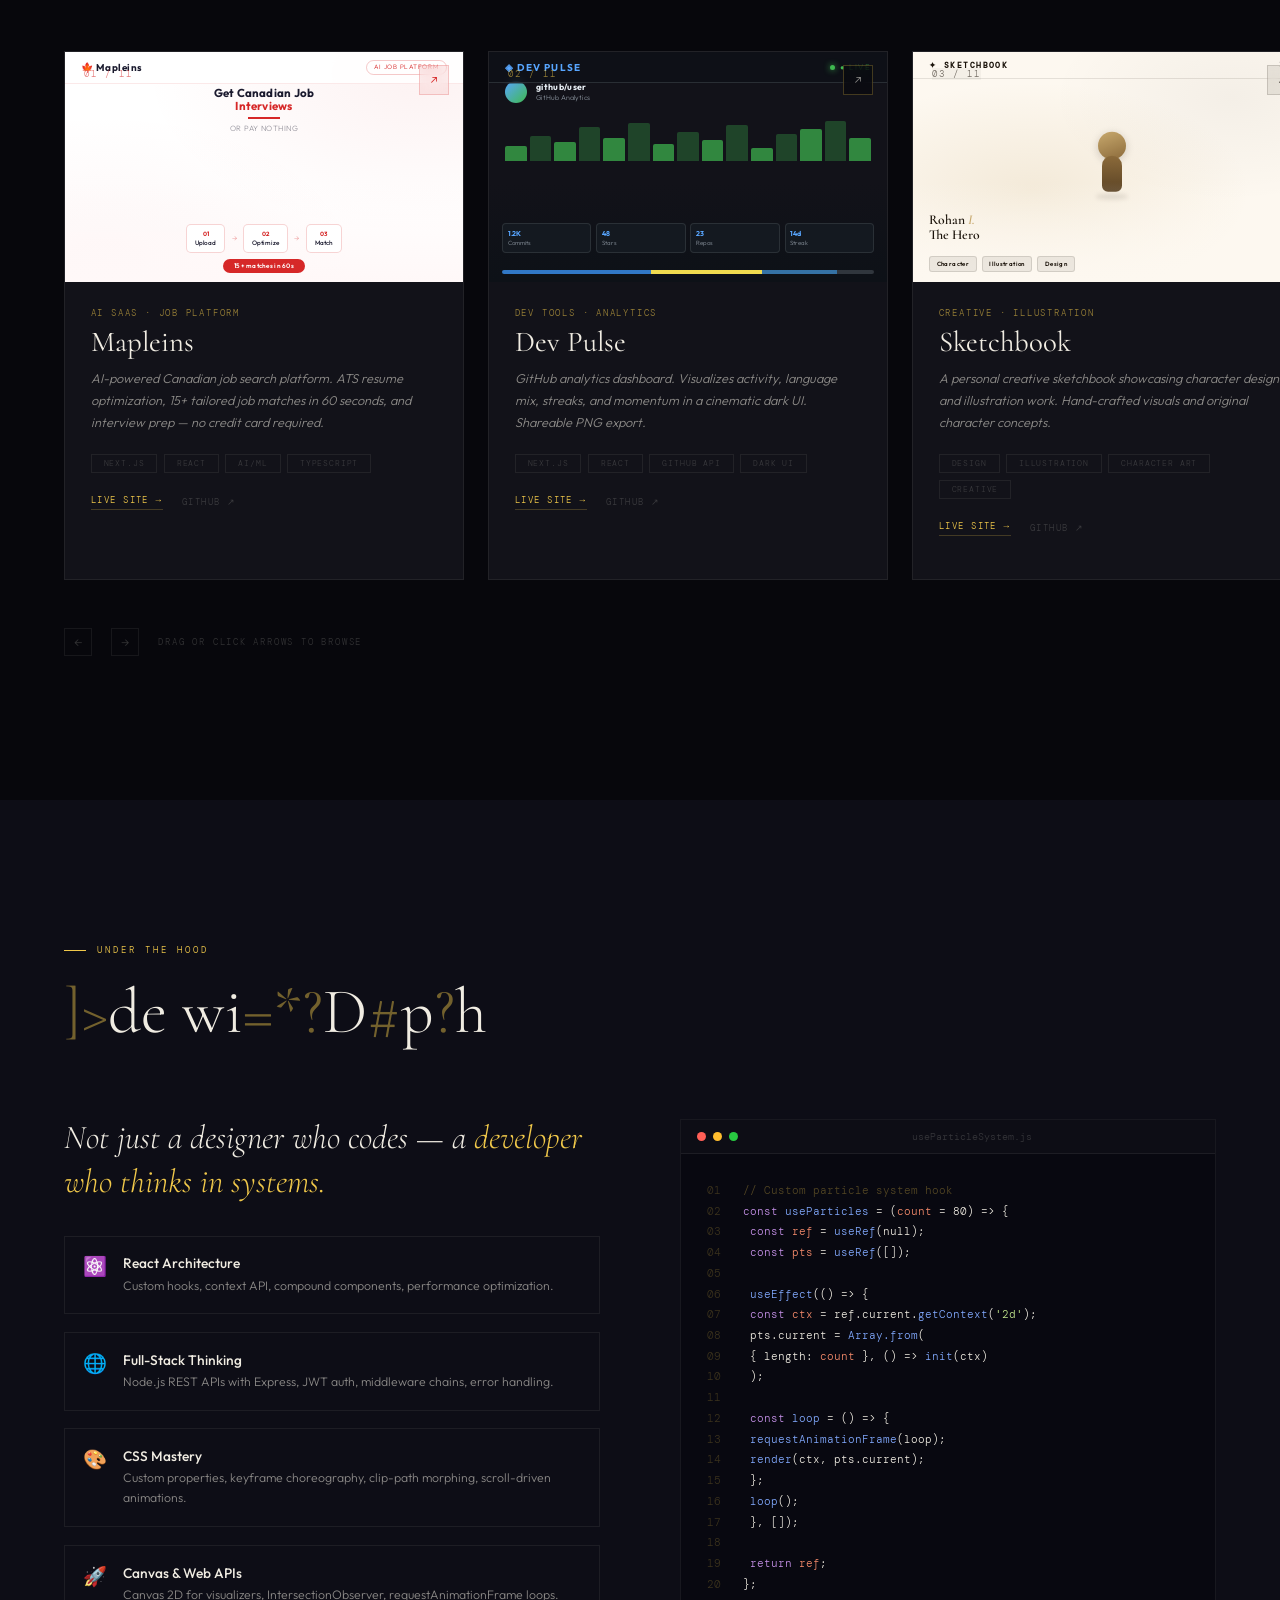
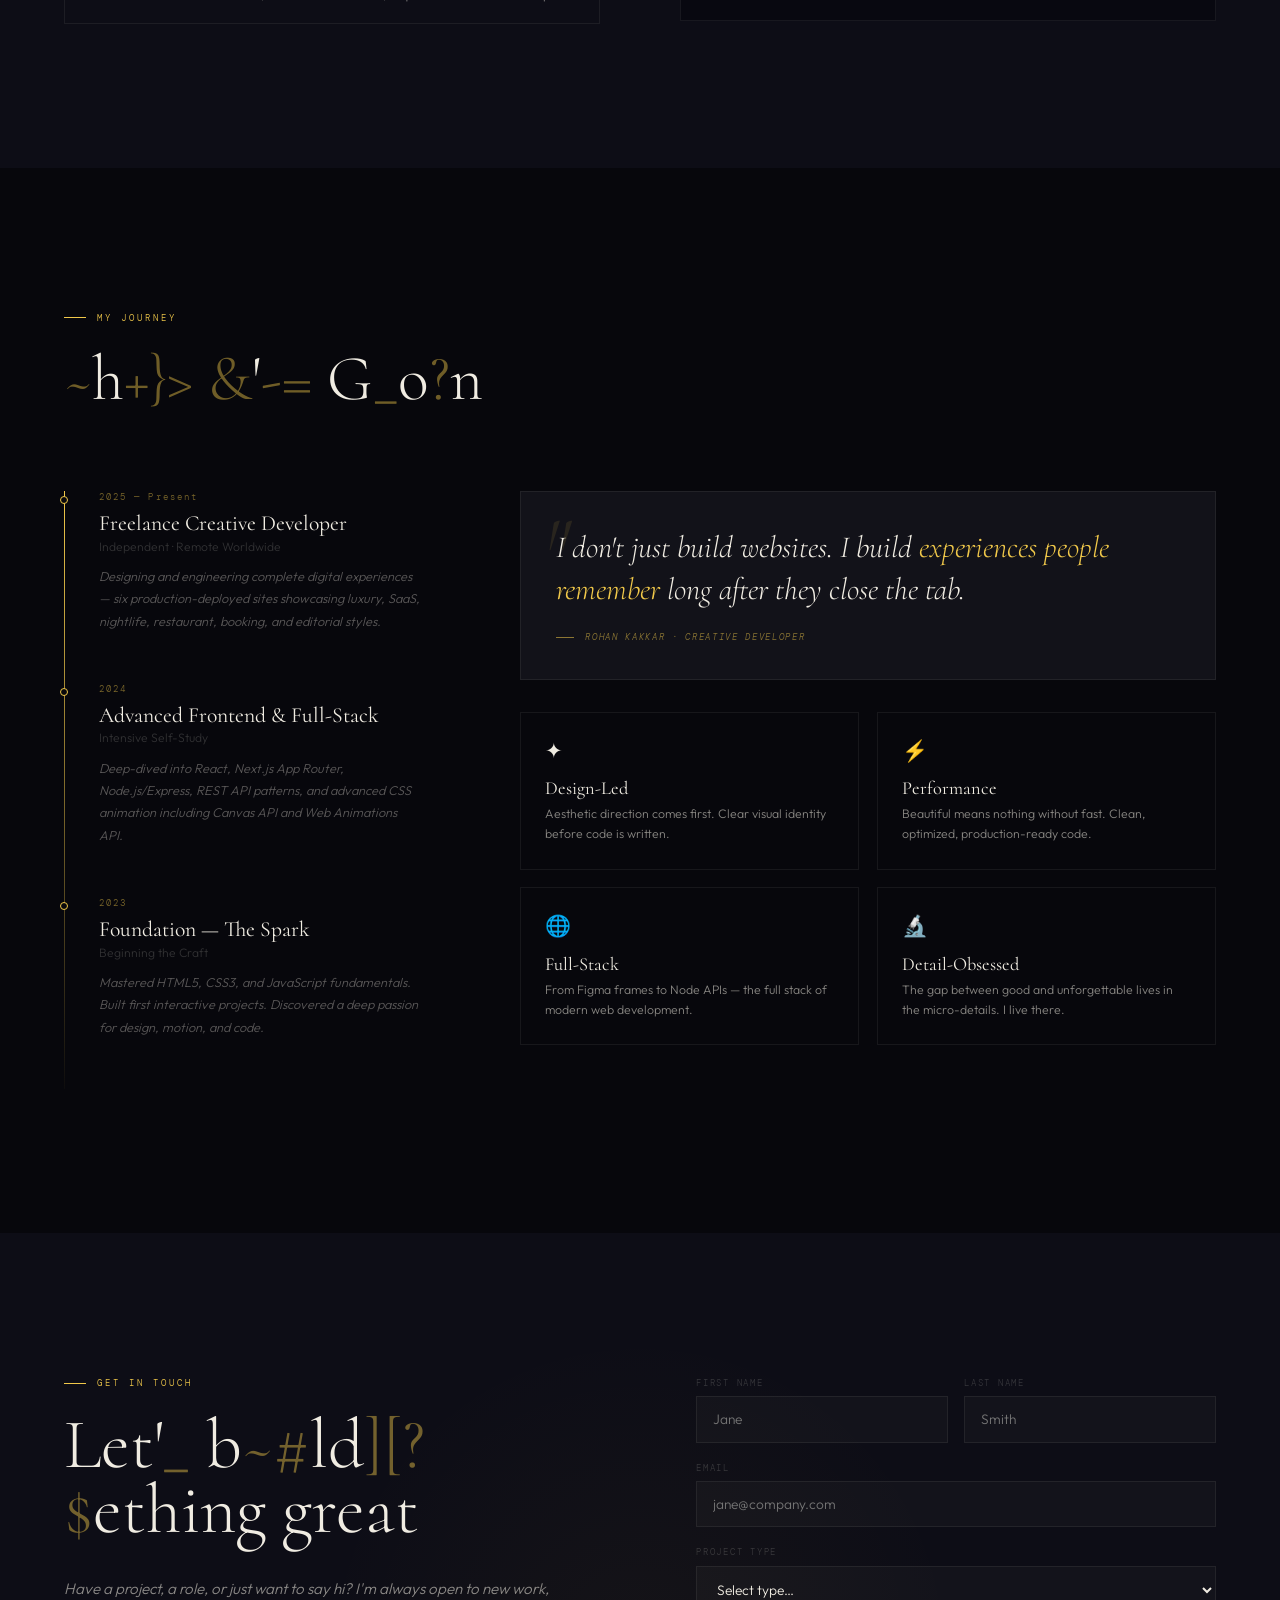
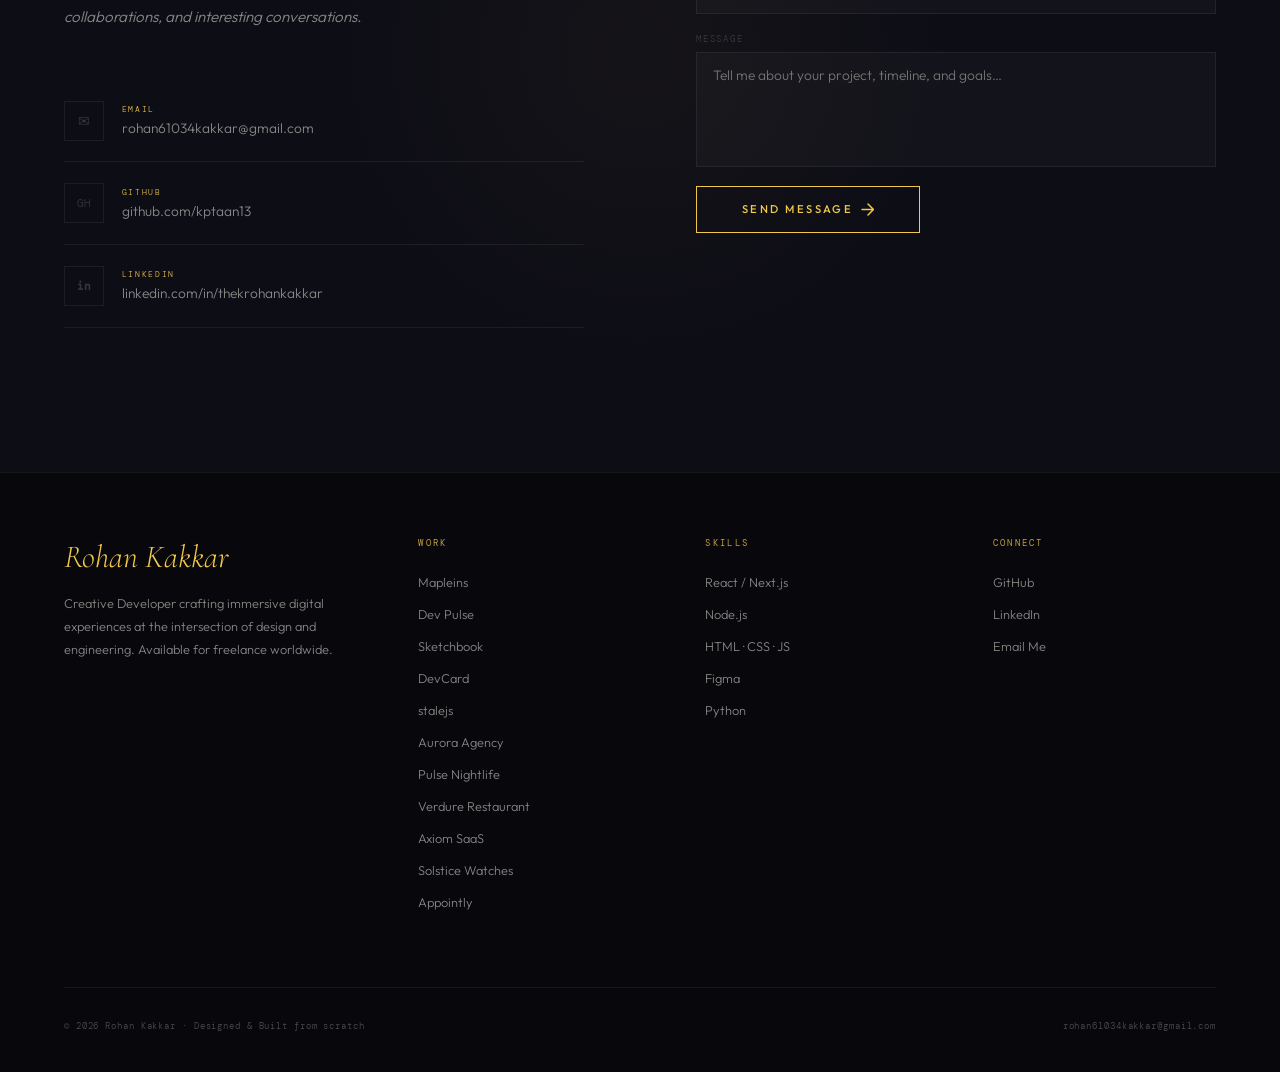
==== commit a2697522: "Improve SEO: BreadcrumbList schema, WebSite schema, robots meta, better title and keywords" ====
--- a/index.html
+++ b/index.html
@@ -3,9 +3,9 @@
 <head>
 <meta charset="UTF-8">
 <meta name="viewport" content="width=device-width, initial-scale=1.0">
-<title>Rohan Kakkar — Creative Developer</title>
-<meta name="description" content="Rohan Kakkar — Creative Developer crafting immersive digital experiences at the intersection of design and engineering. Portfolio of live projects built with React, Next.js, Supabase, and more.">
-<meta name="keywords" content="Rohan Kakkar, Creative Developer, Frontend Developer, Portfolio, React, Next.js, Web Design, UI Developer">
+<title>Rohan Kakkar — Full-Stack Developer & Creative Developer | Canada</title>
+<meta name="description" content="Rohan Kakkar is a Full-Stack Developer based in Canada specializing in React, Next.js, and Supabase. 11 live projects including Mapleins, stalejs, and DevCard. Available for freelance worldwide.">
+<meta name="keywords" content="Rohan Kakkar, Full-Stack Developer, Creative Developer, Frontend Developer, React Developer Canada, Next.js Developer, Supabase, Portfolio, Web Design, UI Developer, Freelance Developer Canada">
 <meta name="author" content="Rohan Kakkar">
 <meta name="robots" content="index, follow">
 <link rel="canonical" href="https://rohankakkar.com/">
@@ -55,6 +55,21 @@
   }
 }
 </script>
+<script type="application/ld+json">
+{
+  "@context": "https://schema.org",
+  "@type": "WebSite",
+  "name": "Rohan Kakkar",
+  "url": "https://rohankakkar.com",
+  "description": "Portfolio of Rohan Kakkar — Full-Stack Developer based in Canada.",
+  "author": { "@type": "Person", "name": "Rohan Kakkar" },
+  "potentialAction": {
+    "@type": "SearchAction",
+    "target": "https://rohankakkar.com/blog.html?q={search_term_string}",
+    "query-input": "required name=search_term_string"
+  }
+}
+</script>
 <link href="https://fonts.googleapis.com/css2?family=Cormorant:ital,wght@0,300;0,400;0,600;1,300;1,400&family=Outfit:wght@300;400;500;600&family=DM+Mono:wght@300;400&display=swap" rel="stylesheet">
 <link rel="stylesheet" href="styles.css">
 </head>
--- a/styles.css
+++ b/styles.css
@@ -33,34 +33,46 @@
 .nav-links a:hover{color:var(--gold);}
 .nav-links a:hover::after{width:100%;}
 
-/* ── TEXT SWAP EFFECT ───────────────────────────────────────────────────────── */
-.tx-swap{
-  position:relative;
-  display:inline-flex;
-  flex-direction:column;
-  overflow:hidden;
-  vertical-align:bottom;
-  height:1em;
-}
-.tx-swap .tx-a,.tx-swap .tx-b{
-  display:block;
-  line-height:1;
-  transition:transform .3s cubic-bezier(.4,0,.2,1);
-  will-change:transform;
-}
-.tx-swap .tx-b{
-  position:absolute;
-  top:100%;
-  left:0;
-  color:var(--gold);
-  white-space:nowrap;
-}
+/* ── TEXT SWAP (slide up) ───────────────────────────────────────────────────── */
+.tx-swap{position:relative;display:inline-flex;flex-direction:column;overflow:hidden;vertical-align:bottom;height:1em;}
+.tx-swap .tx-a,.tx-swap .tx-b{display:block;line-height:1;transition:transform .3s cubic-bezier(.4,0,.2,1);will-change:transform;}
+.tx-swap .tx-b{position:absolute;top:100%;left:0;color:var(--gold);white-space:nowrap;}
 .tx-swap:hover .tx-a{transform:translateY(-110%);}
 .tx-swap:hover .tx-b{transform:translateY(-110%);}
-
-/* Hero-size swap inherits parent line-height */
+.tx-swap.tx-reveal{
+  display:inline-grid;
+  grid-template-columns:max-content;
+  grid-template-rows:1fr;
+  height:auto;
+  line-height:inherit;
+  vertical-align:baseline;
+}
+.tx-swap.tx-reveal .tx-a,
+.tx-swap.tx-reveal .tx-b{
+  grid-area:1/1;
+  line-height:inherit;
+  transform:none!important;
+  transition:none;
+}
+.tx-swap.tx-reveal .tx-a{
+  mask-repeat:no-repeat;
+  -webkit-mask-repeat:no-repeat;
+}
+.tx-swap.tx-reveal .tx-b{
+  position:relative;
+  top:auto;
+  left:auto;
+  clip-path:circle(0px at 50% 50%);
+  -webkit-clip-path:circle(0px at 50% 50%);
+}
+.tx-swap.tx-reveal:hover .tx-a,
+.tx-swap.tx-reveal:hover .tx-b{transform:none;}
+.tx-swap.tx-reveal.tapped .tx-b{
+  clip-path:circle(160px at 50% 50%);
+  -webkit-clip-path:circle(160px at 50% 50%);
+}
 .hero-swap{height:.9em;}
-.hero-swap .tx-b{font-style:italic;}
+.hero-swap .tx-b{font-style:italic;color:var(--fg);}
 .nav-btn{padding:.5rem 1.4rem;border:1px solid var(--border-gold);font-size:.67rem;letter-spacing:.2em;text-transform:uppercase;color:var(--gold);text-decoration:none;transition:all .35s;display:flex;align-items:center;gap:.5rem;}
 .nav-btn:hover{background:var(--gold);color:var(--bg);}
 .nav-dot{width:6px;height:6px;border-radius:50%;background:#4ade80;box-shadow:0 0 7px #4ade80;animation:pulse 2s infinite;}
@@ -71,10 +83,10 @@
 #tw{min-width:1px;}
 .hero-h{font-family:'Cormorant',serif;font-size:clamp(4.5rem,10.5vw,12.5rem);font-weight:300;line-height:.9;letter-spacing:-.02em;margin-bottom:2rem;}
 .hr1,.hr2,.hr3{display:block;overflow:hidden;}
-.hr1 span,.hr2 span,.hr3 span{display:block;opacity:0;animation:rr .85s cubic-bezier(.77,0,.18,1) forwards;}
-.hr1 span{animation-delay:1s;}
-.hr2 span{animation-delay:1.15s;font-style:italic;color:transparent;-webkit-text-stroke:1.5px rgba(240,236,226,.2);}
-.hr3 span{animation-delay:1.3s;color:var(--gold);font-style:italic;font-size:.6em;}
+.hr1>span,.hr2>span,.hr3>span{display:block;opacity:0;animation:rr .85s cubic-bezier(.77,0,.18,1) forwards;}
+.hr1>span{animation-delay:1s;}
+.hr2>span{animation-delay:1.15s;font-style:italic;color:transparent;-webkit-text-stroke:1.5px rgba(240,236,226,.2);}
+.hr3>span{animation-delay:1.3s;color:var(--gold);font-style:italic;font-size:.6em;}
 @keyframes rr{from{opacity:0;transform:translateY(105%);}to{opacity:1;transform:translateY(0);}}
 .hero-p{max-width:460px;font-size:1rem;line-height:1.9;color:var(--fg2);margin-bottom:3rem;opacity:0;animation:su .7s ease 1.55s forwards;}
 .hero-p strong{color:var(--fg);font-weight:400;}
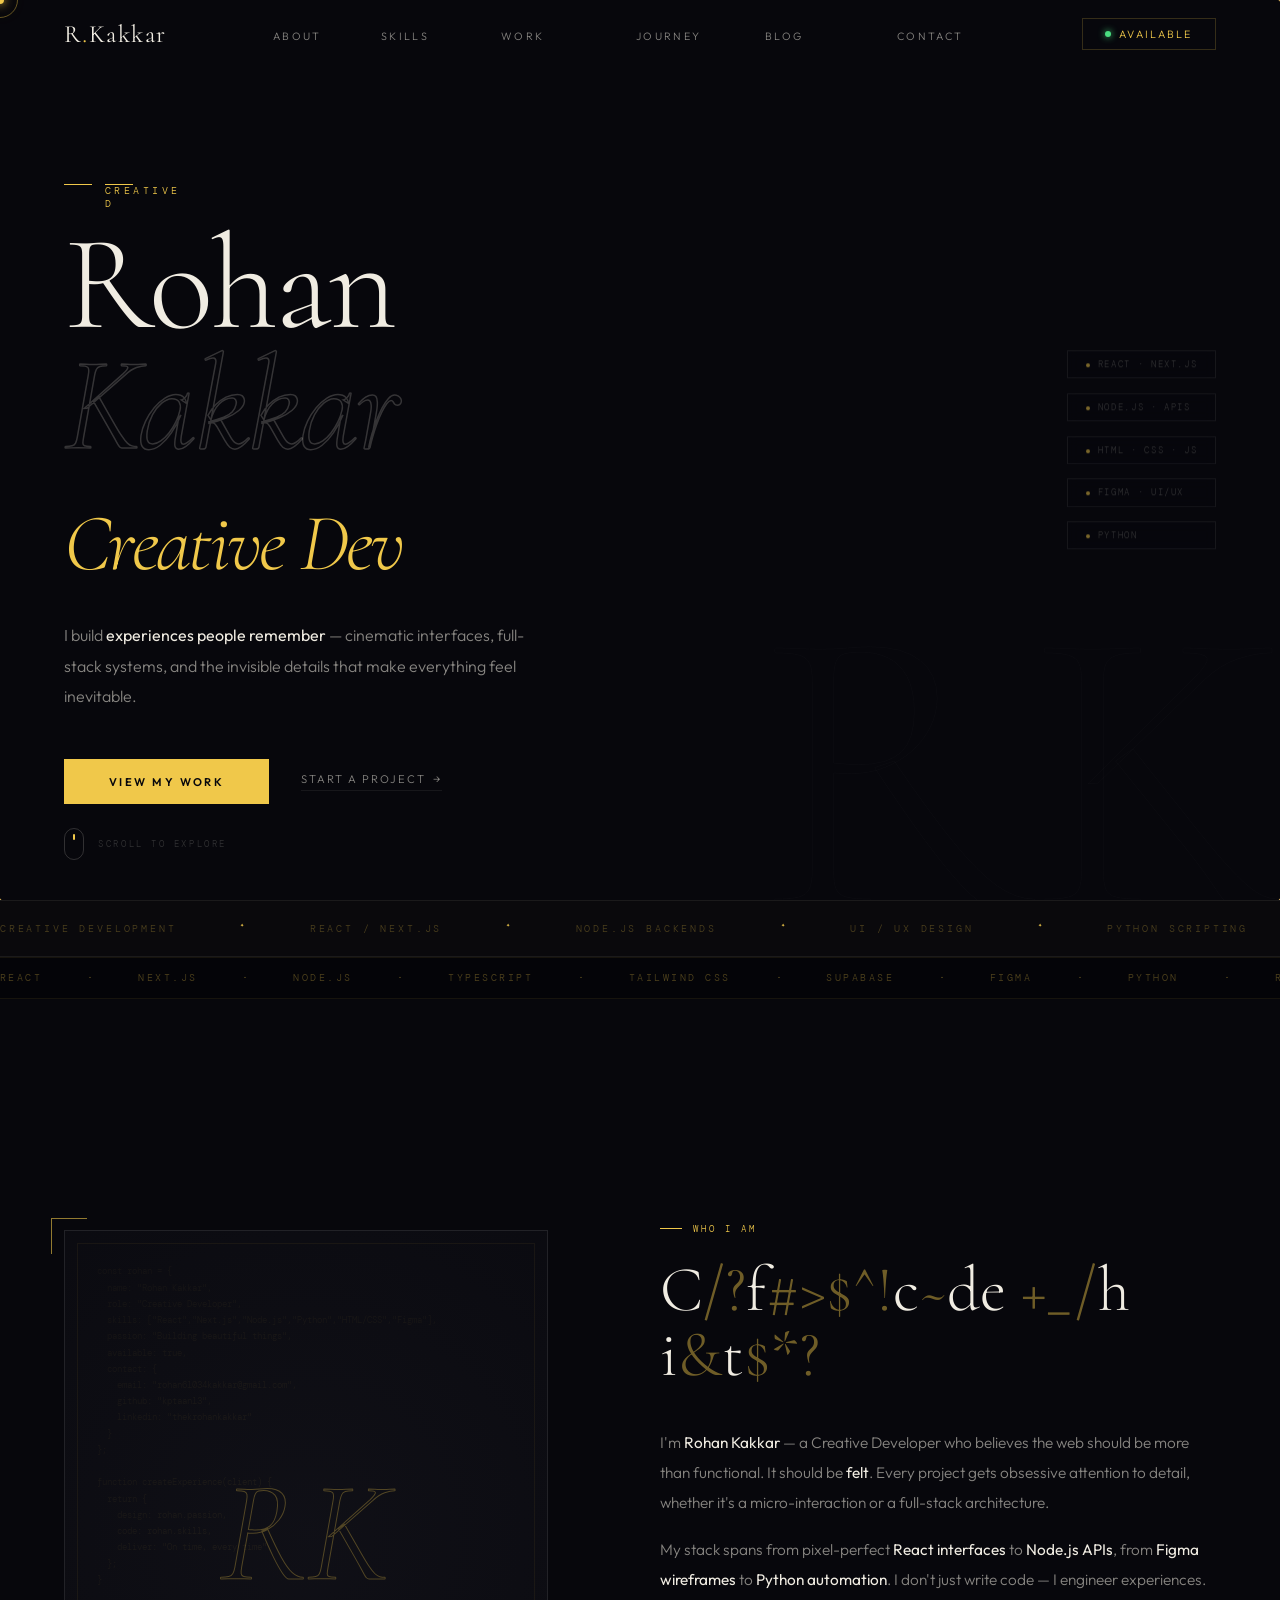
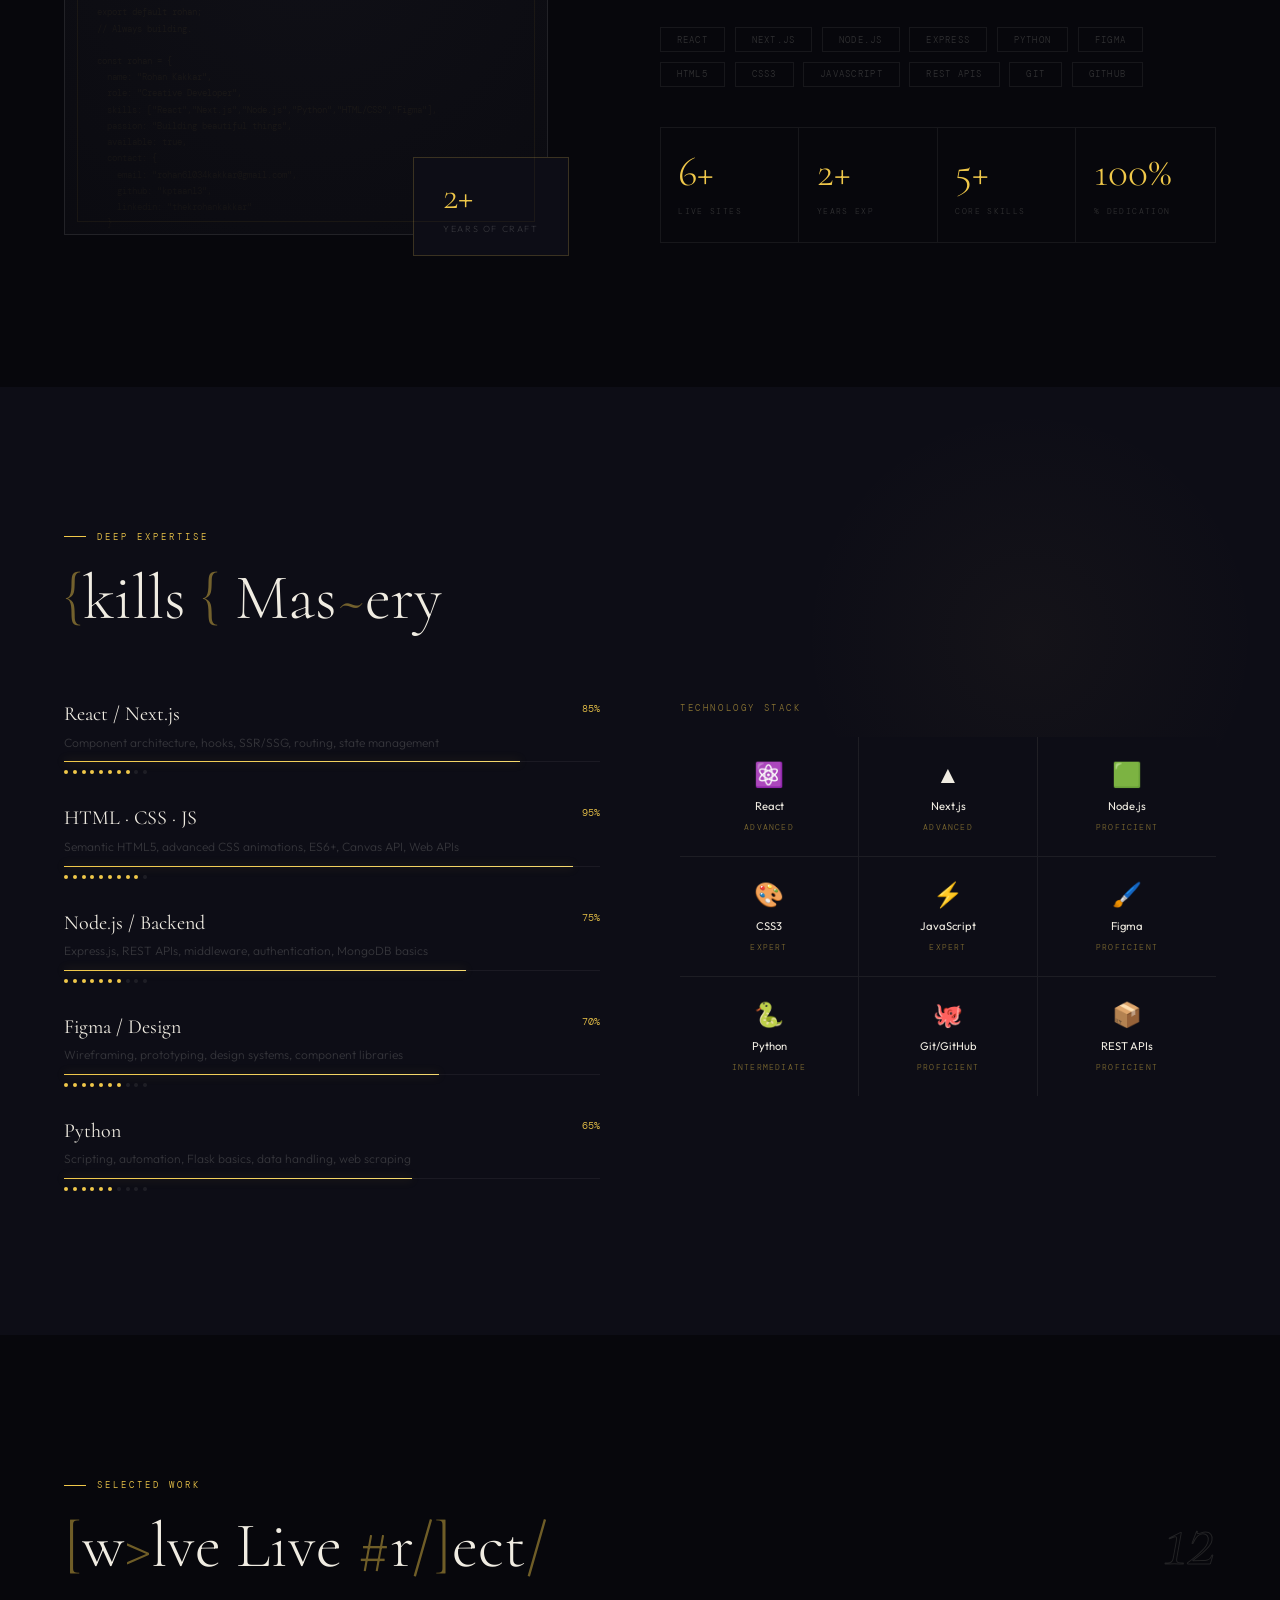
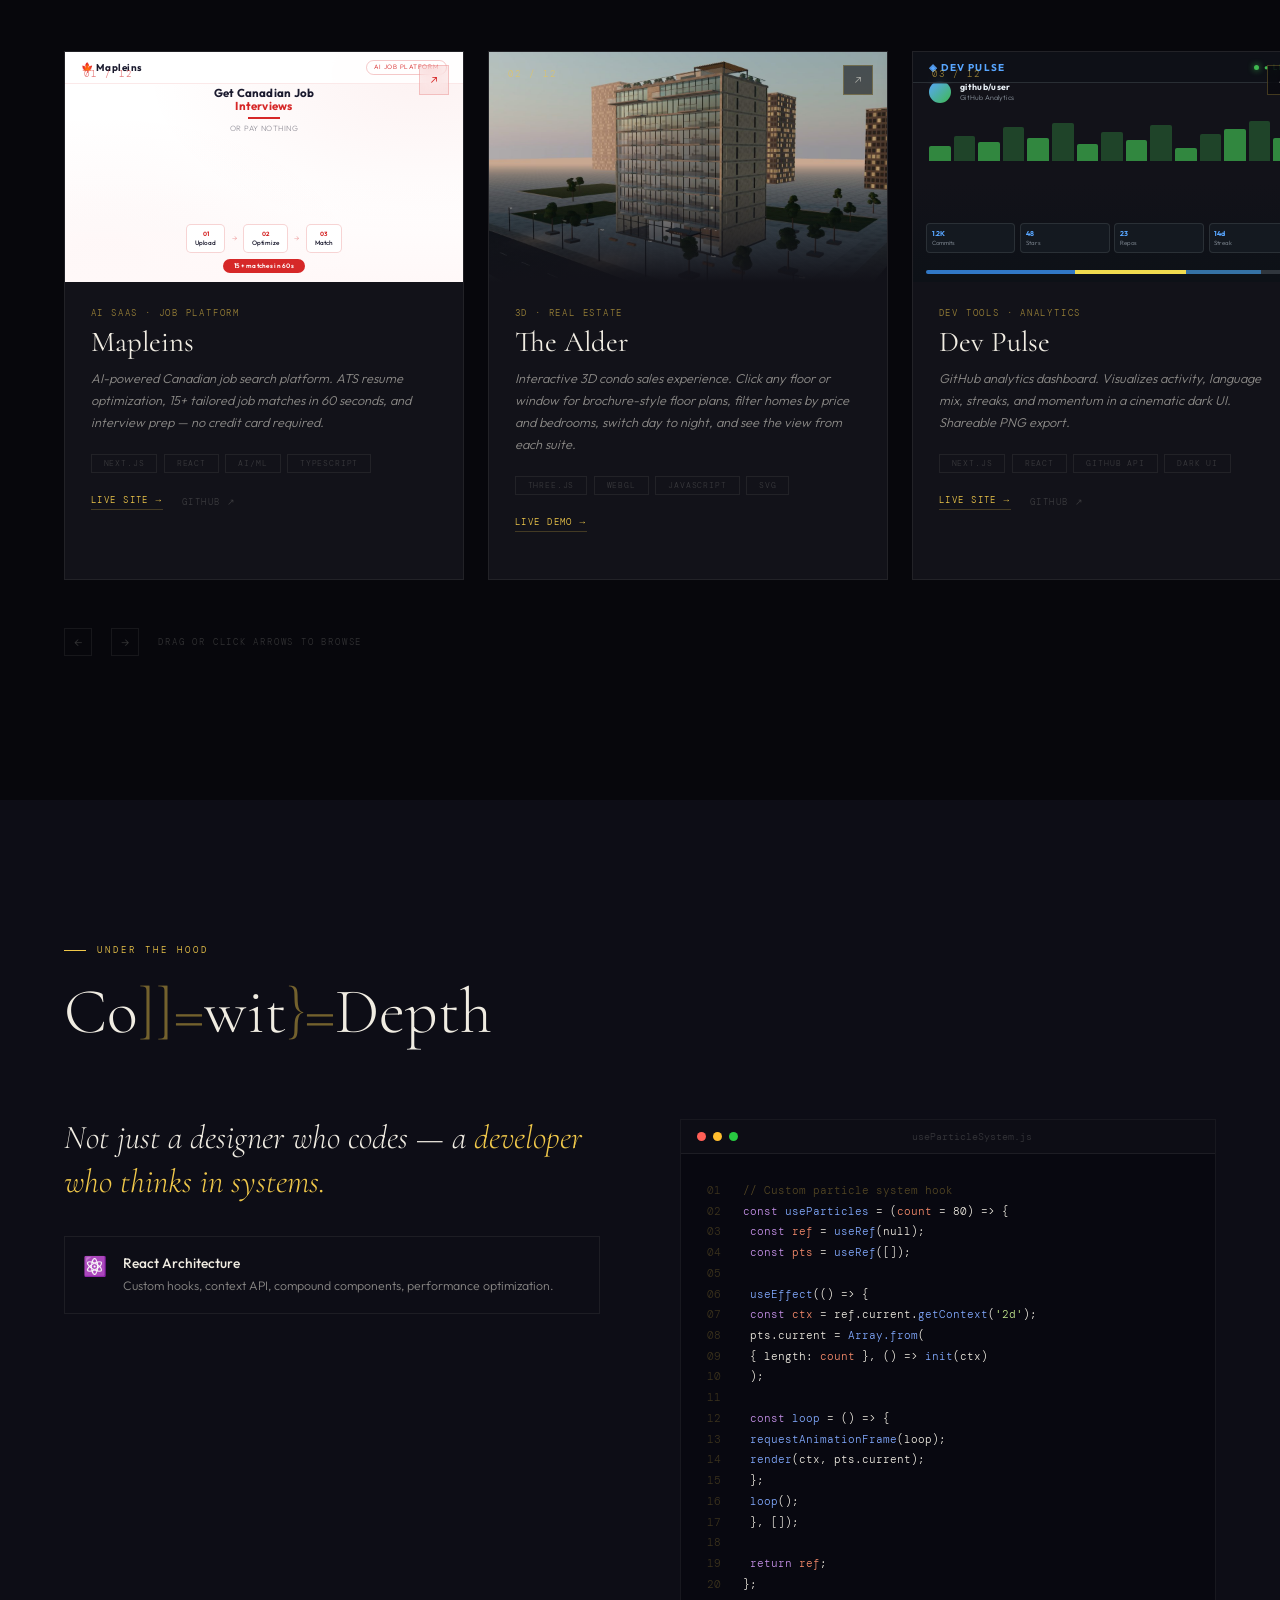
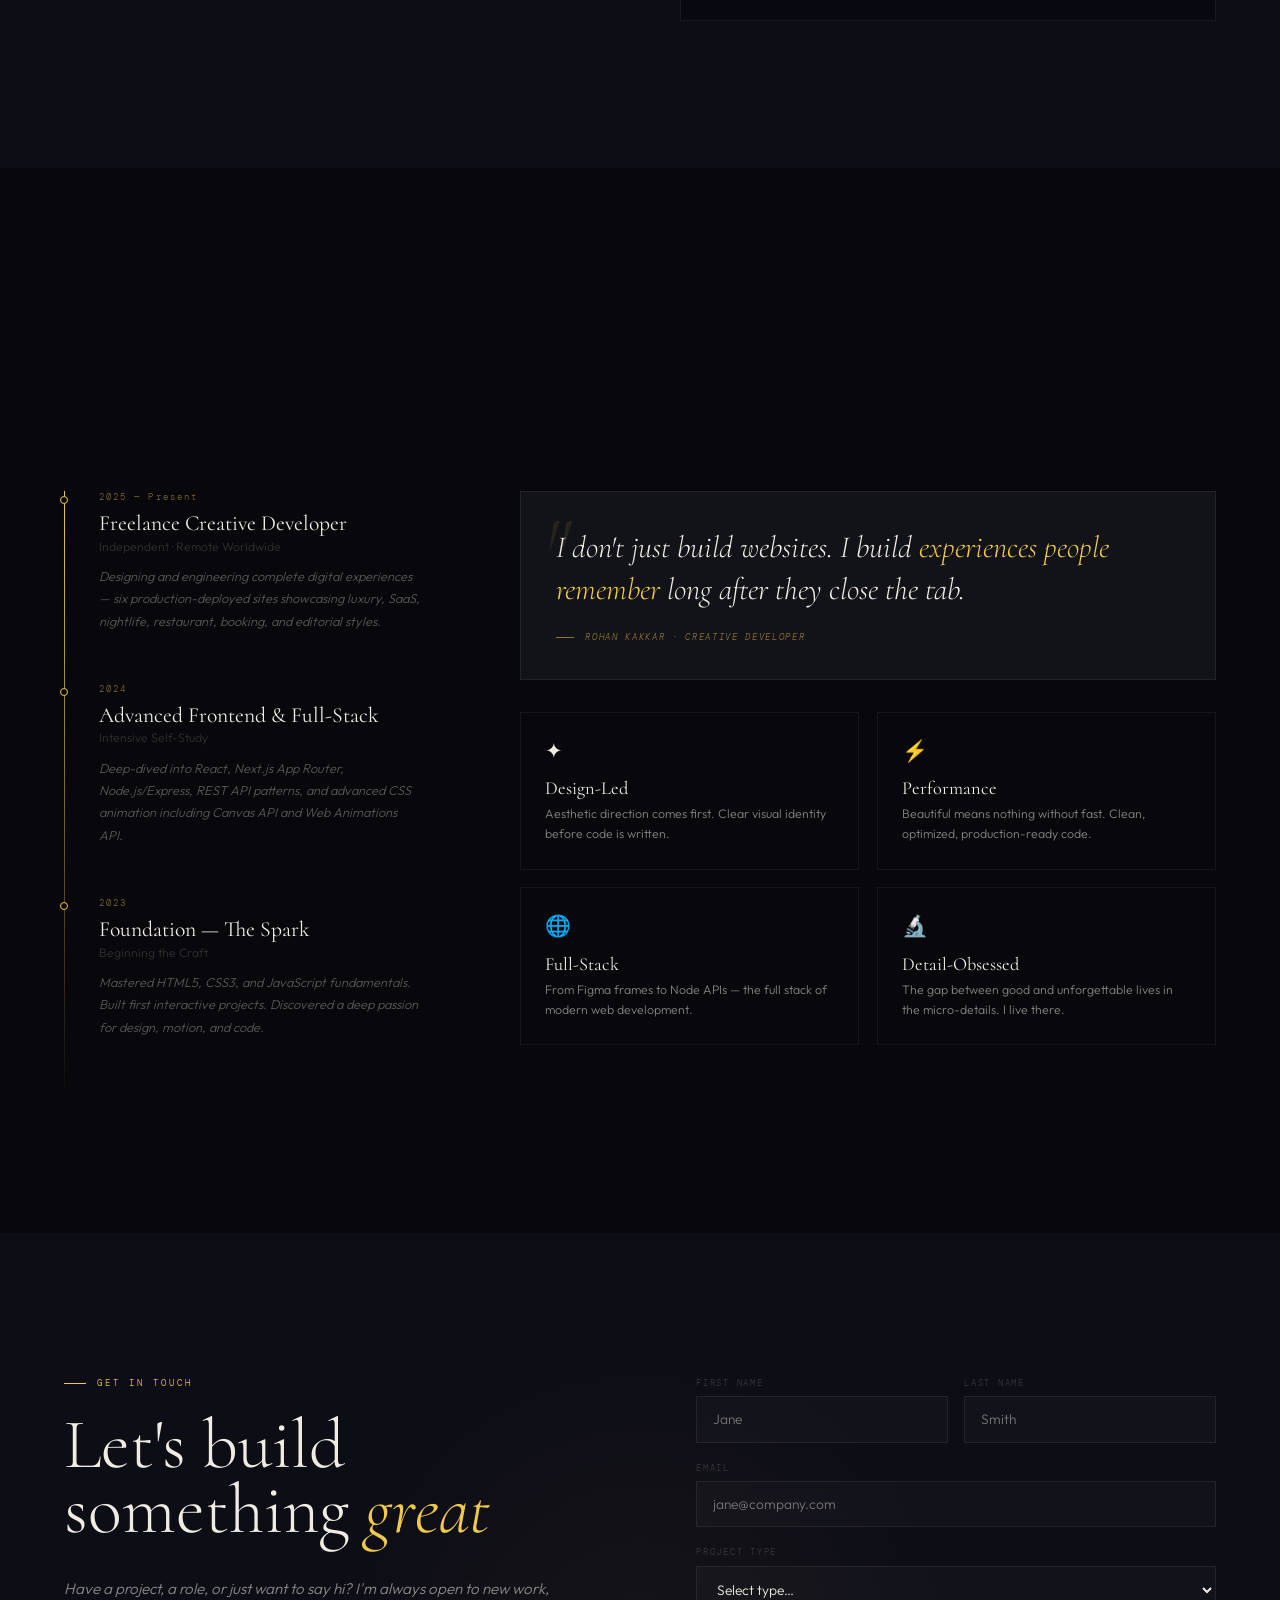
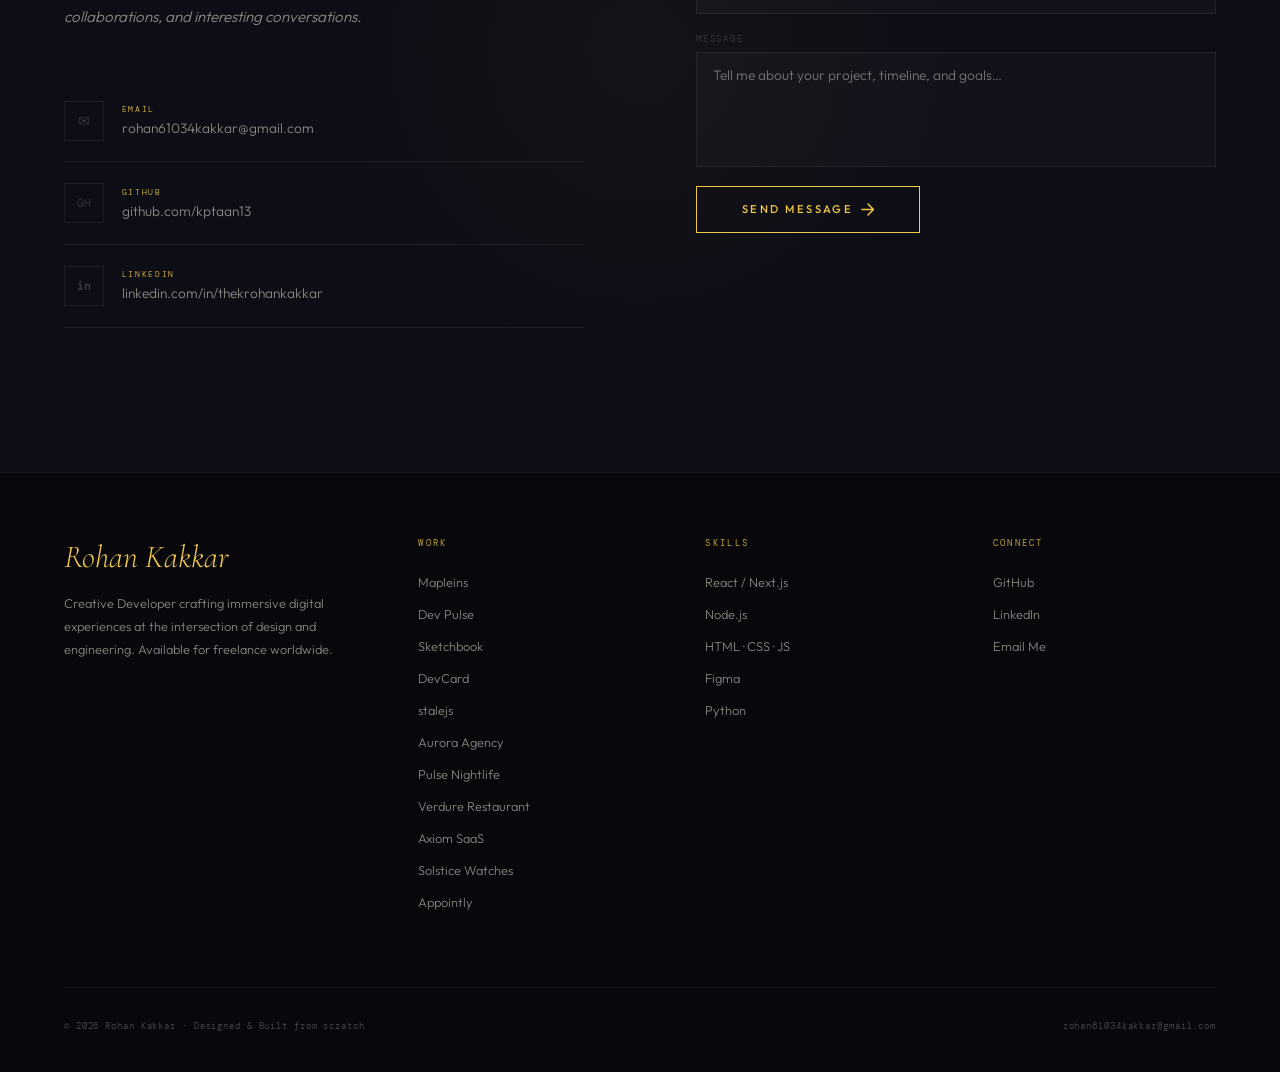
==== commit b3ea4aad: "Add The Alder interactive 3D real estate demo New page at /alder/ with a project card (02 of 12) on " ====
--- a/index.html
+++ b/index.html
@@ -4,7 +4,7 @@
 <meta charset="UTF-8">
 <meta name="viewport" content="width=device-width, initial-scale=1.0">
 <title>Rohan Kakkar — Full-Stack Developer & Creative Developer | Canada</title>
-<meta name="description" content="Rohan Kakkar is a Full-Stack Developer based in Canada specializing in React, Next.js, and Supabase. 11 live projects including Mapleins, stalejs, and DevCard. Available for freelance worldwide.">
+<meta name="description" content="Rohan Kakkar is a Full-Stack Developer based in Canada specializing in React, Next.js, and Supabase. 12 live projects including Mapleins, stalejs, DevCard and The Alder 3D real estate demo. Available for freelance worldwide.">
 <meta name="keywords" content="Rohan Kakkar, Full-Stack Developer, Creative Developer, Frontend Developer, React Developer Canada, Next.js Developer, Supabase, Portfolio, Web Design, UI Developer, Freelance Developer Canada">
 <meta name="author" content="Rohan Kakkar">
 <meta name="robots" content="index, follow">
@@ -251,9 +251,9 @@
   <div class="proj-head">
     <div class="rv">
       <p class="sec-tag">Selected Work</p>
-      <h2 class="sec-h">Eleven <em>Live</em><br><span class="ghost">Projects</span></h2>
-    </div>
-    <div class="proj-bignum rv-r">11</div>
+      <h2 class="sec-h">Twelve <em>Live</em><br><span class="ghost">Projects</span></h2>
+    </div>
+    <div class="proj-bignum rv-r">12</div>
   </div>
   <div class="proj-scroll" id="ps">
     <!-- Mapleins -->
@@ -281,7 +281,7 @@
           <div class="ml-badge">15+ matches in 60s</div>
         </div>
         <div class="cv-fade" style="background:linear-gradient(to top,#fff8f8,transparent)"></div>
-        <div class="cv-num" style="color:#d62828;border-color:rgba(214,40,40,.2)">01 / 11</div>
+        <div class="cv-num" style="color:#d62828;border-color:rgba(214,40,40,.2)">01 / 12</div>
         <span class="cv-ext" style="background:rgba(214,40,40,.08);color:#d62828;border-color:rgba(214,40,40,.2)" onclick="event.stopPropagation();event.preventDefault();window.open('https://www.mapleins.com','_blank')">↗</span>
       </div>
       <div class="cb">
@@ -290,6 +290,22 @@
         <p class="cb-desc">AI-powered Canadian job search platform. ATS resume optimization, 15+ tailored job matches in 60 seconds, and interview prep — no credit card required.</p>
         <div class="cb-tags"><span class="ctag">Next.js</span><span class="ctag">React</span><span class="ctag">AI/ML</span><span class="ctag">TypeScript</span></div>
         <div class="cb-links"><span class="clink-a">Live Site →</span><span class="clink-b">GitHub ↗</span></div>
+      </div>
+    </a>
+    <!-- The Alder (3D real estate) -->
+    <a class="pcard" href="/alder/" target="_blank">
+      <div class="cv">
+        <img src="/alder/cover.jpg" alt="3D render of The Alder, a ten-storey glass condo tower at sunset" loading="lazy" style="position:absolute;inset:0;width:100%;height:100%;object-fit:cover;object-position:50% 40%">
+        <div class="cv-fade"></div>
+        <div class="cv-num">02 / 12</div>
+        <span class="cv-ext" onclick="event.stopPropagation();event.preventDefault();window.open('/alder/','_blank')">↗</span>
+      </div>
+      <div class="cb">
+        <div class="cb-cat">3D · Real Estate</div>
+        <h3 class="cb-name">The Alder</h3>
+        <p class="cb-desc">Interactive 3D condo sales experience. Click any floor or window for brochure-style floor plans, filter homes by price and bedrooms, switch day to night, and see the view from each suite.</p>
+        <div class="cb-tags"><span class="ctag">Three.js</span><span class="ctag">WebGL</span><span class="ctag">JavaScript</span><span class="ctag">SVG</span></div>
+        <div class="cb-links"><span class="clink-a">Live Demo →</span></div>
       </div>
     </a>
     <!-- Dev Pulse -->
@@ -323,7 +339,7 @@
           </div>
         </div>
         <div class="cv-fade" style="background:linear-gradient(to top,#0d1117,transparent)"></div>
-        <div class="cv-num">02 / 11</div>
+        <div class="cv-num">03 / 12</div>
         <span class="cv-ext" onclick="event.stopPropagation();event.preventDefault();window.open('https://dev-pulse-rose.vercel.app/','_blank')">↗</span>
       </div>
       <div class="cb">
@@ -356,7 +372,7 @@
           </div>
         </div>
         <div class="cv-fade" style="background:linear-gradient(to top,#fdf8f0,transparent)"></div>
-        <div class="cv-num" style="color:#1a1209;border-color:rgba(26,18,9,.15);background:rgba(26,18,9,.06)">03 / 11</div>
+        <div class="cv-num" style="color:#1a1209;border-color:rgba(26,18,9,.15);background:rgba(26,18,9,.06)">04 / 12</div>
         <span class="cv-ext" style="background:rgba(26,18,9,.08);color:#1a1209;border-color:rgba(26,18,9,.15)" onclick="event.stopPropagation();event.preventDefault();window.open('https://rohan-portfolio-peach.vercel.app/','_blank')">↗</span>
       </div>
       <div class="cb">
@@ -390,7 +406,7 @@
           </div>
         </div>
         <div class="cv-fade" style="background:linear-gradient(to top,#040d1e,transparent)"></div>
-        <div class="cv-num">04 / 11</div>
+        <div class="cv-num">05 / 12</div>
         <span class="cv-ext" onclick="event.stopPropagation();event.preventDefault();window.open('https://appointly-mu.vercel.app/','_blank')">↗</span>
       </div>
       <div class="cb">
@@ -432,7 +448,7 @@
           </div>
         </div>
         <div class="cv-fade" style="background:linear-gradient(to top,#08040f,transparent)"></div>
-        <div class="cv-num">05 / 11</div>
+        <div class="cv-num">06 / 12</div>
         <span class="cv-ext" onclick="event.stopPropagation();event.preventDefault();window.open('https://getdevcard.com','_blank')">↗</span>
       </div>
       <div class="cb">
@@ -469,7 +485,7 @@
           <div class="stale-stack">Works with any stack — vanilla · React · Vue · Svelte · HTMX</div>
         </div>
         <div class="cv-fade" style="background:linear-gradient(to top,#0a0c0f,transparent)"></div>
-        <div class="cv-num">06 / 11</div>
+        <div class="cv-num">07 / 12</div>
         <span class="cv-ext" onclick="event.stopPropagation();event.preventDefault();window.open('https://github.com/kptaan13/stalejs','_blank')">↗</span>
       </div>
       <div class="cb">
@@ -496,7 +512,7 @@
           <div class="au-bignum">02</div>
         </div>
         <div class="cv-fade"></div>
-        <div class="cv-num">07 / 11</div>
+        <div class="cv-num">08 / 12</div>
         <span class="cv-ext" onclick="event.stopPropagation();event.preventDefault();window.open('https://kptaan13-aurora-agency.netlify.app/','_blank')">↗</span>
       </div>
       <div class="cb">
@@ -517,7 +533,7 @@
           <div class="pu-bars"><span></span><span></span><span></span><span></span><span></span><span></span><span></span><span></span><span></span><span></span><span></span><span></span></div>
         </div>
         <div class="cv-fade" style="background:linear-gradient(to top,#020308,transparent)"></div>
-        <div class="cv-num">08 / 11</div>
+        <div class="cv-num">09 / 12</div>
         <span class="cv-ext" onclick="event.stopPropagation();event.preventDefault();window.open('https://kptaan13-pulse-nightlife.netlify.app/','_blank')">↗</span>
       </div>
       <div class="cb">
@@ -545,7 +561,7 @@
             <div class="vd-tab a">Starters</div><div class="vd-tab">Mains</div><div class="vd-tab">Desserts</div><div class="vd-tab">Wine</div>
           </div>
         </div>
-        <div class="cv-num">09 / 11</div>
+        <div class="cv-num">10 / 12</div>
         <span class="cv-ext" style="background:rgba(250,246,239,.1);color:#2d4a2d;border-color:rgba(45,74,45,.3)" onclick="event.stopPropagation();event.preventDefault();window.open('https://kptaan13-verdure-restaurant.netlify.app/','_blank')">↗</span>
       </div>
       <div class="cb">
@@ -577,7 +593,7 @@
           </div>
         </div>
         <div class="cv-fade" style="background:linear-gradient(to top,#040611,transparent)"></div>
-        <div class="cv-num">10 / 11</div>
+        <div class="cv-num">11 / 12</div>
         <span class="cv-ext" onclick="event.stopPropagation();event.preventDefault();window.open('https://kptaan13-axiom-saas.netlify.app/','_blank')">↗</span>
       </div>
       <div class="cb">
@@ -613,7 +629,7 @@
           </div>
         </div>
         <div class="cv-fade" style="background:linear-gradient(to top,#07070b,transparent)"></div>
-        <div class="cv-num">11 / 11</div>
+        <div class="cv-num">12 / 12</div>
         <span class="cv-ext" onclick="event.stopPropagation();event.preventDefault();window.open('https://kptaan13-solstice-watches.netlify.app/','_blank')">↗</span>
       </div>
       <div class="cb">
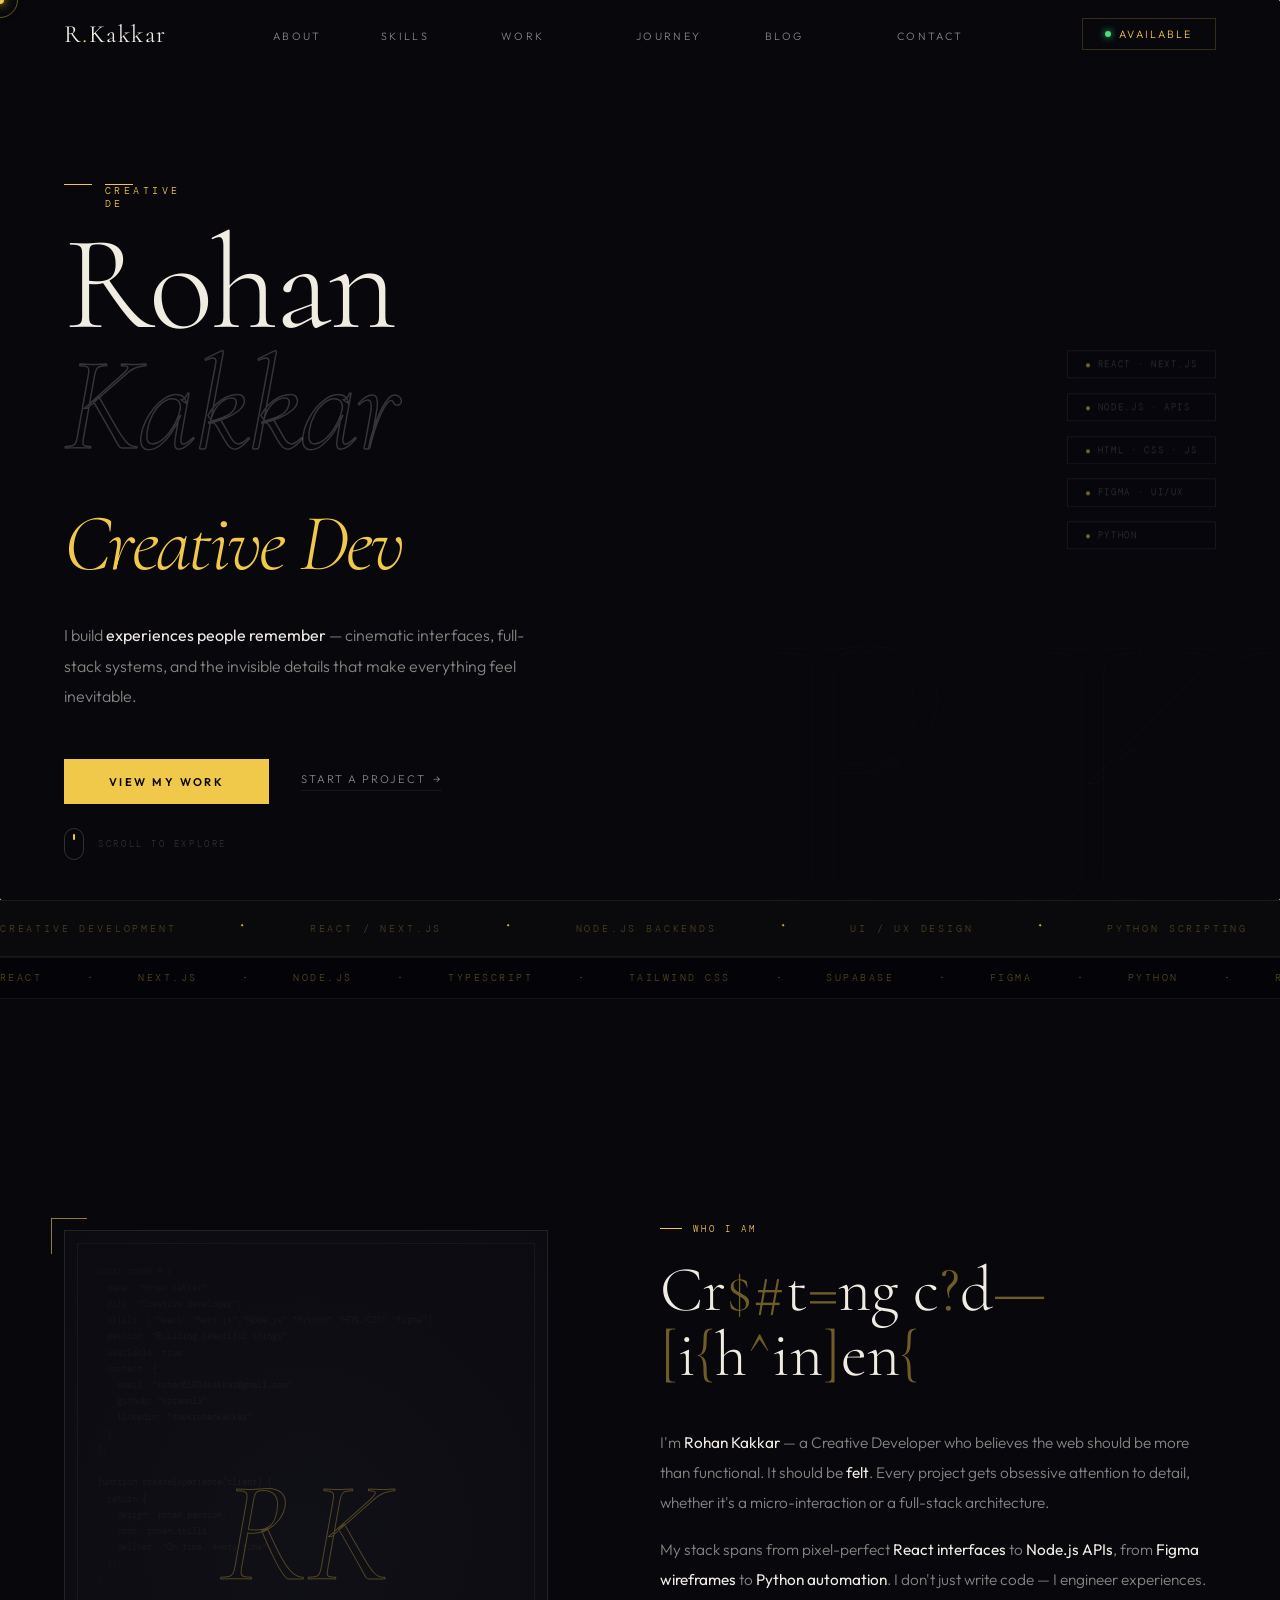
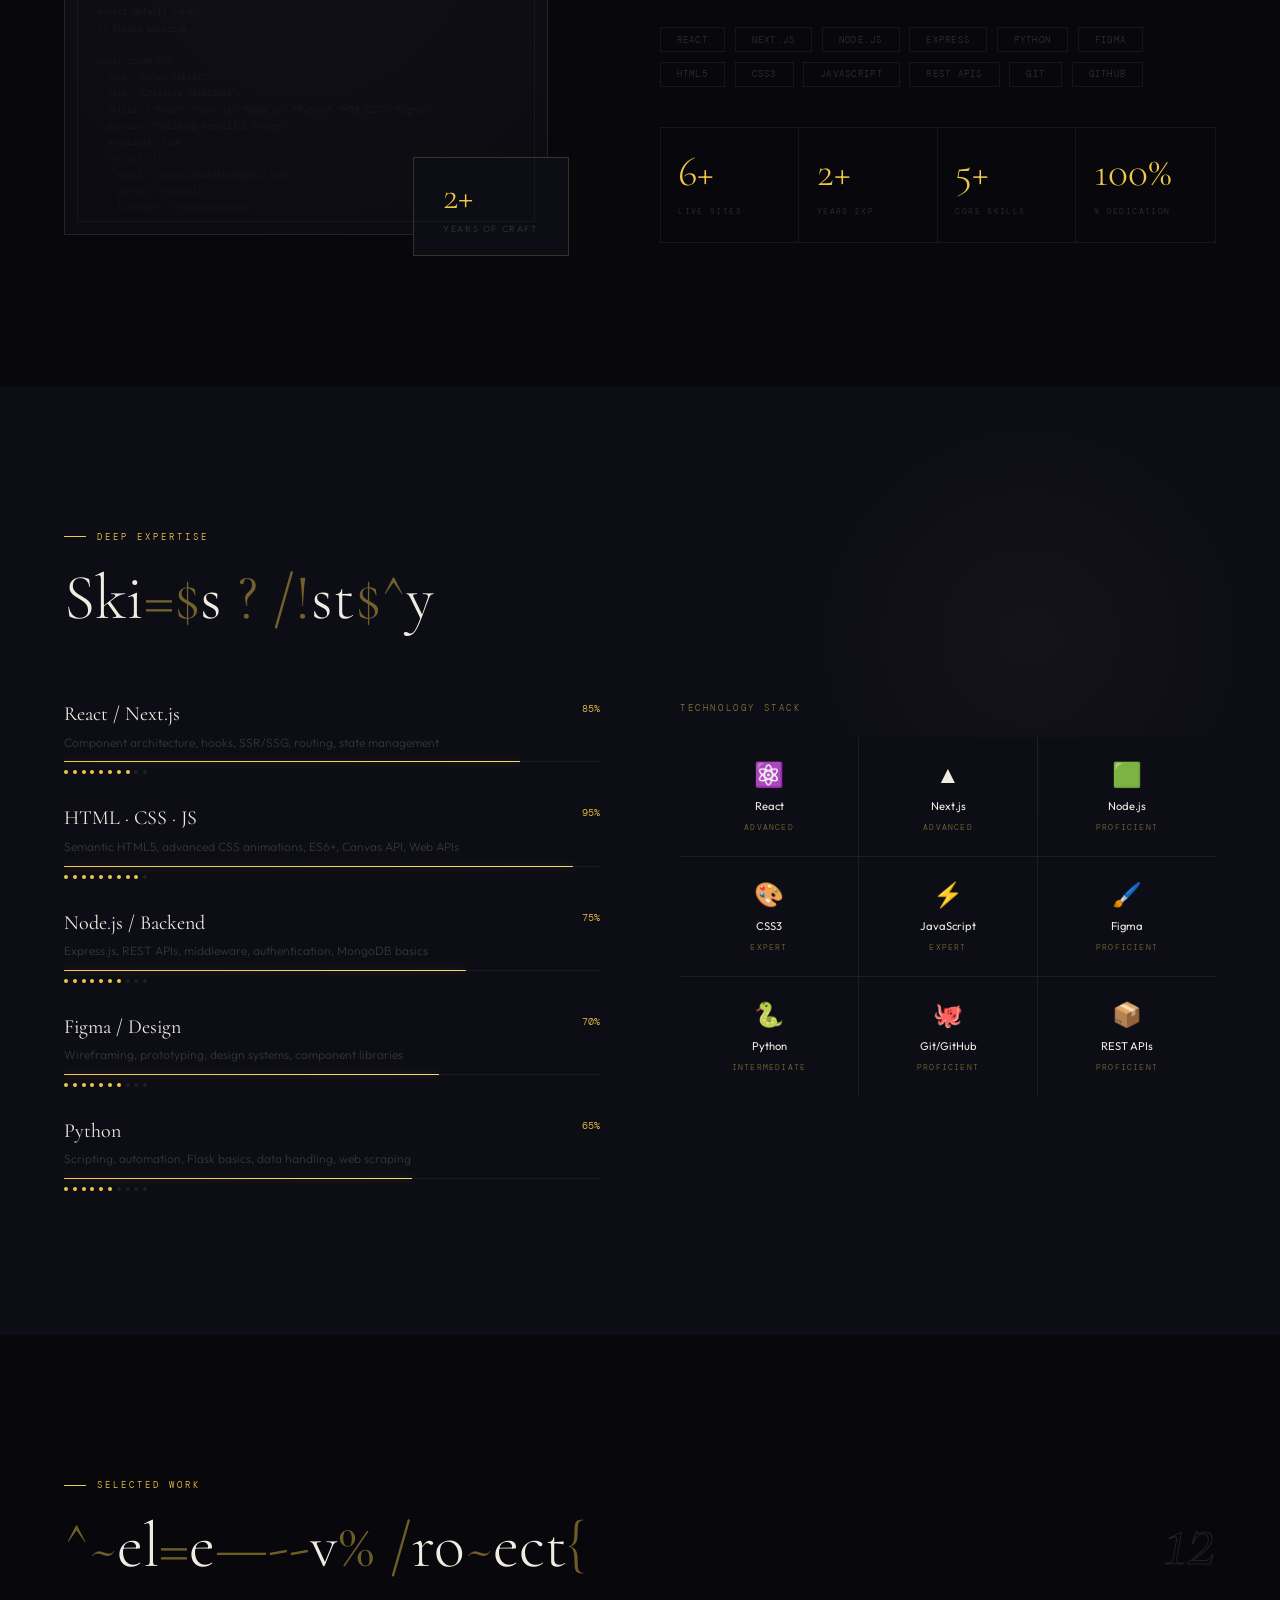
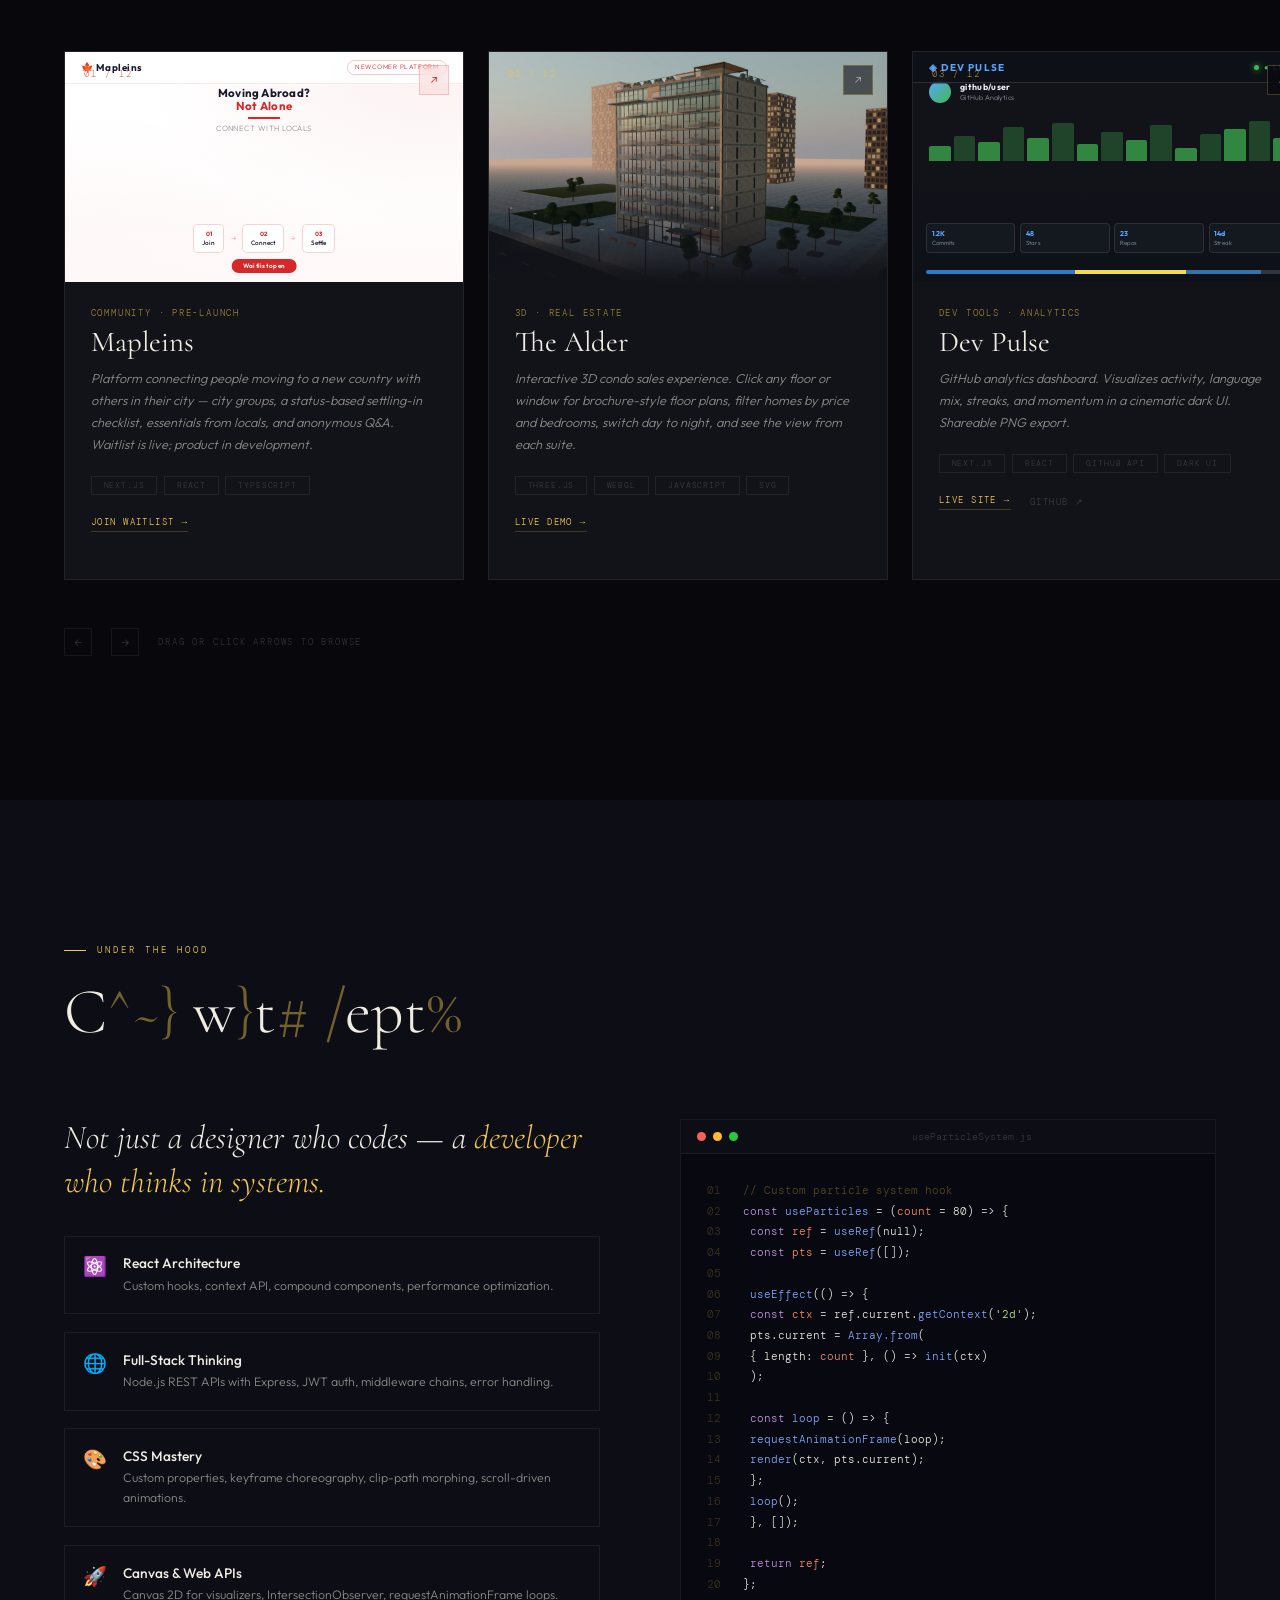
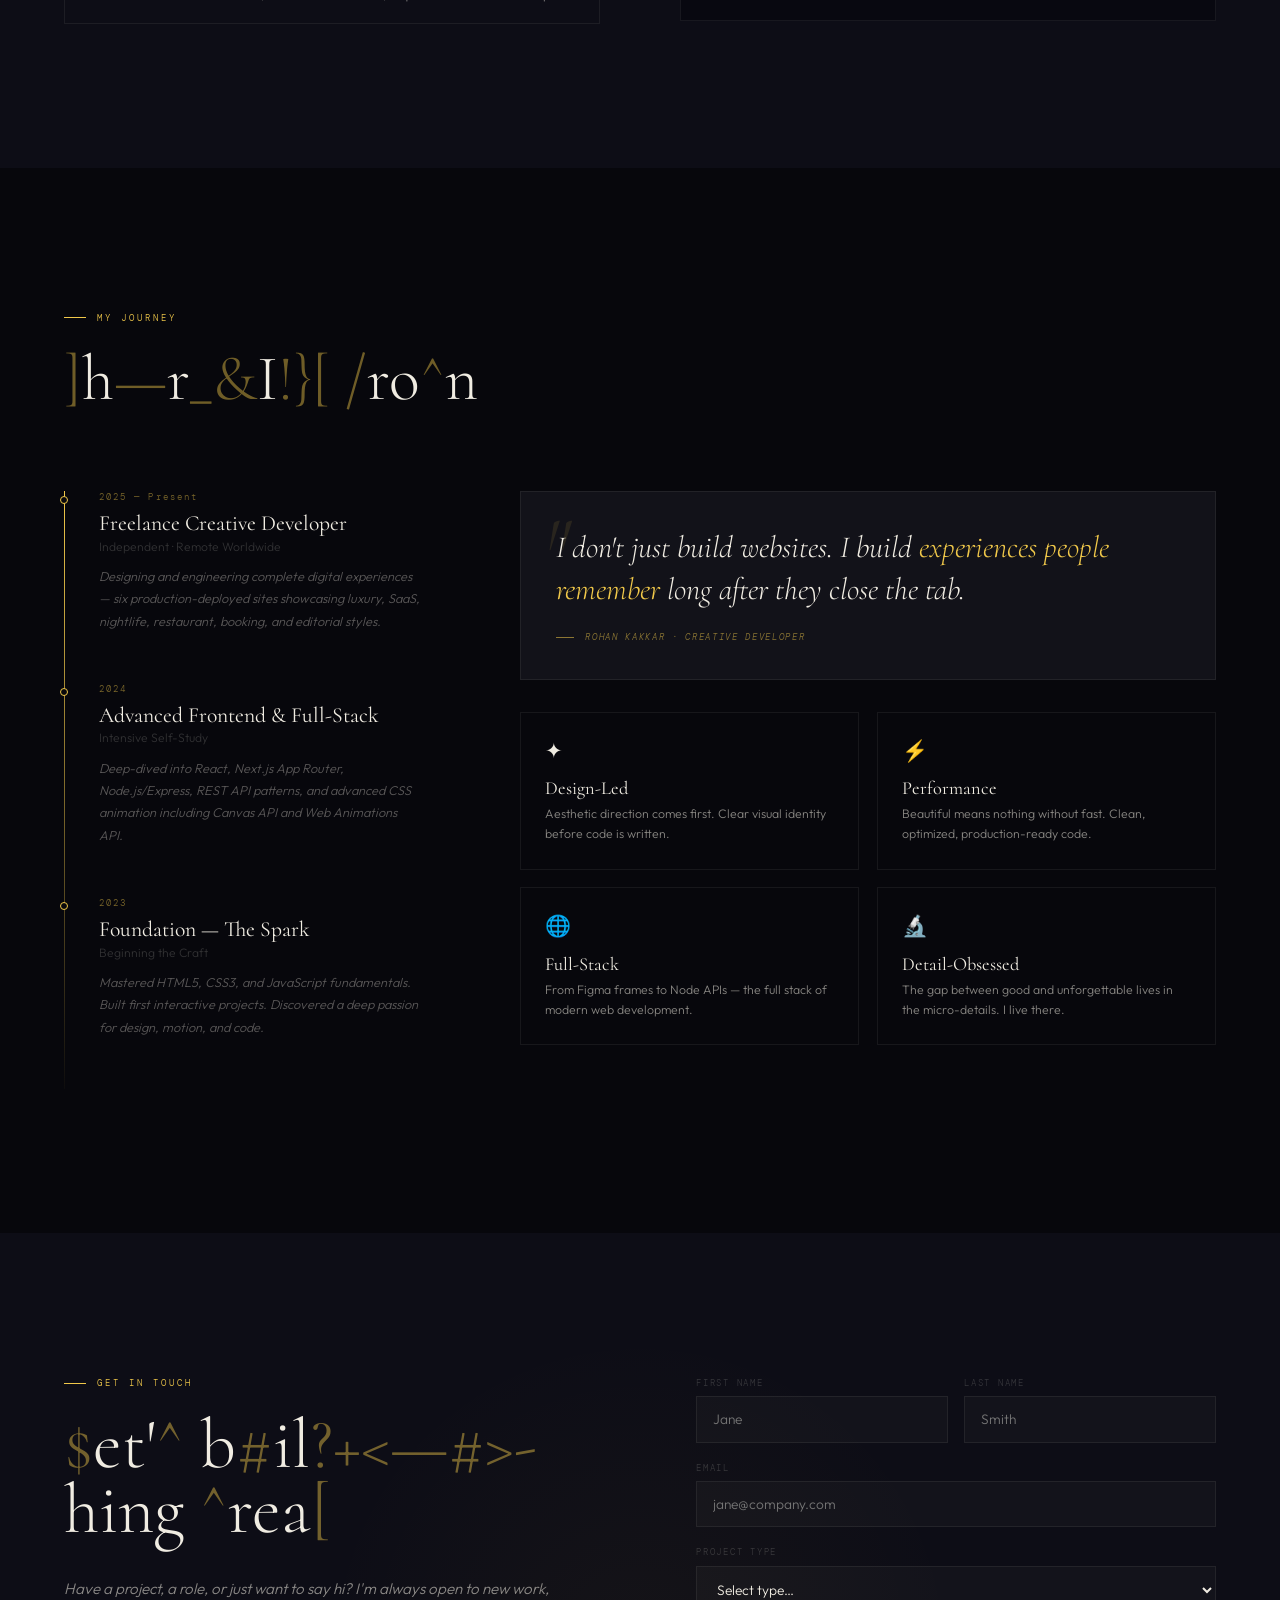
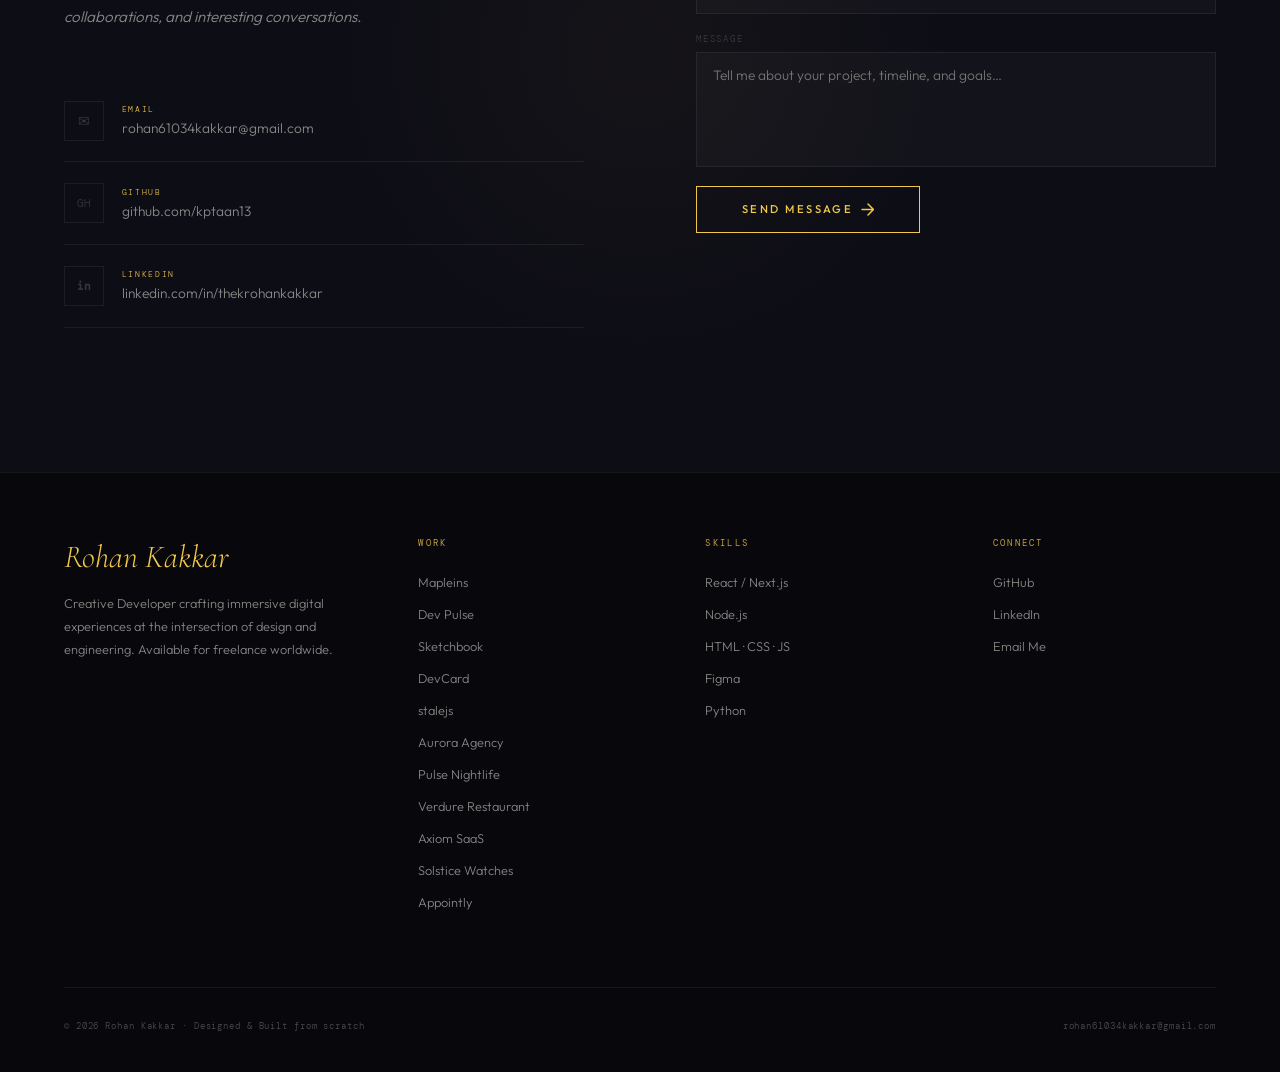
==== commit 29525464: "Fix newsletter signup, improve contact emails, update Mapleins card - Blog newsletter now sends sign" ====
--- a/index.html
+++ b/index.html
@@ -263,33 +263,33 @@
           <div class="ml-bg"></div>
           <div class="ml-nav">
             <span class="ml-logo">🍁 Mapleins</span>
-            <span class="ml-tag">AI Job Platform</span>
+            <span class="ml-tag">Newcomer Platform</span>
           </div>
           <div class="ml-hero">
-            <div class="ml-h1">Get Canadian Job</div>
-            <div class="ml-h2">Interviews</div>
+            <div class="ml-h1">Moving Abroad?</div>
+            <div class="ml-h2">Not Alone</div>
             <div class="ml-underline"></div>
-            <div class="ml-sub">or Pay Nothing</div>
+            <div class="ml-sub">Connect with locals</div>
           </div>
           <div class="ml-steps">
-            <div class="ml-step"><span class="ml-sn">01</span><span class="ml-sl">Upload</span></div>
+            <div class="ml-step"><span class="ml-sn">01</span><span class="ml-sl">Join</span></div>
             <div class="ml-arr">→</div>
-            <div class="ml-step"><span class="ml-sn">02</span><span class="ml-sl">Optimize</span></div>
+            <div class="ml-step"><span class="ml-sn">02</span><span class="ml-sl">Connect</span></div>
             <div class="ml-arr">→</div>
-            <div class="ml-step"><span class="ml-sn">03</span><span class="ml-sl">Match</span></div>
-          </div>
-          <div class="ml-badge">15+ matches in 60s</div>
+            <div class="ml-step"><span class="ml-sn">03</span><span class="ml-sl">Settle</span></div>
+          </div>
+          <div class="ml-badge">Waitlist open</div>
         </div>
         <div class="cv-fade" style="background:linear-gradient(to top,#fff8f8,transparent)"></div>
         <div class="cv-num" style="color:#d62828;border-color:rgba(214,40,40,.2)">01 / 12</div>
         <span class="cv-ext" style="background:rgba(214,40,40,.08);color:#d62828;border-color:rgba(214,40,40,.2)" onclick="event.stopPropagation();event.preventDefault();window.open('https://www.mapleins.com','_blank')">↗</span>
       </div>
       <div class="cb">
-        <div class="cb-cat">AI SaaS · Job Platform</div>
+        <div class="cb-cat">Community · Pre-launch</div>
         <h3 class="cb-name">Mapleins</h3>
-        <p class="cb-desc">AI-powered Canadian job search platform. ATS resume optimization, 15+ tailored job matches in 60 seconds, and interview prep — no credit card required.</p>
-        <div class="cb-tags"><span class="ctag">Next.js</span><span class="ctag">React</span><span class="ctag">AI/ML</span><span class="ctag">TypeScript</span></div>
-        <div class="cb-links"><span class="clink-a">Live Site →</span><span class="clink-b">GitHub ↗</span></div>
+        <p class="cb-desc">Platform connecting people moving to a new country with others in their city — city groups, a status-based settling-in checklist, essentials from locals, and anonymous Q&amp;A. Waitlist is live; product in development.</p>
+        <div class="cb-tags"><span class="ctag">Next.js</span><span class="ctag">React</span><span class="ctag">TypeScript</span></div>
+        <div class="cb-links"><span class="clink-a">Join Waitlist →</span></div>
       </div>
     </a>
     <!-- The Alder (3D real estate) -->
@@ -413,7 +413,7 @@
         <div class="cb-cat">SaaS · Booking System</div>
         <h3 class="cb-name">Appointly</h3>
         <p class="cb-desc">Full-stack salon booking platform. Supabase Auth + RLS, 4-step booking flow, admin dashboard with live analytics and Chart.js charts.</p>
-        <div class="cb-tags"><span class="ctag">React</span><span class="ctag">Supabase</span><span class="ctag">TypeScript</span><span class="ctag">Tailwind</span></div>
+        <div class="cb-tags"><span class="ctag">React</span><span class="ctag">TypeScript</span><span class="ctag">Tailwind</span></div>
         <div class="cb-links"><span class="clink-a">Live Site →</span><span class="clink-b">GitHub ↗</span></div>
       </div>
     </a>
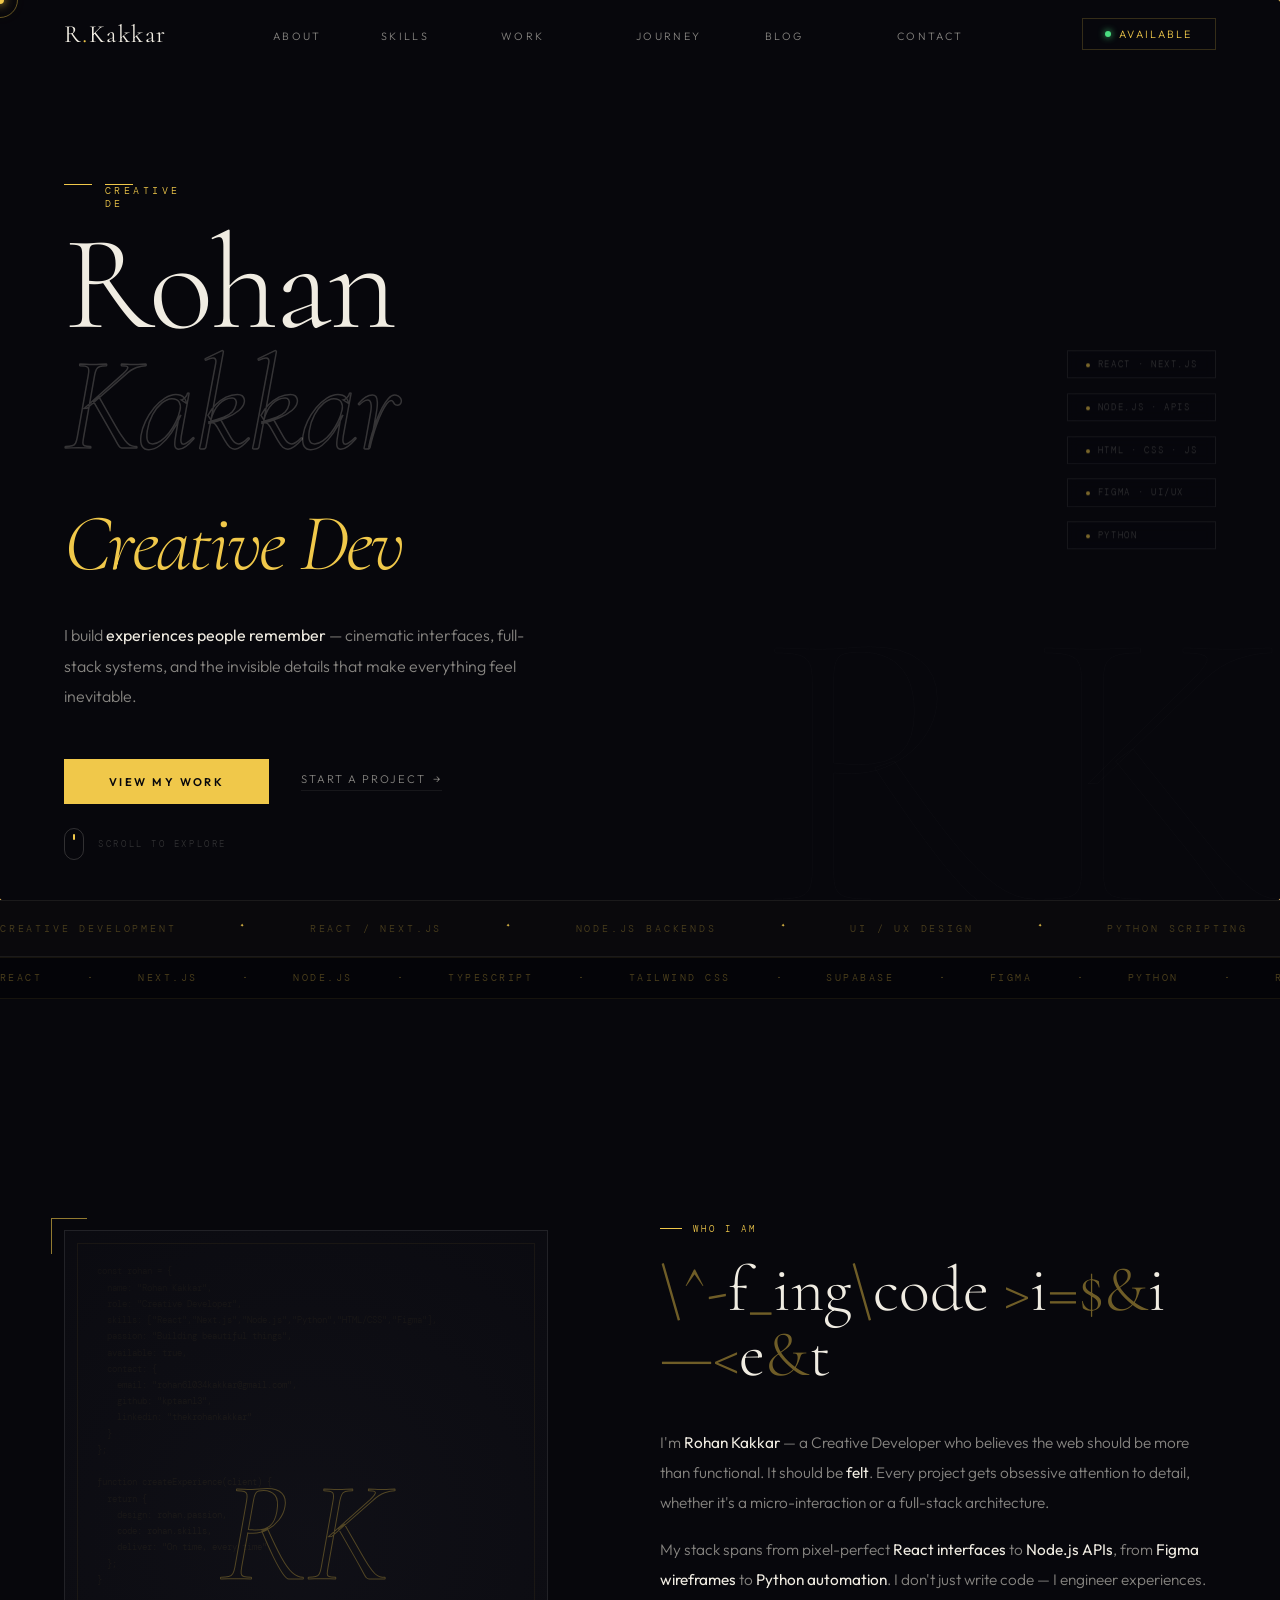
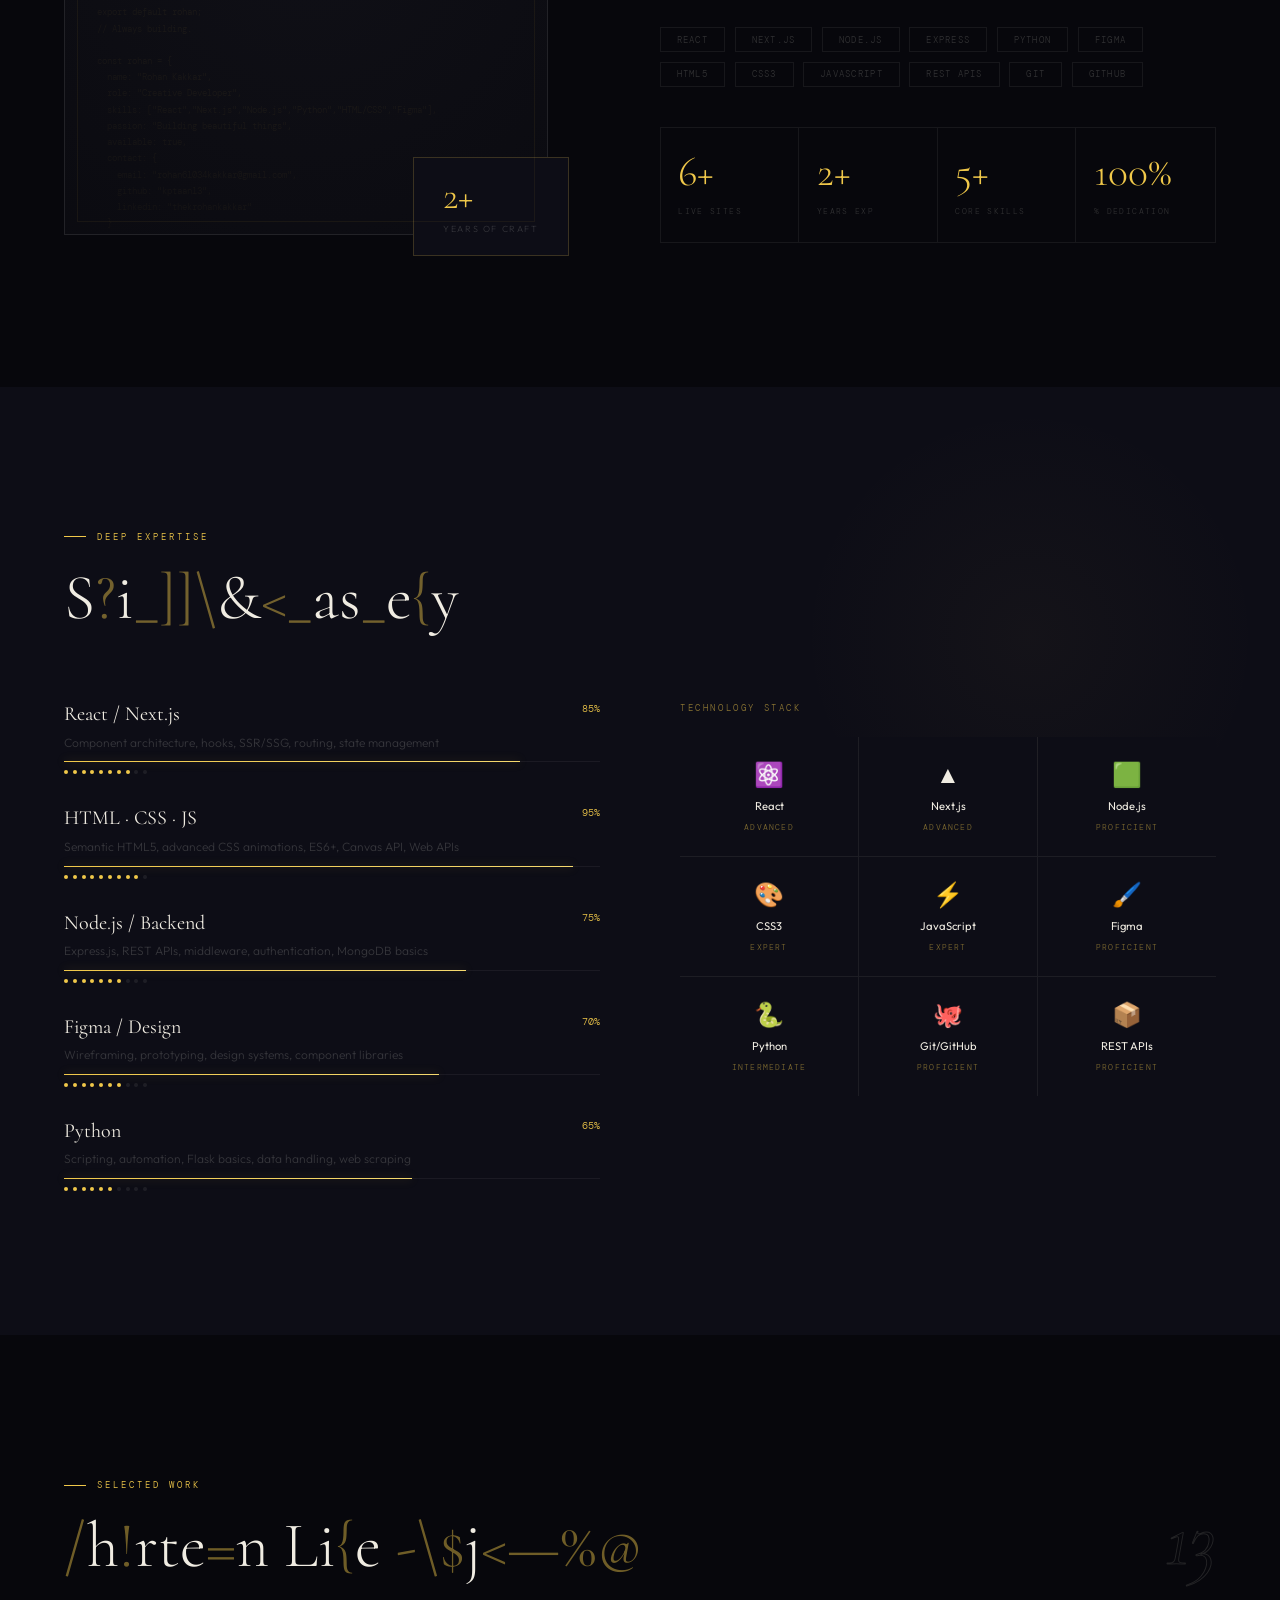
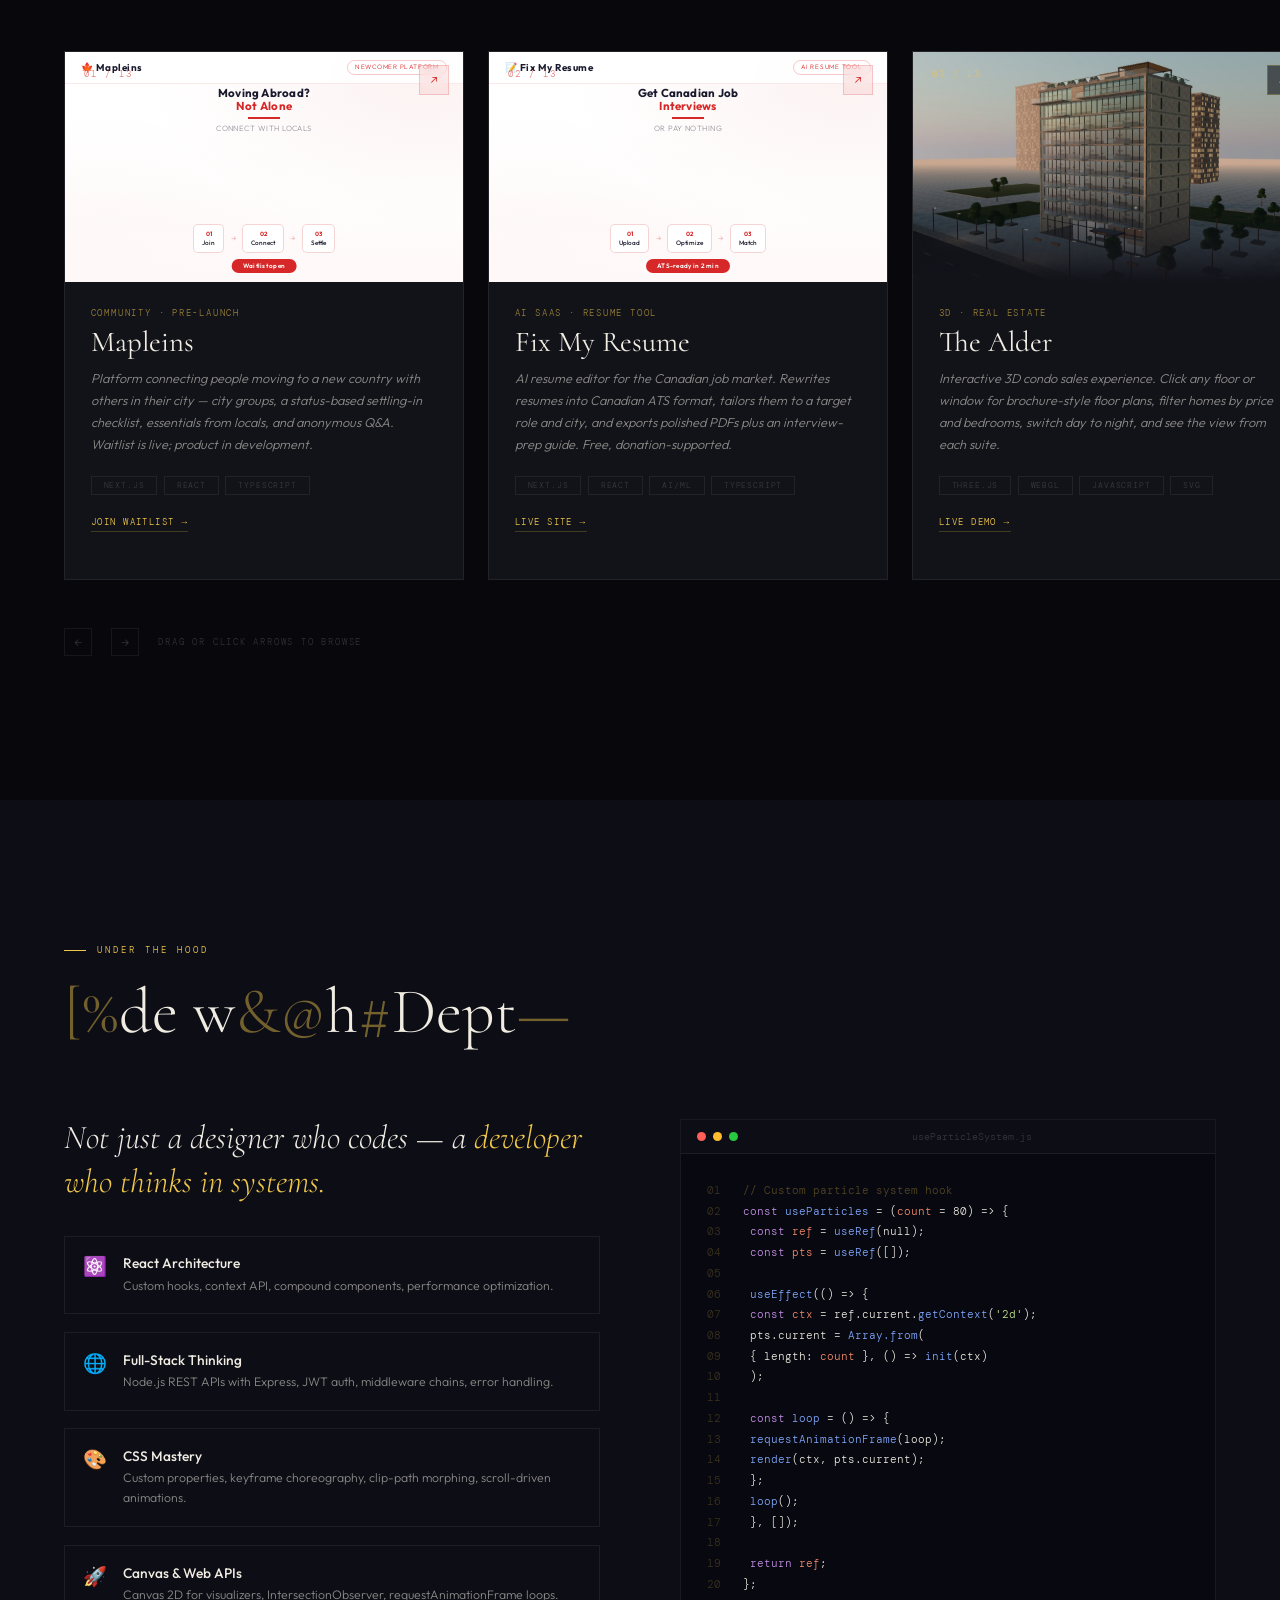
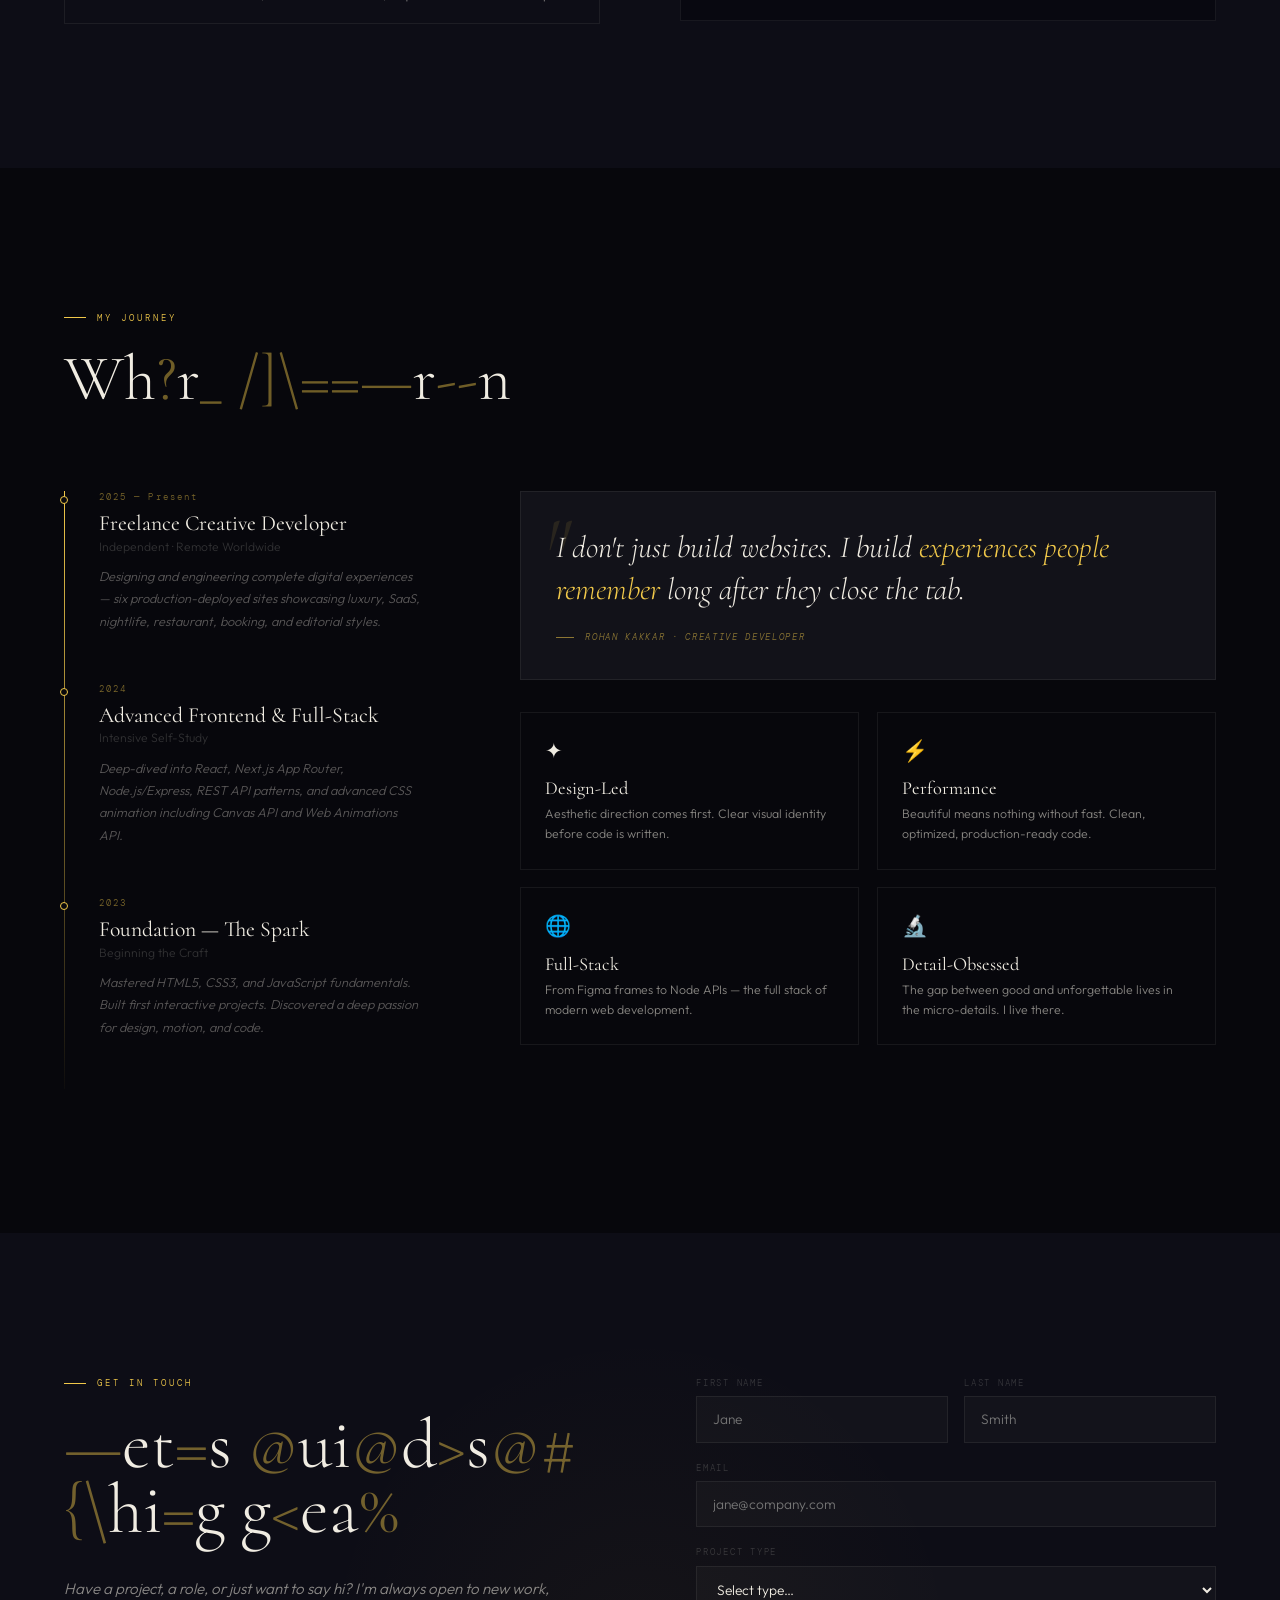
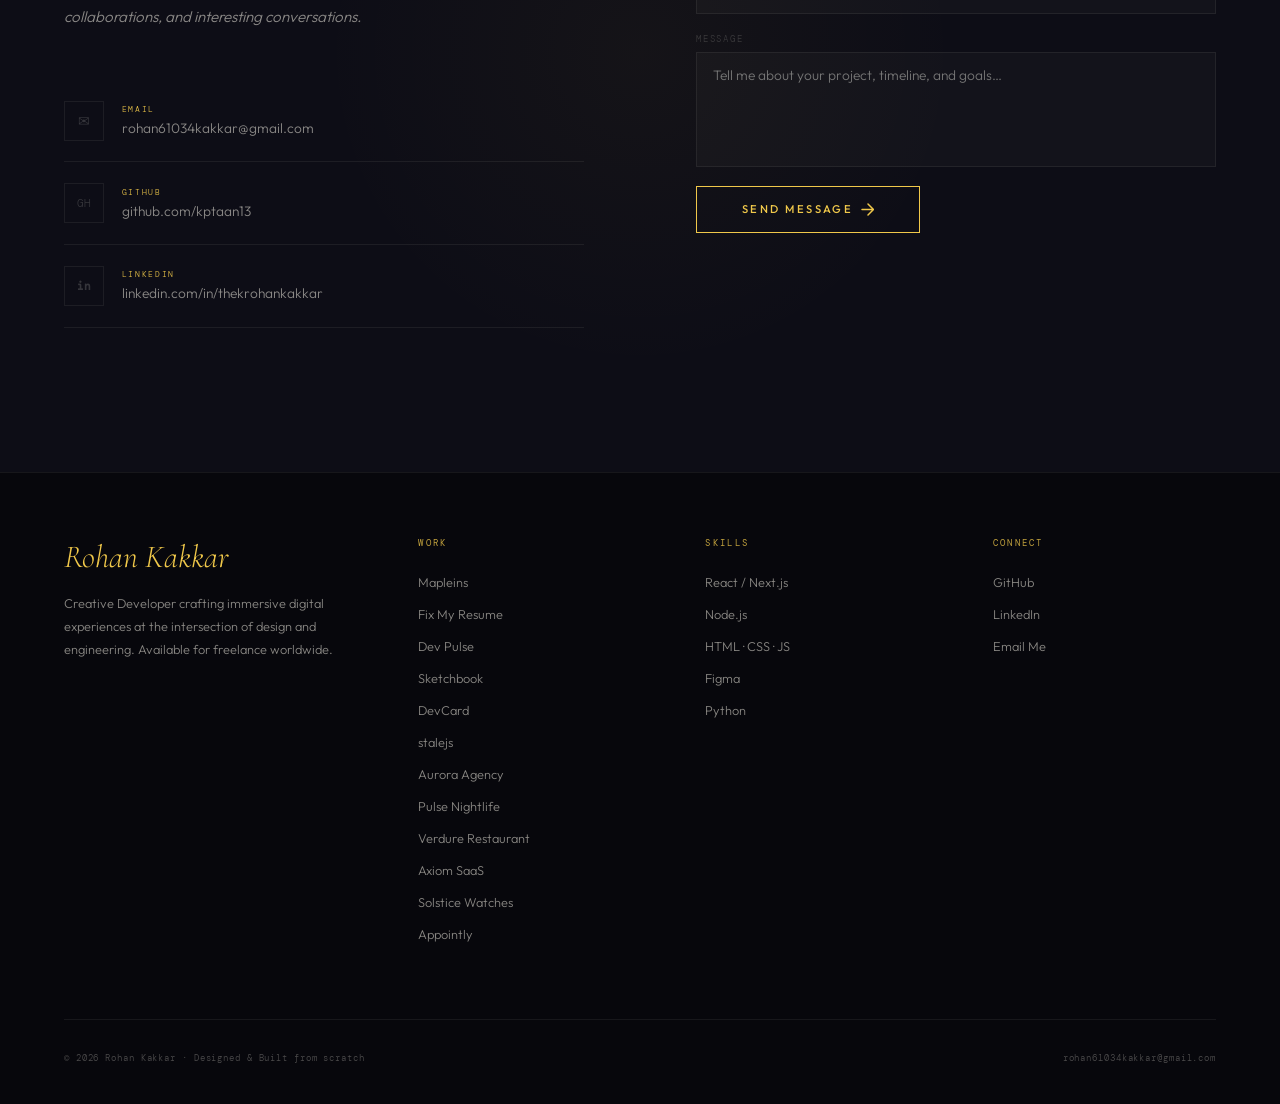
==== commit 1e80ab4d: "Add Fix My Resume as its own project card (13 projects) Co-Authored-By: Claude Opus 5.5 <noreply@ant" ====
--- a/index.html
+++ b/index.html
@@ -4,7 +4,7 @@
 <meta charset="UTF-8">
 <meta name="viewport" content="width=device-width, initial-scale=1.0">
 <title>Rohan Kakkar — Full-Stack Developer & Creative Developer | Canada</title>
-<meta name="description" content="Rohan Kakkar is a Full-Stack Developer based in Canada specializing in React, Next.js, and Supabase. 12 live projects including Mapleins, stalejs, DevCard and The Alder 3D real estate demo. Available for freelance worldwide.">
+<meta name="description" content="Rohan Kakkar is a Full-Stack Developer based in Canada specializing in React, Next.js, and Supabase. 13 live projects including Fix My Resume, Mapleins, stalejs, DevCard and The Alder 3D real estate demo. Available for freelance worldwide.">
 <meta name="keywords" content="Rohan Kakkar, Full-Stack Developer, Creative Developer, Frontend Developer, React Developer Canada, Next.js Developer, Supabase, Portfolio, Web Design, UI Developer, Freelance Developer Canada">
 <meta name="author" content="Rohan Kakkar">
 <meta name="robots" content="index, follow">
@@ -251,9 +251,9 @@
   <div class="proj-head">
     <div class="rv">
       <p class="sec-tag">Selected Work</p>
-      <h2 class="sec-h">Twelve <em>Live</em><br><span class="ghost">Projects</span></h2>
-    </div>
-    <div class="proj-bignum rv-r">12</div>
+      <h2 class="sec-h">Thirteen <em>Live</em><br><span class="ghost">Projects</span></h2>
+    </div>
+    <div class="proj-bignum rv-r">13</div>
   </div>
   <div class="proj-scroll" id="ps">
     <!-- Mapleins -->
@@ -281,7 +281,7 @@
           <div class="ml-badge">Waitlist open</div>
         </div>
         <div class="cv-fade" style="background:linear-gradient(to top,#fff8f8,transparent)"></div>
-        <div class="cv-num" style="color:#d62828;border-color:rgba(214,40,40,.2)">01 / 12</div>
+        <div class="cv-num" style="color:#d62828;border-color:rgba(214,40,40,.2)">01 / 13</div>
         <span class="cv-ext" style="background:rgba(214,40,40,.08);color:#d62828;border-color:rgba(214,40,40,.2)" onclick="event.stopPropagation();event.preventDefault();window.open('https://www.mapleins.com','_blank')">↗</span>
       </div>
       <div class="cb">
@@ -292,12 +292,48 @@
         <div class="cb-links"><span class="clink-a">Join Waitlist →</span></div>
       </div>
     </a>
+    <!-- Fix My Resume -->
+    <a class="pcard" href="https://mapleins-reqj.vercel.app" target="_blank">
+      <div class="cv">
+        <div class="cv-mapleins">
+          <div class="ml-bg"></div>
+          <div class="ml-nav">
+            <span class="ml-logo">📝 Fix My Resume</span>
+            <span class="ml-tag">AI Resume Tool</span>
+          </div>
+          <div class="ml-hero">
+            <div class="ml-h1">Get Canadian Job</div>
+            <div class="ml-h2">Interviews</div>
+            <div class="ml-underline"></div>
+            <div class="ml-sub">or Pay Nothing</div>
+          </div>
+          <div class="ml-steps">
+            <div class="ml-step"><span class="ml-sn">01</span><span class="ml-sl">Upload</span></div>
+            <div class="ml-arr">→</div>
+            <div class="ml-step"><span class="ml-sn">02</span><span class="ml-sl">Optimize</span></div>
+            <div class="ml-arr">→</div>
+            <div class="ml-step"><span class="ml-sn">03</span><span class="ml-sl">Match</span></div>
+          </div>
+          <div class="ml-badge">ATS-ready in 2 min</div>
+        </div>
+        <div class="cv-fade" style="background:linear-gradient(to top,#fff8f8,transparent)"></div>
+        <div class="cv-num" style="color:#d62828;border-color:rgba(214,40,40,.2)">02 / 13</div>
+        <span class="cv-ext" style="background:rgba(214,40,40,.08);color:#d62828;border-color:rgba(214,40,40,.2)" onclick="event.stopPropagation();event.preventDefault();window.open('https://mapleins-reqj.vercel.app','_blank')">↗</span>
+      </div>
+      <div class="cb">
+        <div class="cb-cat">AI SaaS · Resume Tool</div>
+        <h3 class="cb-name">Fix My Resume</h3>
+        <p class="cb-desc">AI resume editor for the Canadian job market. Rewrites resumes into Canadian ATS format, tailors them to a target role and city, and exports polished PDFs plus an interview-prep guide. Free, donation-supported.</p>
+        <div class="cb-tags"><span class="ctag">Next.js</span><span class="ctag">React</span><span class="ctag">AI/ML</span><span class="ctag">TypeScript</span></div>
+        <div class="cb-links"><span class="clink-a">Live Site →</span></div>
+      </div>
+    </a>
     <!-- The Alder (3D real estate) -->
     <a class="pcard" href="/alder/" target="_blank">
       <div class="cv">
         <img src="/alder/cover.jpg" alt="3D render of The Alder, a ten-storey glass condo tower at sunset" loading="lazy" style="position:absolute;inset:0;width:100%;height:100%;object-fit:cover;object-position:50% 40%">
         <div class="cv-fade"></div>
-        <div class="cv-num">02 / 12</div>
+        <div class="cv-num">03 / 13</div>
         <span class="cv-ext" onclick="event.stopPropagation();event.preventDefault();window.open('/alder/','_blank')">↗</span>
       </div>
       <div class="cb">
@@ -339,7 +375,7 @@
           </div>
         </div>
         <div class="cv-fade" style="background:linear-gradient(to top,#0d1117,transparent)"></div>
-        <div class="cv-num">03 / 12</div>
+        <div class="cv-num">04 / 13</div>
         <span class="cv-ext" onclick="event.stopPropagation();event.preventDefault();window.open('https://dev-pulse-rose.vercel.app/','_blank')">↗</span>
       </div>
       <div class="cb">
@@ -372,7 +408,7 @@
           </div>
         </div>
         <div class="cv-fade" style="background:linear-gradient(to top,#fdf8f0,transparent)"></div>
-        <div class="cv-num" style="color:#1a1209;border-color:rgba(26,18,9,.15);background:rgba(26,18,9,.06)">04 / 12</div>
+        <div class="cv-num" style="color:#1a1209;border-color:rgba(26,18,9,.15);background:rgba(26,18,9,.06)">05 / 13</div>
         <span class="cv-ext" style="background:rgba(26,18,9,.08);color:#1a1209;border-color:rgba(26,18,9,.15)" onclick="event.stopPropagation();event.preventDefault();window.open('https://rohan-portfolio-peach.vercel.app/','_blank')">↗</span>
       </div>
       <div class="cb">
@@ -406,7 +442,7 @@
           </div>
         </div>
         <div class="cv-fade" style="background:linear-gradient(to top,#040d1e,transparent)"></div>
-        <div class="cv-num">05 / 12</div>
+        <div class="cv-num">06 / 13</div>
         <span class="cv-ext" onclick="event.stopPropagation();event.preventDefault();window.open('https://appointly-mu.vercel.app/','_blank')">↗</span>
       </div>
       <div class="cb">
@@ -448,7 +484,7 @@
           </div>
         </div>
         <div class="cv-fade" style="background:linear-gradient(to top,#08040f,transparent)"></div>
-        <div class="cv-num">06 / 12</div>
+        <div class="cv-num">07 / 13</div>
         <span class="cv-ext" onclick="event.stopPropagation();event.preventDefault();window.open('https://getdevcard.com','_blank')">↗</span>
       </div>
       <div class="cb">
@@ -485,7 +521,7 @@
           <div class="stale-stack">Works with any stack — vanilla · React · Vue · Svelte · HTMX</div>
         </div>
         <div class="cv-fade" style="background:linear-gradient(to top,#0a0c0f,transparent)"></div>
-        <div class="cv-num">07 / 12</div>
+        <div class="cv-num">08 / 13</div>
         <span class="cv-ext" onclick="event.stopPropagation();event.preventDefault();window.open('https://github.com/kptaan13/stalejs','_blank')">↗</span>
       </div>
       <div class="cb">
@@ -512,7 +548,7 @@
           <div class="au-bignum">02</div>
         </div>
         <div class="cv-fade"></div>
-        <div class="cv-num">08 / 12</div>
+        <div class="cv-num">09 / 13</div>
         <span class="cv-ext" onclick="event.stopPropagation();event.preventDefault();window.open('https://kptaan13-aurora-agency.netlify.app/','_blank')">↗</span>
       </div>
       <div class="cb">
@@ -533,7 +569,7 @@
           <div class="pu-bars"><span></span><span></span><span></span><span></span><span></span><span></span><span></span><span></span><span></span><span></span><span></span><span></span></div>
         </div>
         <div class="cv-fade" style="background:linear-gradient(to top,#020308,transparent)"></div>
-        <div class="cv-num">09 / 12</div>
+        <div class="cv-num">10 / 13</div>
         <span class="cv-ext" onclick="event.stopPropagation();event.preventDefault();window.open('https://kptaan13-pulse-nightlife.netlify.app/','_blank')">↗</span>
       </div>
       <div class="cb">
@@ -561,7 +597,7 @@
             <div class="vd-tab a">Starters</div><div class="vd-tab">Mains</div><div class="vd-tab">Desserts</div><div class="vd-tab">Wine</div>
           </div>
         </div>
-        <div class="cv-num">10 / 12</div>
+        <div class="cv-num">11 / 13</div>
         <span class="cv-ext" style="background:rgba(250,246,239,.1);color:#2d4a2d;border-color:rgba(45,74,45,.3)" onclick="event.stopPropagation();event.preventDefault();window.open('https://kptaan13-verdure-restaurant.netlify.app/','_blank')">↗</span>
       </div>
       <div class="cb">
@@ -593,7 +629,7 @@
           </div>
         </div>
         <div class="cv-fade" style="background:linear-gradient(to top,#040611,transparent)"></div>
-        <div class="cv-num">11 / 12</div>
+        <div class="cv-num">12 / 13</div>
         <span class="cv-ext" onclick="event.stopPropagation();event.preventDefault();window.open('https://kptaan13-axiom-saas.netlify.app/','_blank')">↗</span>
       </div>
       <div class="cb">
@@ -629,7 +665,7 @@
           </div>
         </div>
         <div class="cv-fade" style="background:linear-gradient(to top,#07070b,transparent)"></div>
-        <div class="cv-num">12 / 12</div>
+        <div class="cv-num">13 / 13</div>
         <span class="cv-ext" onclick="event.stopPropagation();event.preventDefault();window.open('https://kptaan13-solstice-watches.netlify.app/','_blank')">↗</span>
       </div>
       <div class="cb">
@@ -754,6 +790,7 @@
     </div>
     <div class="ft-col"><h4>Work</h4><ul>
       <li><a href="https://www.mapleins.com" target="_blank">Mapleins</a></li>
+      <li><a href="https://mapleins-reqj.vercel.app" target="_blank">Fix My Resume</a></li>
       <li><a href="https://dev-pulse-rose.vercel.app/" target="_blank">Dev Pulse</a></li>
       <li><a href="https://rohan-portfolio-peach.vercel.app/" target="_blank">Sketchbook</a></li>
       <li><a href="https://getdevcard.com" target="_blank">DevCard</a></li>
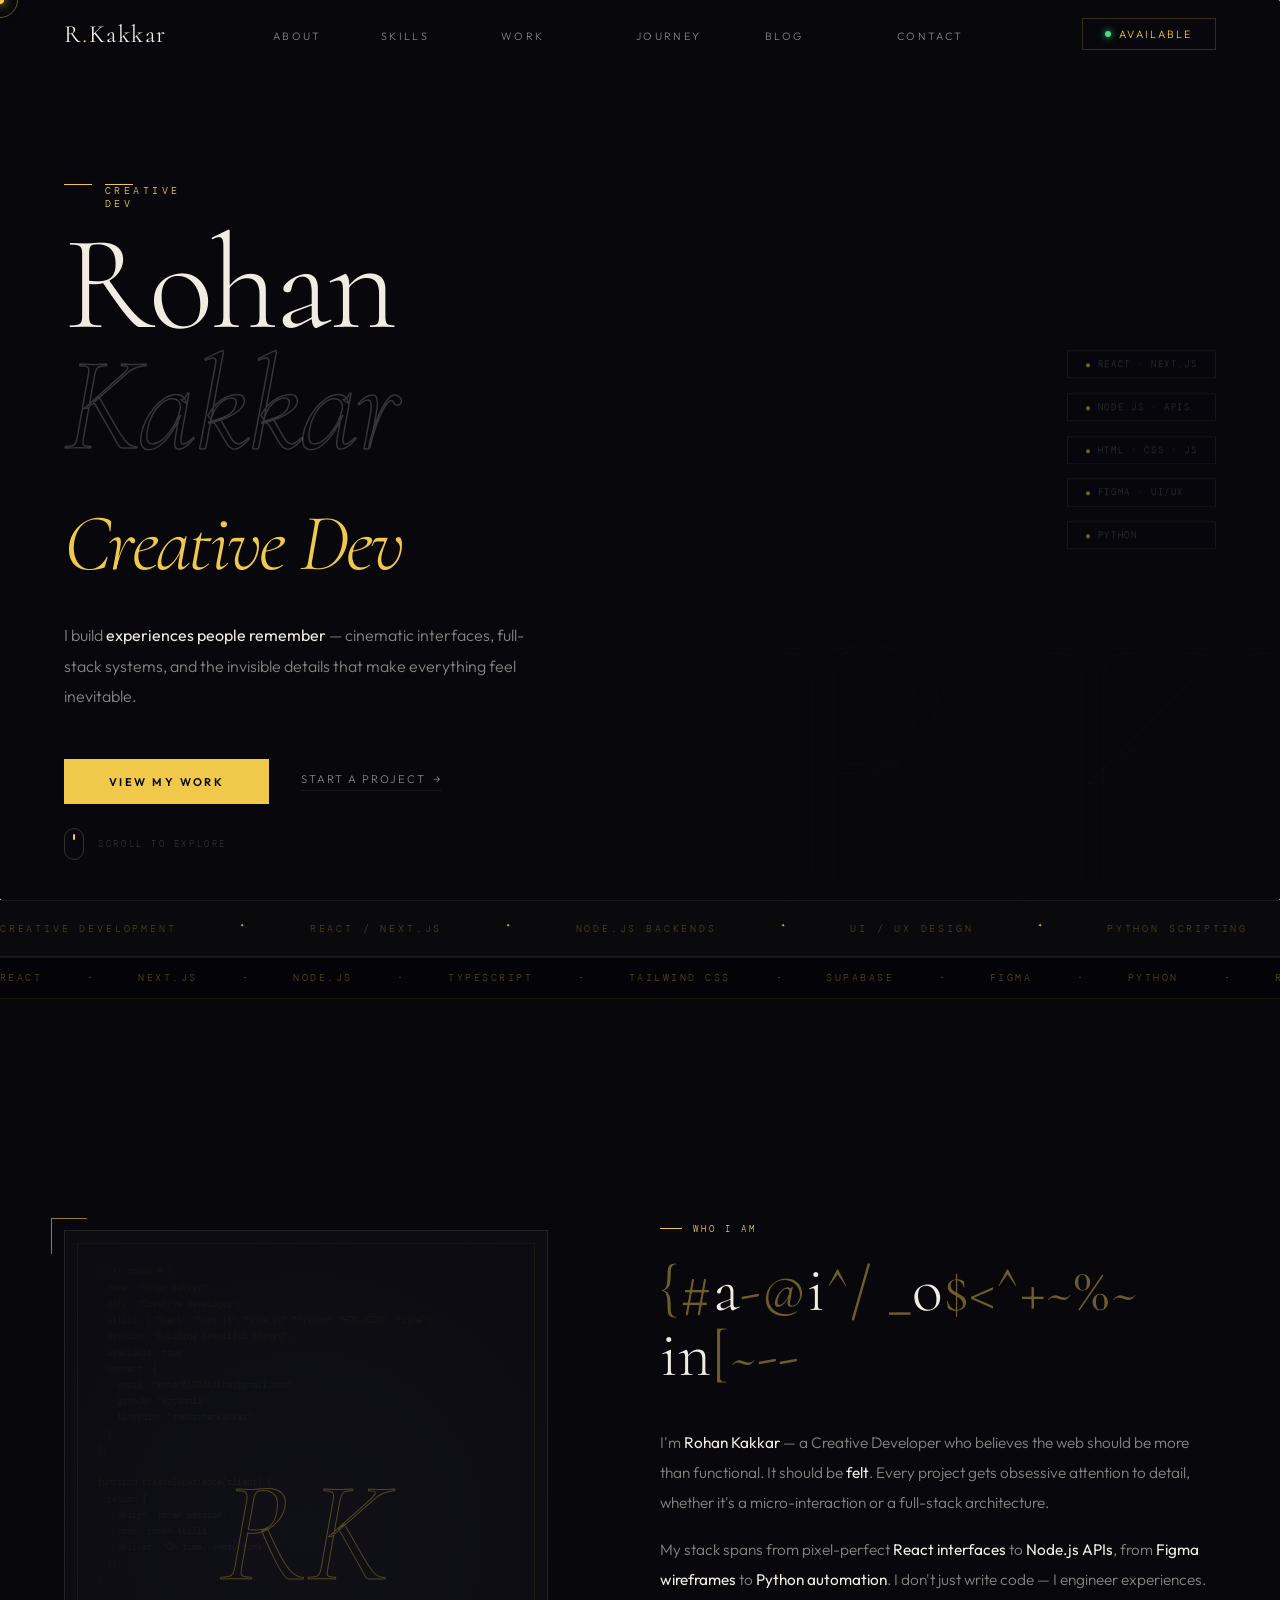
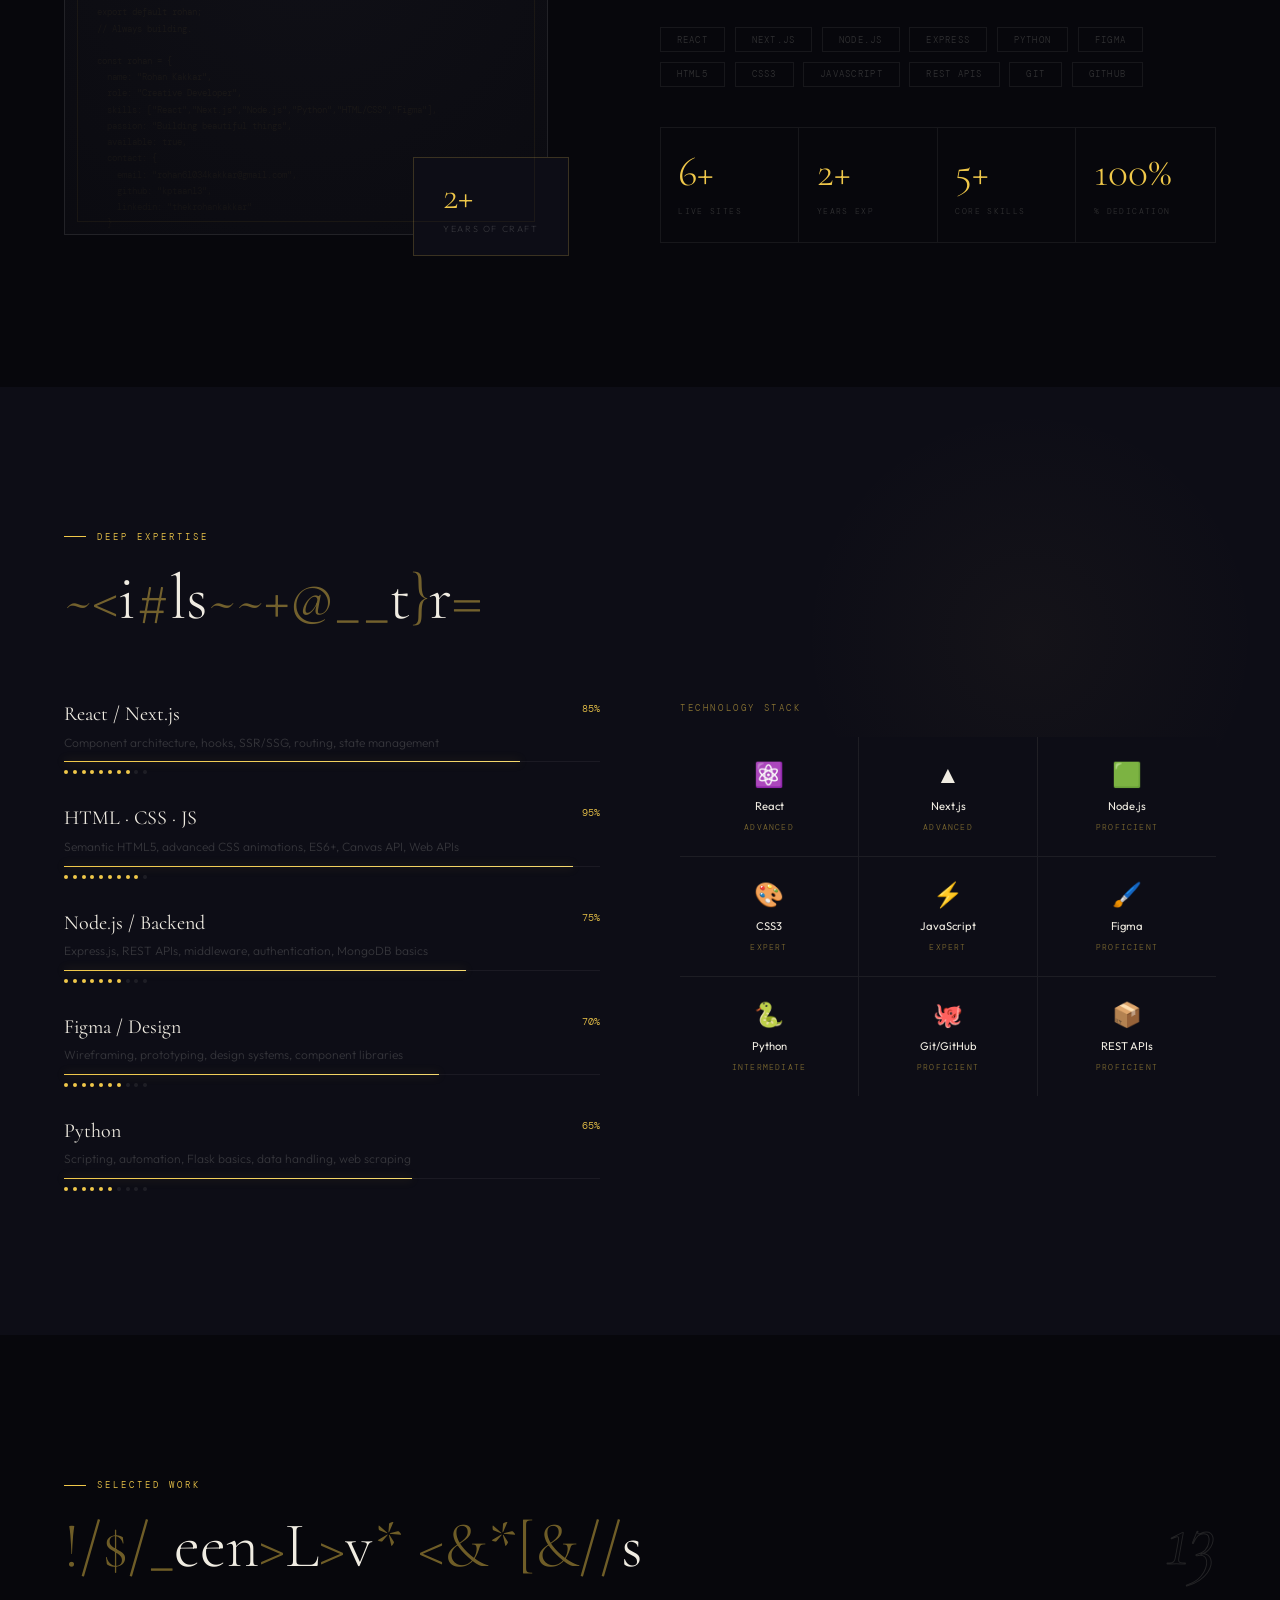
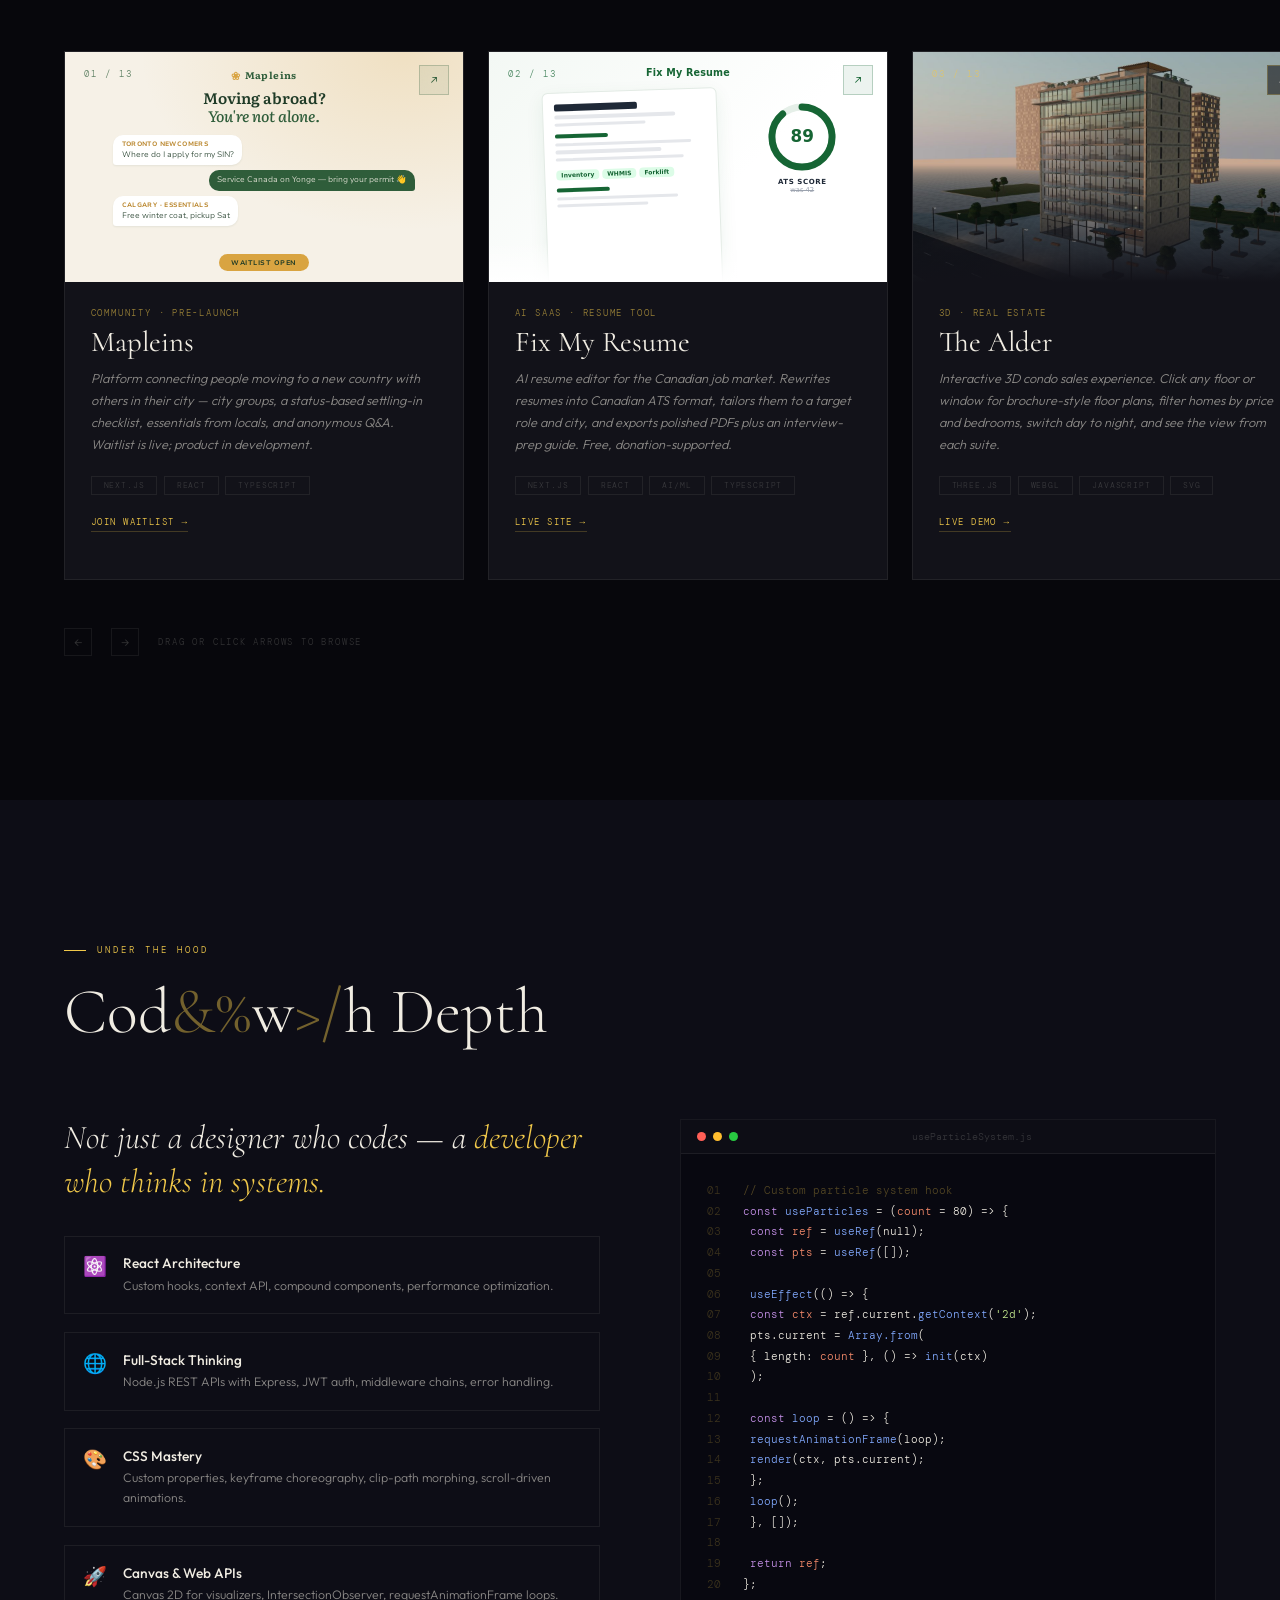
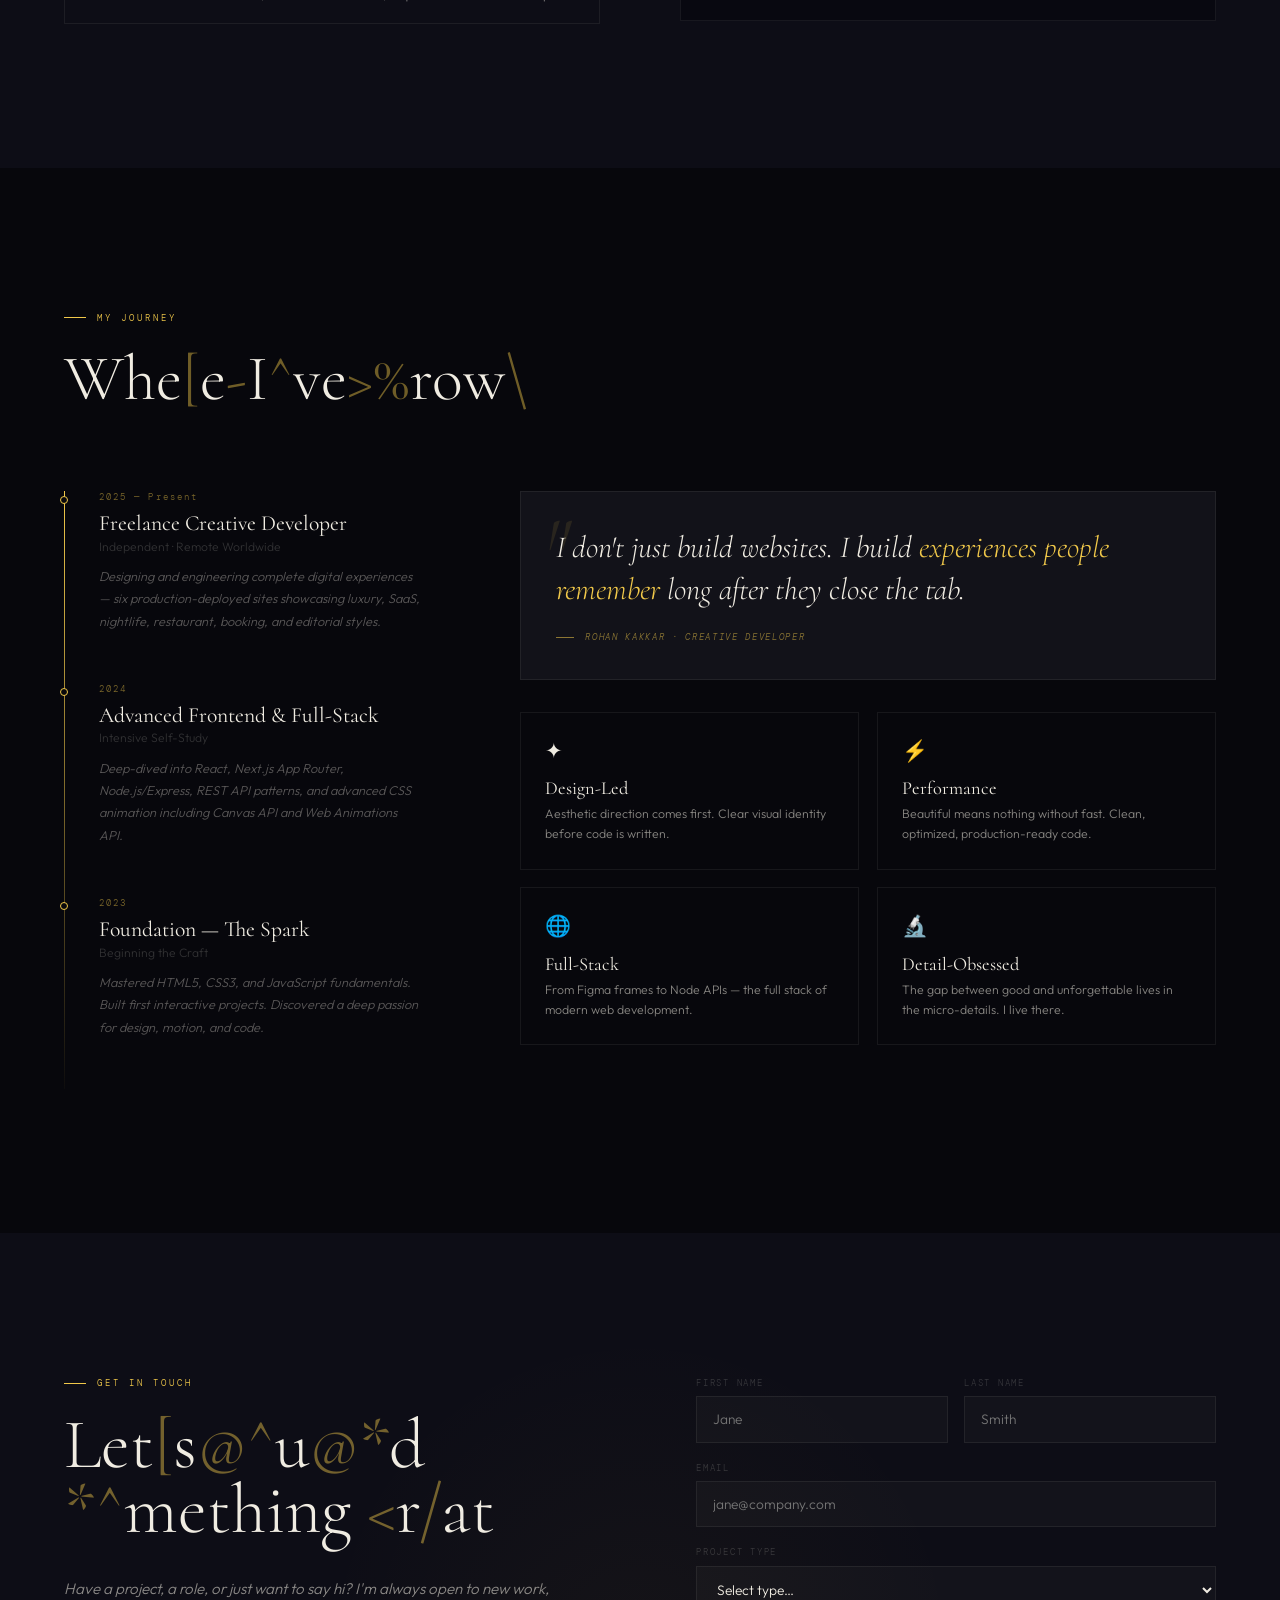
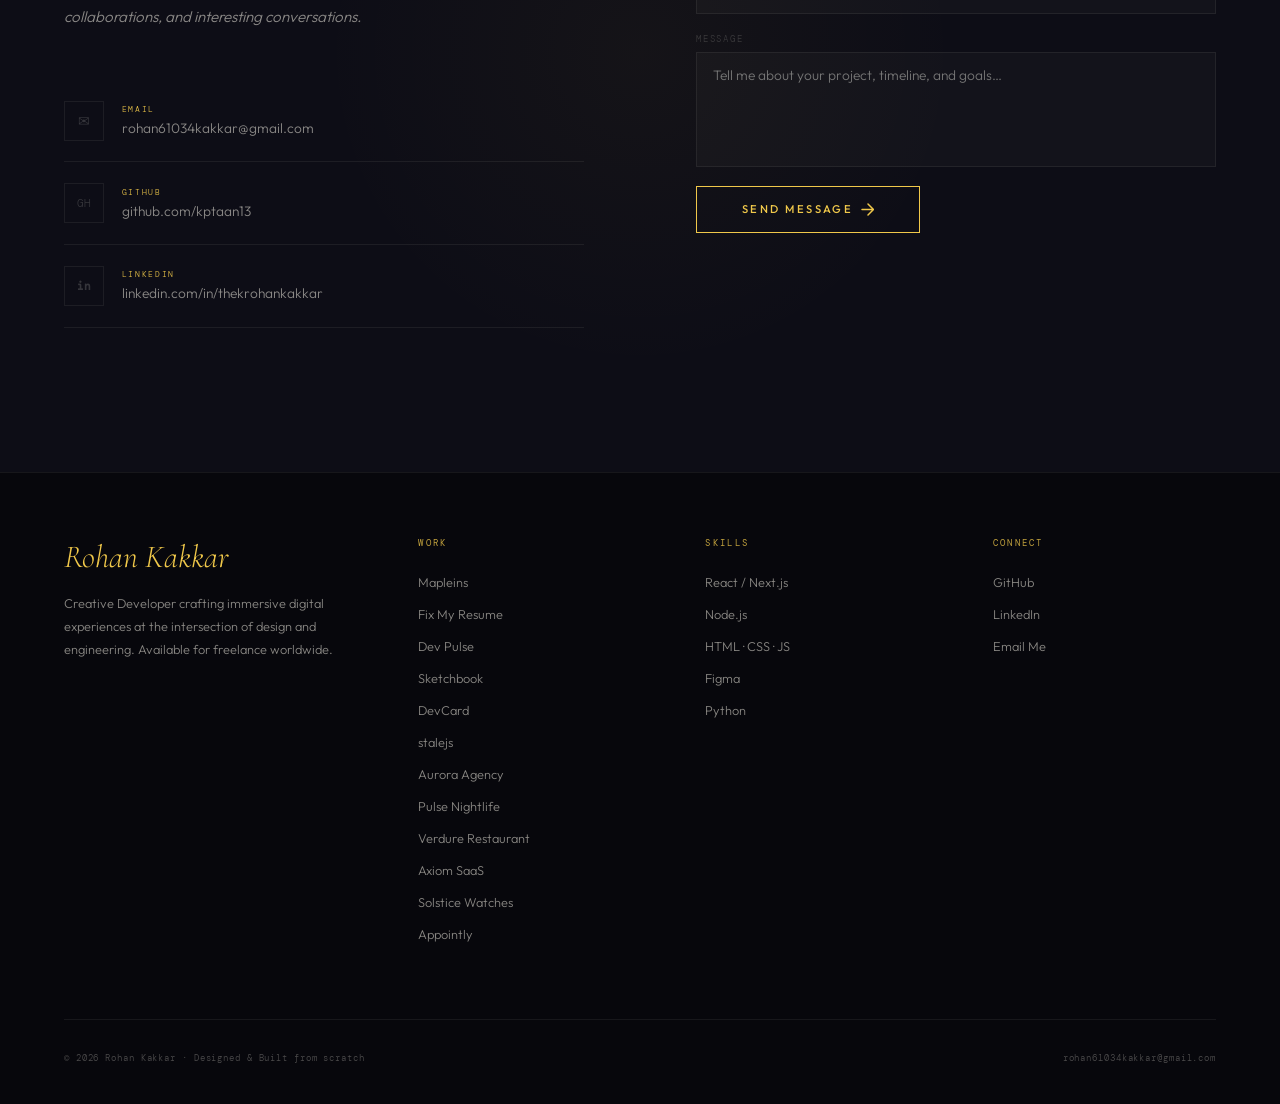
==== commit 6a651170: "Give Mapleins and Fix My Resume cards distinct visuals Mapleins uses its brand (cream, forest green," ====
--- a/index.html
+++ b/index.html
@@ -70,7 +70,7 @@
   }
 }
 </script>
-<link href="https://fonts.googleapis.com/css2?family=Cormorant:ital,wght@0,300;0,400;0,600;1,300;1,400&family=Outfit:wght@300;400;500;600&family=DM+Mono:wght@300;400&display=swap" rel="stylesheet">
+<link href="https://fonts.googleapis.com/css2?family=Cormorant:ital,wght@0,300;0,400;0,600;1,300;1,400&family=Outfit:wght@300;400;500;600&family=DM+Mono:wght@300;400&family=Literata:ital,wght@0,500;0,600;0,700;1,500&family=Nunito+Sans:wght@400;700&display=swap" rel="stylesheet">
 <link rel="stylesheet" href="styles.css">
 </head>
 <body>
@@ -259,30 +259,19 @@
     <!-- Mapleins -->
     <a class="pcard" href="https://www.mapleins.com" target="_blank">
       <div class="cv">
-        <div class="cv-mapleins">
-          <div class="ml-bg"></div>
-          <div class="ml-nav">
-            <span class="ml-logo">🍁 Mapleins</span>
-            <span class="ml-tag">Newcomer Platform</span>
-          </div>
-          <div class="ml-hero">
-            <div class="ml-h1">Moving Abroad?</div>
-            <div class="ml-h2">Not Alone</div>
-            <div class="ml-underline"></div>
-            <div class="ml-sub">Connect with locals</div>
-          </div>
-          <div class="ml-steps">
-            <div class="ml-step"><span class="ml-sn">01</span><span class="ml-sl">Join</span></div>
-            <div class="ml-arr">→</div>
-            <div class="ml-step"><span class="ml-sn">02</span><span class="ml-sl">Connect</span></div>
-            <div class="ml-arr">→</div>
-            <div class="ml-step"><span class="ml-sn">03</span><span class="ml-sl">Settle</span></div>
-          </div>
-          <div class="ml-badge">Waitlist open</div>
-        </div>
-        <div class="cv-fade" style="background:linear-gradient(to top,#fff8f8,transparent)"></div>
-        <div class="cv-num" style="color:#d62828;border-color:rgba(214,40,40,.2)">01 / 13</div>
-        <span class="cv-ext" style="background:rgba(214,40,40,.08);color:#d62828;border-color:rgba(214,40,40,.2)" onclick="event.stopPropagation();event.preventDefault();window.open('https://www.mapleins.com','_blank')">↗</span>
+        <div class="cv-mp">
+          <div class="mp-brand"><span class="mp-mark">&#10048;</span>Mapleins</div>
+          <div class="mp-h">Moving abroad?<br><em>You're not alone.</em></div>
+          <div class="mp-chat">
+            <div class="mp-msg mp-in"><span class="mp-who">Toronto newcomers</span>Where do I apply for my SIN?</div>
+            <div class="mp-msg mp-out">Service Canada on Yonge &mdash; bring your permit &#128075;</div>
+            <div class="mp-msg mp-in"><span class="mp-who">Calgary &middot; essentials</span>Free winter coat, pickup Sat</div>
+          </div>
+          <div class="mp-pill">Waitlist open</div>
+        </div>
+        <div class="cv-fade" style="background:linear-gradient(to top,#f6f1e7,transparent);height:40px"></div>
+        <div class="cv-num" style="color:#2f5d3a;opacity:.75">01 / 13</div>
+        <span class="cv-ext" style="background:rgba(47,93,58,.08);color:#2f5d3a;border-color:rgba(47,93,58,.25)" onclick="event.stopPropagation();event.preventDefault();window.open('https://www.mapleins.com','_blank')">↗</span>
       </div>
       <div class="cb">
         <div class="cb-cat">Community · Pre-launch</div>
@@ -295,30 +284,27 @@
     <!-- Fix My Resume -->
     <a class="pcard" href="https://mapleins-reqj.vercel.app" target="_blank">
       <div class="cv">
-        <div class="cv-mapleins">
-          <div class="ml-bg"></div>
-          <div class="ml-nav">
-            <span class="ml-logo">📝 Fix My Resume</span>
-            <span class="ml-tag">AI Resume Tool</span>
-          </div>
-          <div class="ml-hero">
-            <div class="ml-h1">Get Canadian Job</div>
-            <div class="ml-h2">Interviews</div>
-            <div class="ml-underline"></div>
-            <div class="ml-sub">or Pay Nothing</div>
-          </div>
-          <div class="ml-steps">
-            <div class="ml-step"><span class="ml-sn">01</span><span class="ml-sl">Upload</span></div>
-            <div class="ml-arr">→</div>
-            <div class="ml-step"><span class="ml-sn">02</span><span class="ml-sl">Optimize</span></div>
-            <div class="ml-arr">→</div>
-            <div class="ml-step"><span class="ml-sn">03</span><span class="ml-sl">Match</span></div>
-          </div>
-          <div class="ml-badge">ATS-ready in 2 min</div>
-        </div>
-        <div class="cv-fade" style="background:linear-gradient(to top,#fff8f8,transparent)"></div>
-        <div class="cv-num" style="color:#d62828;border-color:rgba(214,40,40,.2)">02 / 13</div>
-        <span class="cv-ext" style="background:rgba(214,40,40,.08);color:#d62828;border-color:rgba(214,40,40,.2)" onclick="event.stopPropagation();event.preventDefault();window.open('https://mapleins-reqj.vercel.app','_blank')">↗</span>
+        <div class="cv-fr">
+          <div class="fr-sheet">
+            <div class="fr-name"></div>
+            <div class="fr-line w80"></div><div class="fr-line w60"></div>
+            <div class="fr-sec"></div>
+            <div class="fr-line w90"></div><div class="fr-line w70"></div><div class="fr-line w85"></div>
+            <div class="fr-chips"><span>Inventory</span><span>WHMIS</span><span>Forklift</span></div>
+            <div class="fr-sec"></div>
+            <div class="fr-line w80"></div><div class="fr-line w60"></div>
+          </div>
+          <div class="fr-score">
+            <svg viewBox="0 0 64 64" width="74" height="74" aria-hidden="true"><circle cx="32" cy="32" r="26" fill="none" stroke="#e5efe8" stroke-width="6"/><circle cx="32" cy="32" r="26" fill="none" stroke="#166534" stroke-width="6" stroke-linecap="round" stroke-dasharray="145 164" transform="rotate(-90 32 32)"/></svg>
+            <div class="fr-num">89</div>
+            <div class="fr-lbl">ATS score</div>
+            <div class="fr-was">was 42</div>
+          </div>
+          <div class="fr-brand">Fix My Resume</div>
+        </div>
+        <div class="cv-fade" style="background:linear-gradient(to top,#ffffff,transparent);height:40px"></div>
+        <div class="cv-num" style="color:#166534;opacity:.75">02 / 13</div>
+        <span class="cv-ext" style="background:rgba(22,101,52,.08);color:#166534;border-color:rgba(22,101,52,.25)" onclick="event.stopPropagation();event.preventDefault();window.open('https://mapleins-reqj.vercel.app','_blank')">↗</span>
       </div>
       <div class="cb">
         <div class="cb-cat">AI SaaS · Resume Tool</div>
--- a/styles.css
+++ b/styles.css
@@ -350,22 +350,32 @@
 .watch-center{position:absolute;width:5px;height:5px;border-radius:50%;background:#f0c84a;z-index:5;box-shadow:0 0 5px rgba(240,200,74,.6);}
 .sl-grain{position:absolute;inset:0;opacity:.03;background-image:url("data:image/svg+xml,%3Csvg viewBox='0 0 200 200' xmlns='http://www.w3.org/2000/svg'%3E%3Cfilter id='n'%3E%3CfeTurbulence type='fractalNoise' baseFrequency='0.9' numOctaves='4' stitchTiles='stitch'/%3E%3C/filter%3E%3Crect width='100%25' height='100%25' filter='url(%23n)'/%3E%3C/svg%3E");z-index:1;}
 /* Mapleins — AI Canadian job platform */
-.cv-mapleins{background:#fff;position:relative;overflow:hidden;width:100%;height:100%;}
-.ml-bg{position:absolute;inset:0;background:radial-gradient(ellipse at 90% 10%,rgba(214,40,40,.06),transparent 55%),radial-gradient(ellipse at 10% 90%,rgba(214,40,40,.04),transparent 50%);z-index:1;}
-.ml-nav{position:absolute;top:0;left:0;right:0;padding:.5rem 1rem;display:flex;justify-content:space-between;align-items:center;border-bottom:1px solid rgba(214,40,40,.1);background:rgba(255,255,255,.9);backdrop-filter:blur(4px);z-index:7;}
-.ml-logo{font-size:.62rem;font-weight:700;letter-spacing:.05em;color:#1a1a2e;}
-.ml-tag{font-size:.4rem;letter-spacing:.12em;text-transform:uppercase;color:#d62828;border:1px solid rgba(214,40,40,.25);padding:.15rem .45rem;border-radius:20px;}
-.ml-hero{position:absolute;top:2.2rem;left:0;right:0;text-align:center;z-index:6;padding:0 .8rem;}
-.ml-h1{font-size:.72rem;font-weight:700;color:#1a1a2e;letter-spacing:.02em;line-height:1.1;}
-.ml-h2{font-size:.72rem;font-weight:700;color:#d62828;letter-spacing:.02em;line-height:1.1;}
-.ml-underline{width:2rem;height:2px;background:#d62828;margin:.3rem auto .25rem;}
-.ml-sub{font-size:.48rem;color:rgba(26,26,46,.45);letter-spacing:.06em;text-transform:uppercase;}
-.ml-steps{position:absolute;bottom:1.8rem;left:0;right:0;display:flex;justify-content:center;align-items:center;gap:.4rem;z-index:6;}
-.ml-step{display:flex;flex-direction:column;align-items:center;gap:.1rem;background:#fff;border:1px solid rgba(214,40,40,.2);border-radius:5px;padding:.3rem .5rem;}
-.ml-sn{font-size:.38rem;font-weight:700;color:#d62828;}
-.ml-sl{font-size:.4rem;color:#1a1a2e;font-weight:500;}
-.ml-arr{font-size:.5rem;color:rgba(214,40,40,.4);}
-.ml-badge{position:absolute;bottom:.55rem;left:50%;transform:translateX(-50%);font-size:.4rem;font-weight:600;color:#fff;background:#d62828;padding:.2rem .7rem;border-radius:20px;white-space:nowrap;z-index:6;letter-spacing:.04em;}
+/* Mapleins card — brand: cream, forest green, amber, Literata */
+.cv-mp{position:relative;width:100%;height:100%;overflow:hidden;background:radial-gradient(ellipse at 85% 0%,rgba(217,164,65,.22),transparent 55%),#f6f1e7;font-family:'Literata',Georgia,serif;}
+.mp-brand{position:absolute;top:.95rem;left:50%;transform:translateX(-50%);font-size:.6rem;font-weight:700;color:#2f5d3a;letter-spacing:.04em;display:flex;align-items:center;gap:.25rem;white-space:nowrap;}
+.mp-mark{color:#d9a441;font-size:.7rem;}
+.mp-h{position:absolute;top:2.35rem;left:0;right:0;text-align:center;font-size:.95rem;line-height:1.15;color:#1f3b27;font-weight:600;}
+.mp-h em{color:#2f5d3a;font-style:italic;font-weight:500;}
+.mp-chat{position:absolute;top:5.2rem;left:12%;right:12%;display:flex;flex-direction:column;gap:.3rem;font-family:'Nunito Sans',system-ui,sans-serif;}
+.mp-msg{font-size:.5rem;line-height:1.3;padding:.32rem .55rem;border-radius:10px;max-width:78%;color:#1f3b27;}
+.mp-in{background:#fff;align-self:flex-start;border-bottom-left-radius:3px;box-shadow:0 1px 2px rgba(31,59,39,.08);}
+.mp-out{background:#2f5d3a;color:#f6f1e7;align-self:flex-end;border-bottom-right-radius:3px;}
+.mp-who{display:block;font-size:.4rem;font-weight:700;color:#b9852a;letter-spacing:.06em;text-transform:uppercase;margin-bottom:.1rem;}
+.mp-pill{position:absolute;bottom:.7rem;left:50%;transform:translateX(-50%);font-family:'Nunito Sans',system-ui,sans-serif;font-size:.42rem;font-weight:700;letter-spacing:.08em;text-transform:uppercase;color:#1f3b27;background:#d9a441;padding:.25rem .75rem;border-radius:20px;white-space:nowrap;z-index:6;}
+/* Fix My Resume card — resume sheet + ATS score */
+.cv-fr{position:relative;width:100%;height:100%;overflow:hidden;background:linear-gradient(135deg,#f3f8f4,#ffffff 60%);}
+.fr-sheet{position:absolute;top:2.4rem;left:14%;width:44%;bottom:-1rem;background:#fff;border:1px solid #e3ebe5;border-radius:6px 6px 0 0;box-shadow:0 6px 18px rgba(22,101,52,.08);padding:.7rem .7rem;display:flex;flex-direction:column;gap:.28rem;transform:rotate(-2deg);}
+.fr-name{height:.42rem;width:55%;background:#1f2937;border-radius:2px;}
+.fr-sec{height:.28rem;width:35%;background:#166534;border-radius:2px;margin-top:.2rem;}
+.fr-line{height:.2rem;background:#e5e7eb;border-radius:2px;}
+.fr-line.w60{width:60%}.fr-line.w70{width:70%}.fr-line.w80{width:80%}.fr-line.w85{width:85%}.fr-line.w90{width:90%}
+.fr-chips{display:flex;flex-wrap:wrap;gap:.2rem;margin-top:.25rem;}
+.fr-chips span{font-family:system-ui,sans-serif;font-size:.38rem;font-weight:600;color:#166534;background:#dcfce7;padding:.1rem .3rem;border-radius:4px;}
+.fr-score{position:absolute;top:3rem;right:12%;display:flex;flex-direction:column;align-items:center;font-family:system-ui,sans-serif;}
+.fr-num{position:absolute;top:28px;width:74px;text-align:center;font-size:1.05rem;font-weight:800;color:#166534;line-height:1;}
+.fr-lbl{font-size:.44rem;font-weight:700;color:#1f2937;letter-spacing:.08em;text-transform:uppercase;margin-top:.2rem;}
+.fr-was{font-size:.42rem;color:#9ca3af;text-decoration:line-through;}
+.fr-brand{position:absolute;top:.95rem;left:50%;transform:translateX(-50%);font-family:system-ui,sans-serif;font-size:.6rem;font-weight:800;color:#166534;letter-spacing:.02em;white-space:nowrap;}
 /* Sketchbook — creative illustration portfolio */
 .cv-sketchbook{background:#fdf8f0;position:relative;overflow:hidden;width:100%;height:100%;}
 .skb-bg{position:absolute;inset:0;background:radial-gradient(ellipse at 30% 60%,rgba(200,169,110,.18),transparent 55%),radial-gradient(ellipse at 80% 20%,rgba(26,18,9,.04),transparent 40%);z-index:1;}
@@ -584,6 +594,8 @@
   .skills-grid{grid-template-columns:1fr!important;gap:3rem!important;}
   .pcard{flex:0 0 300px!important;}
   .cv{height:180px!important;}
+  .mp-chat .mp-msg:nth-child(3){display:none;}
+  .mp-msg{font-size:.46rem;}
   .proj-head{padding-right:1.4rem;flex-direction:column;align-items:flex-start;gap:1rem;}
   .proj-scroll{padding-right:1.4rem;}
   .scroll-nav{padding-right:1.4rem;}
